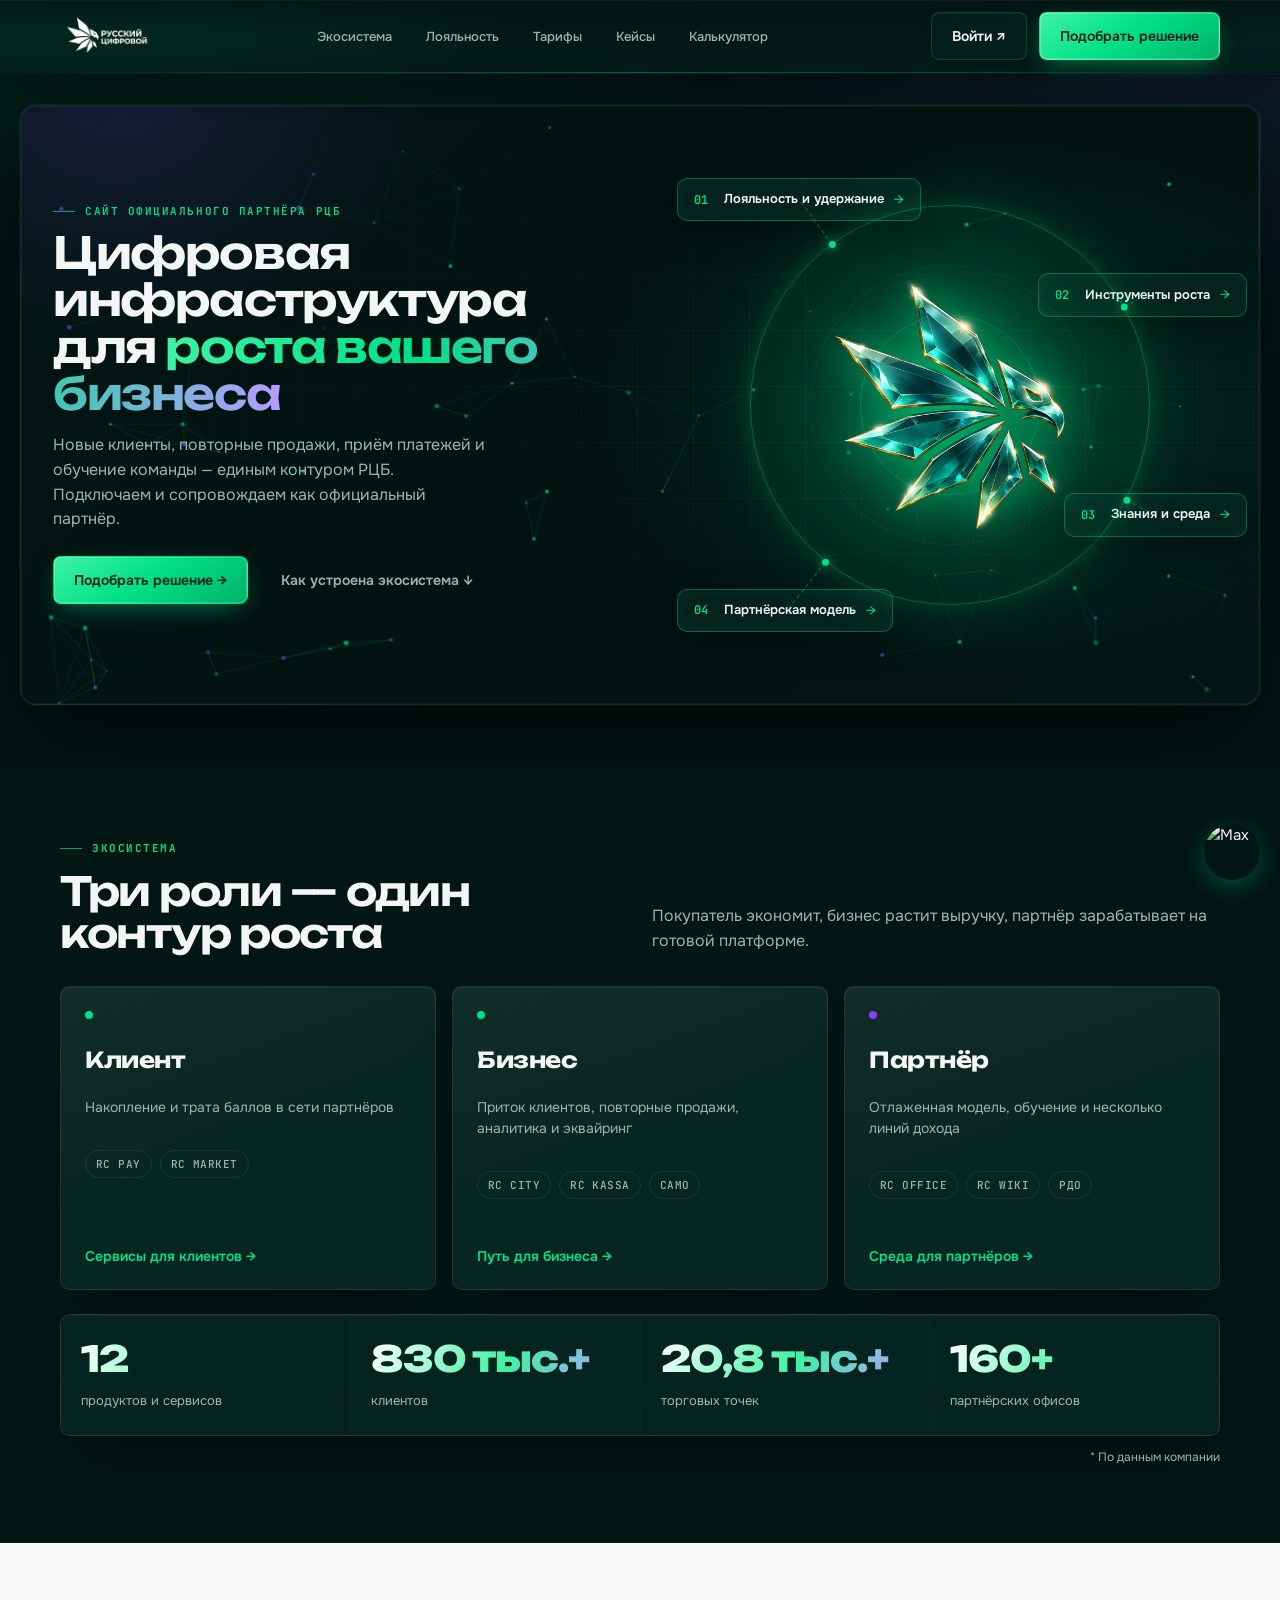
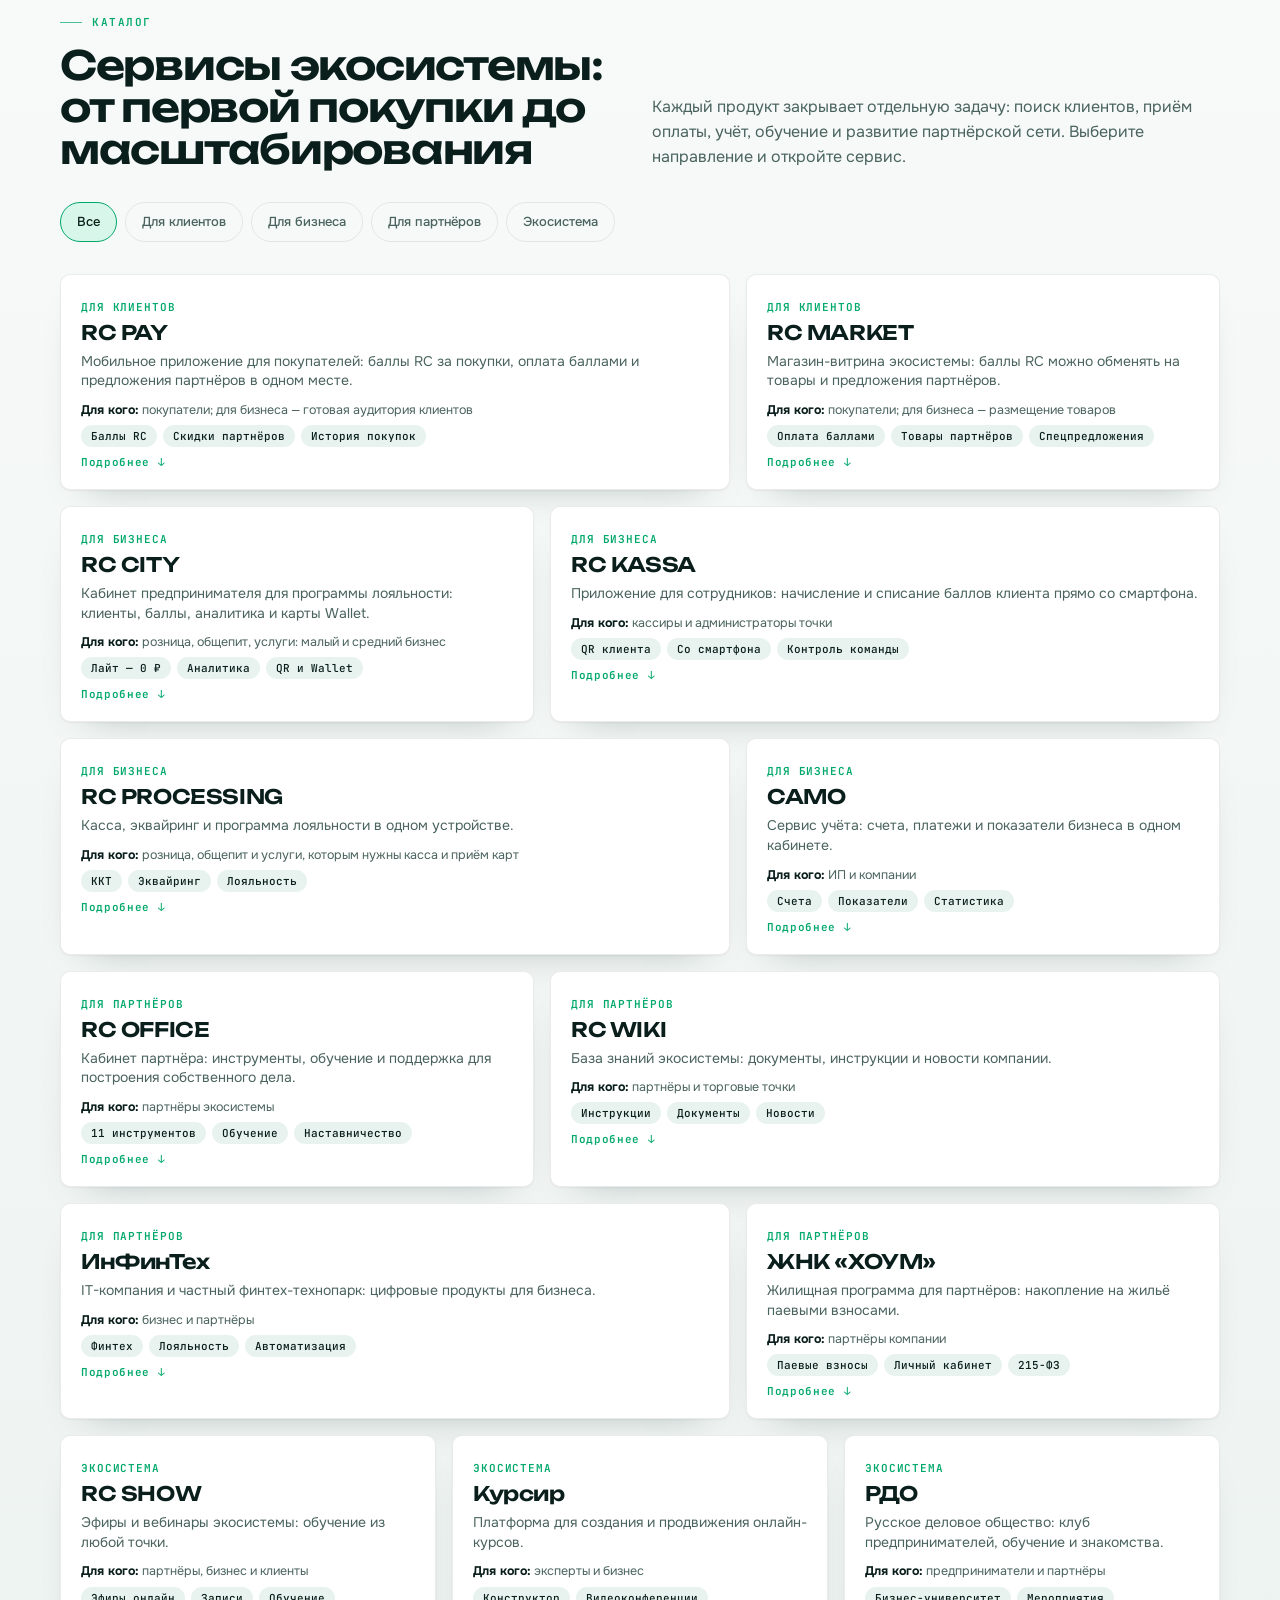
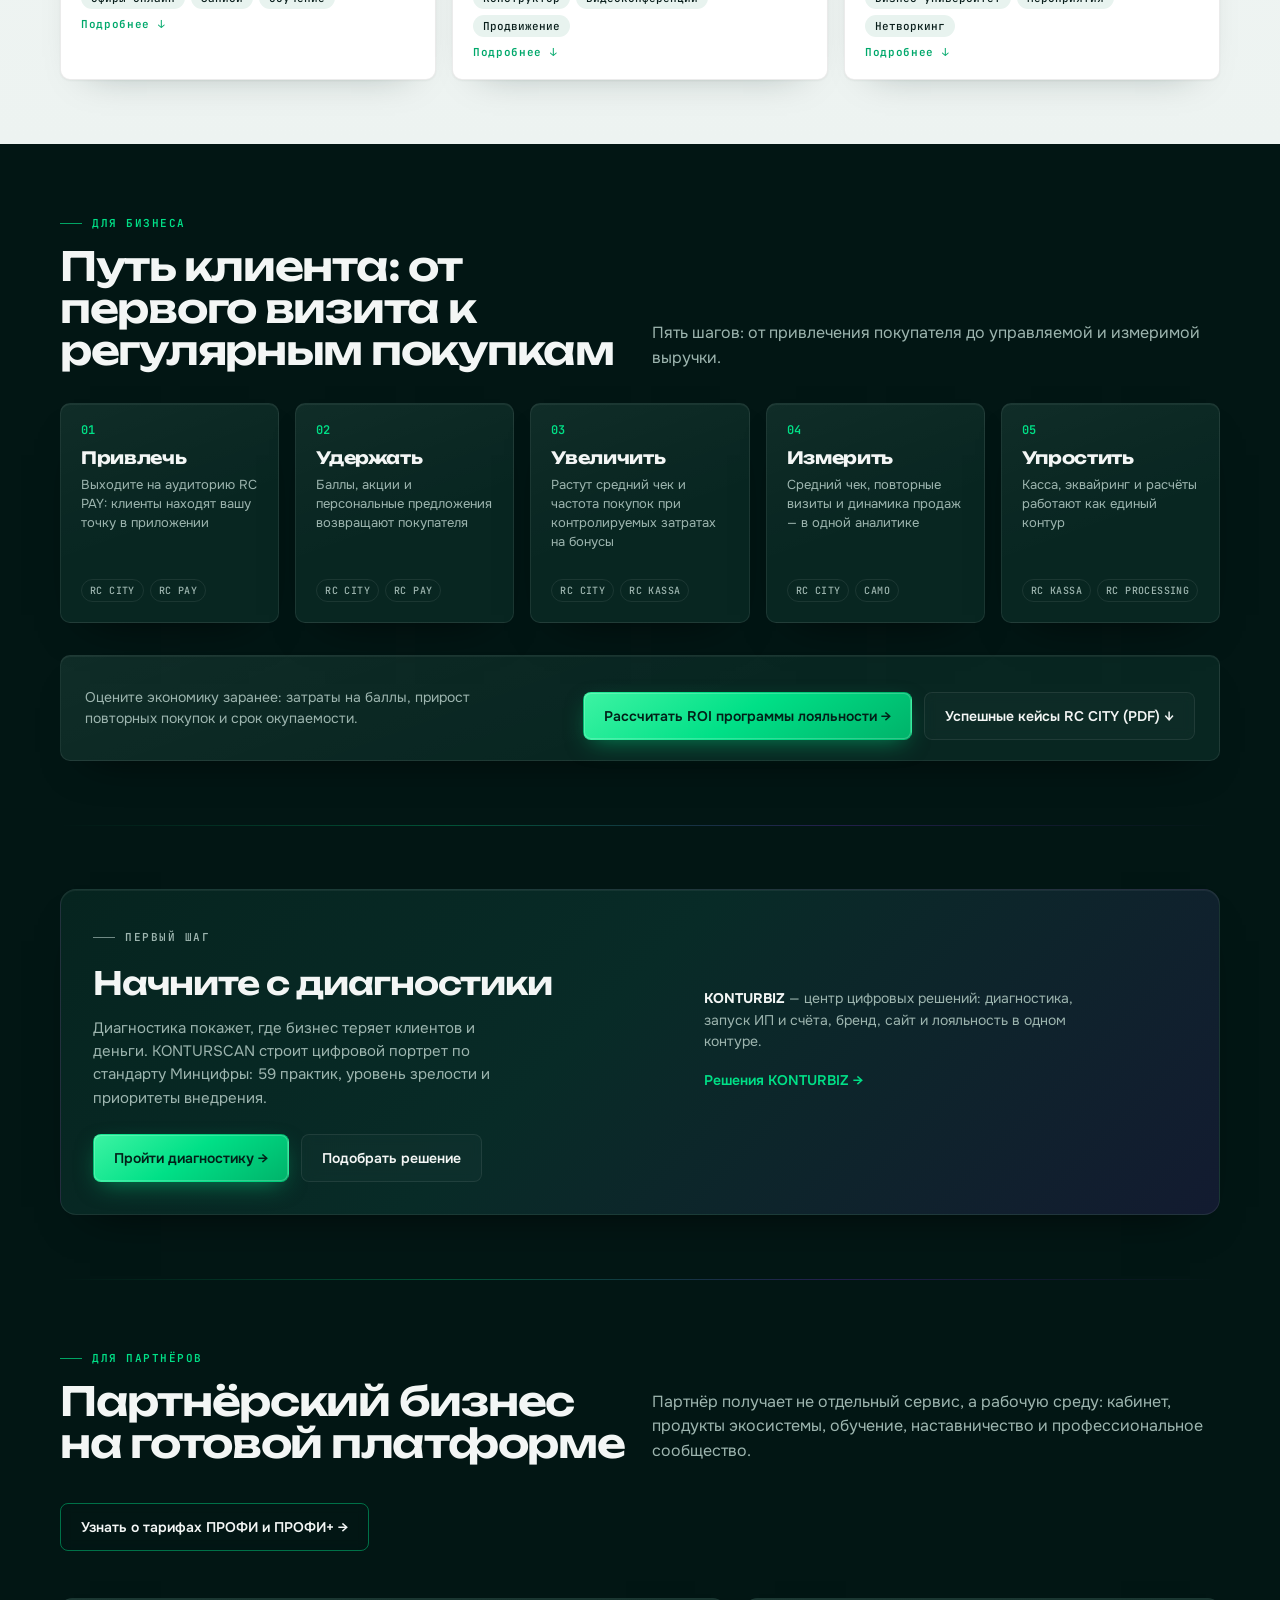
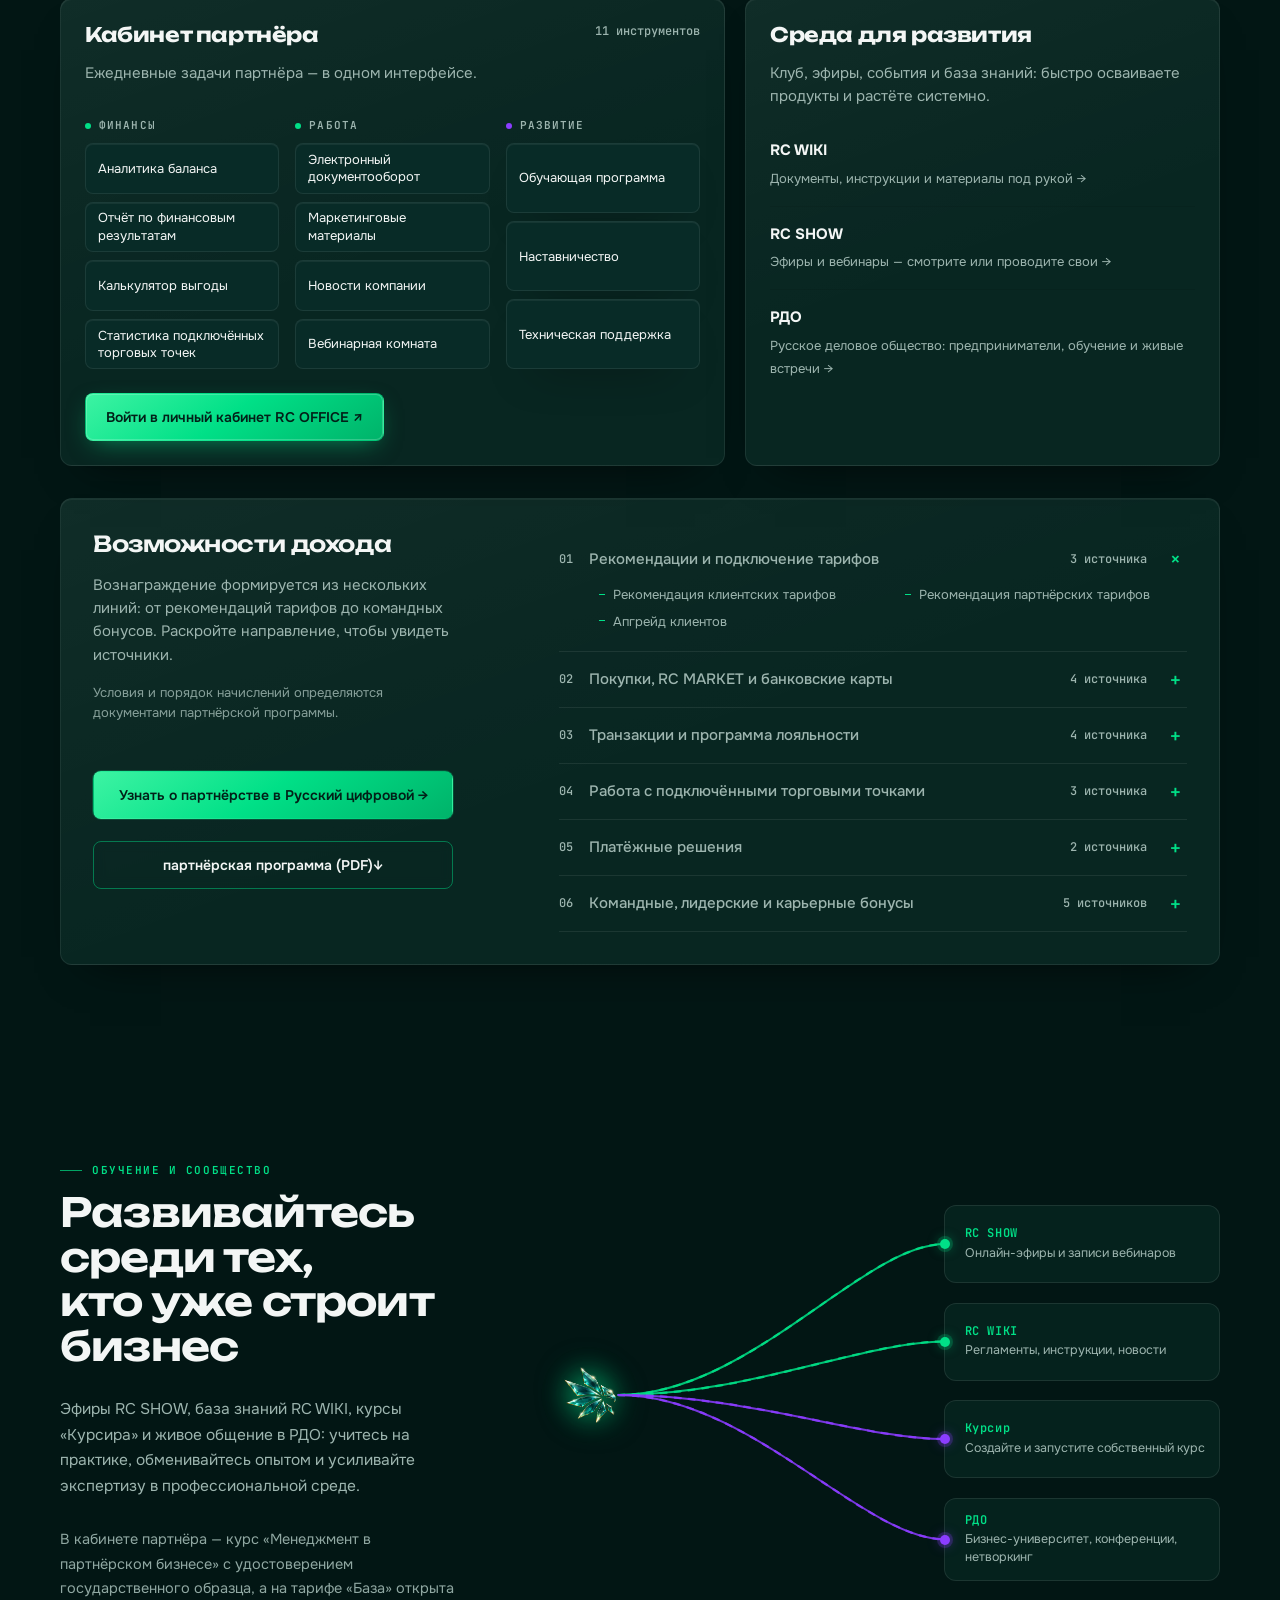
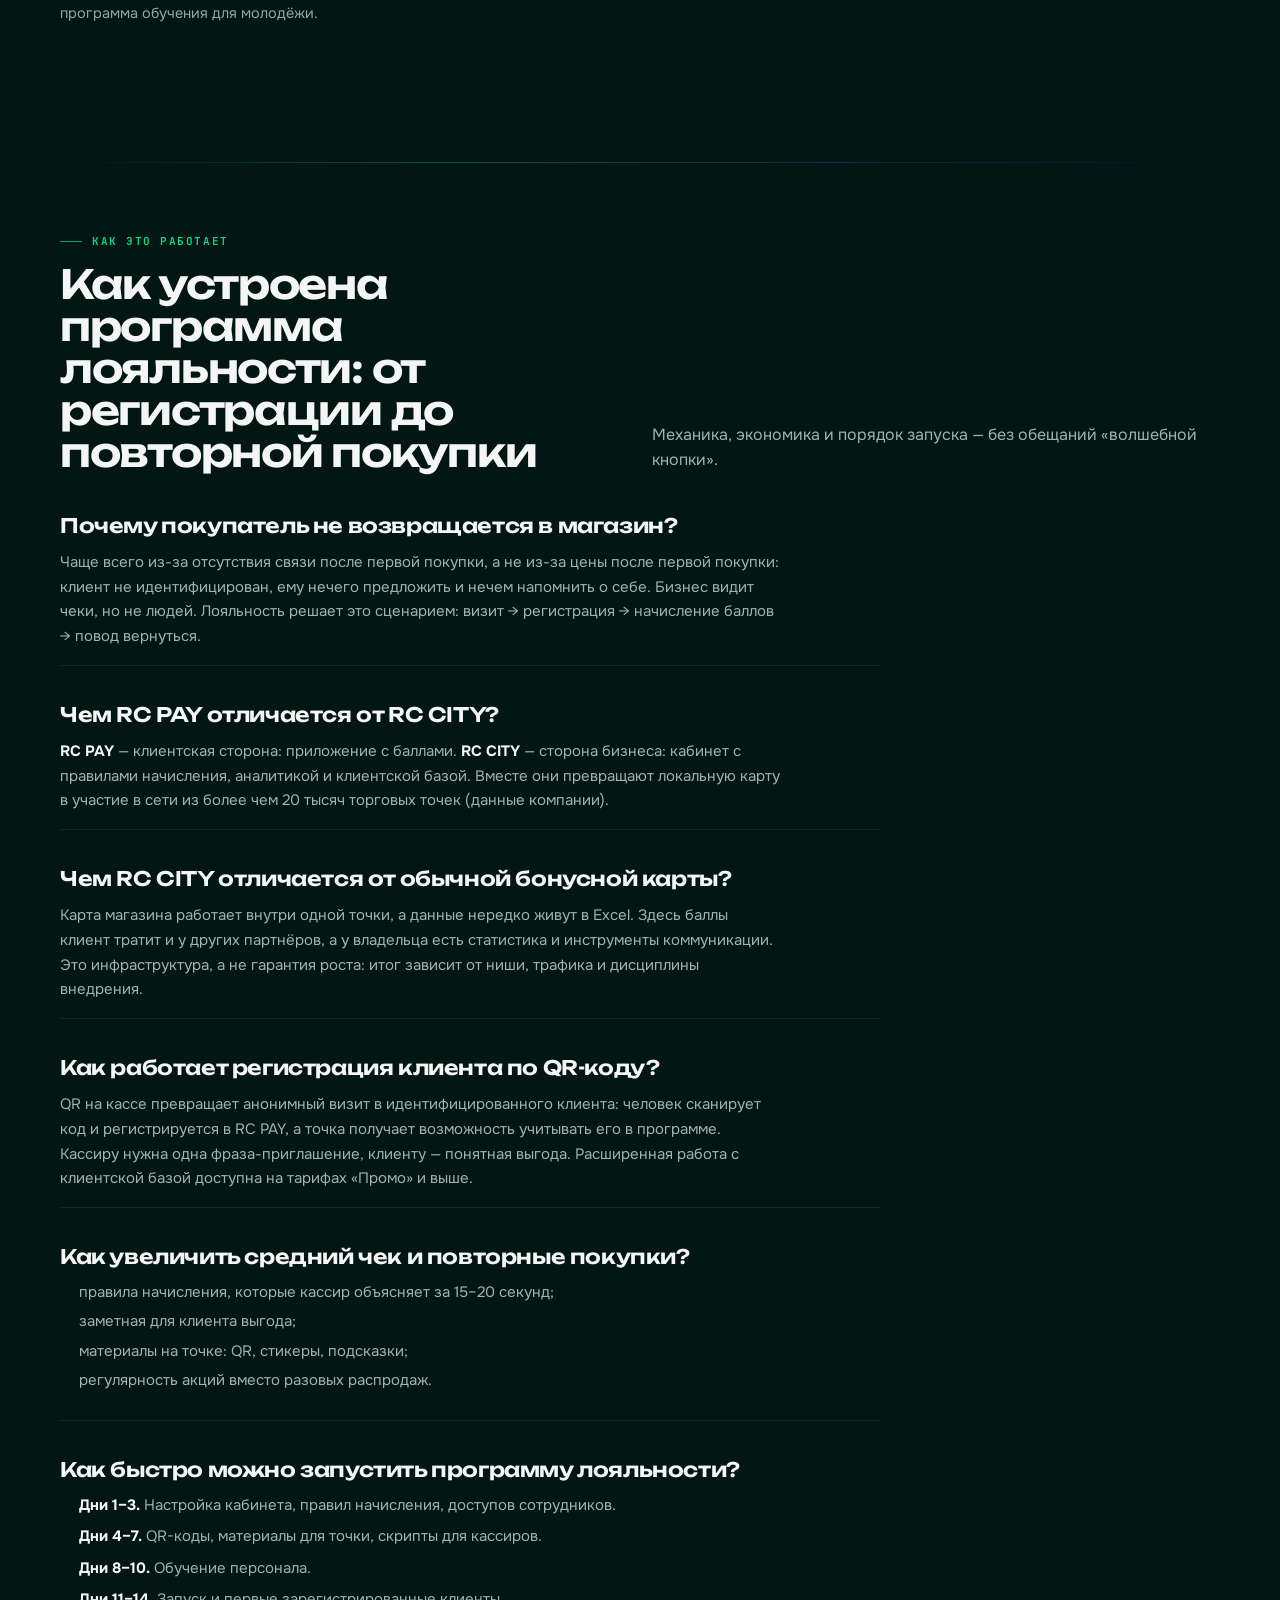
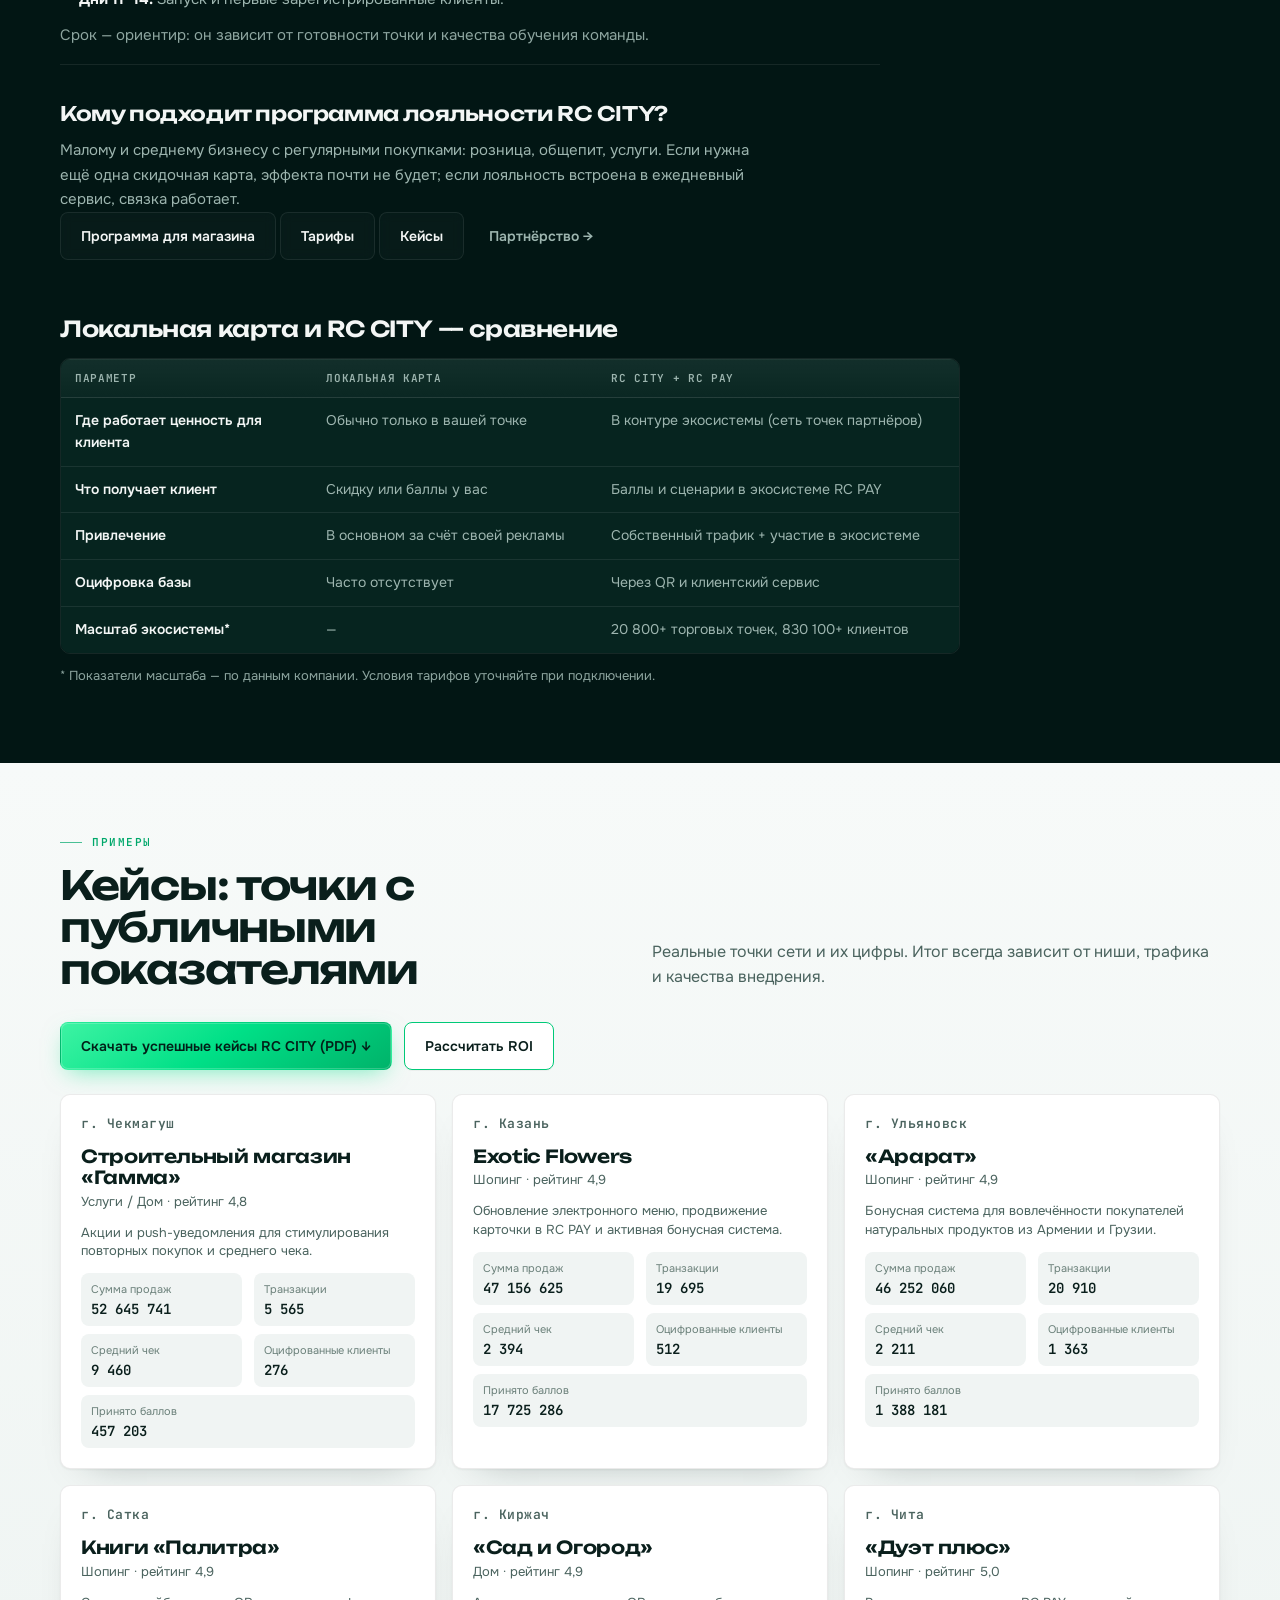
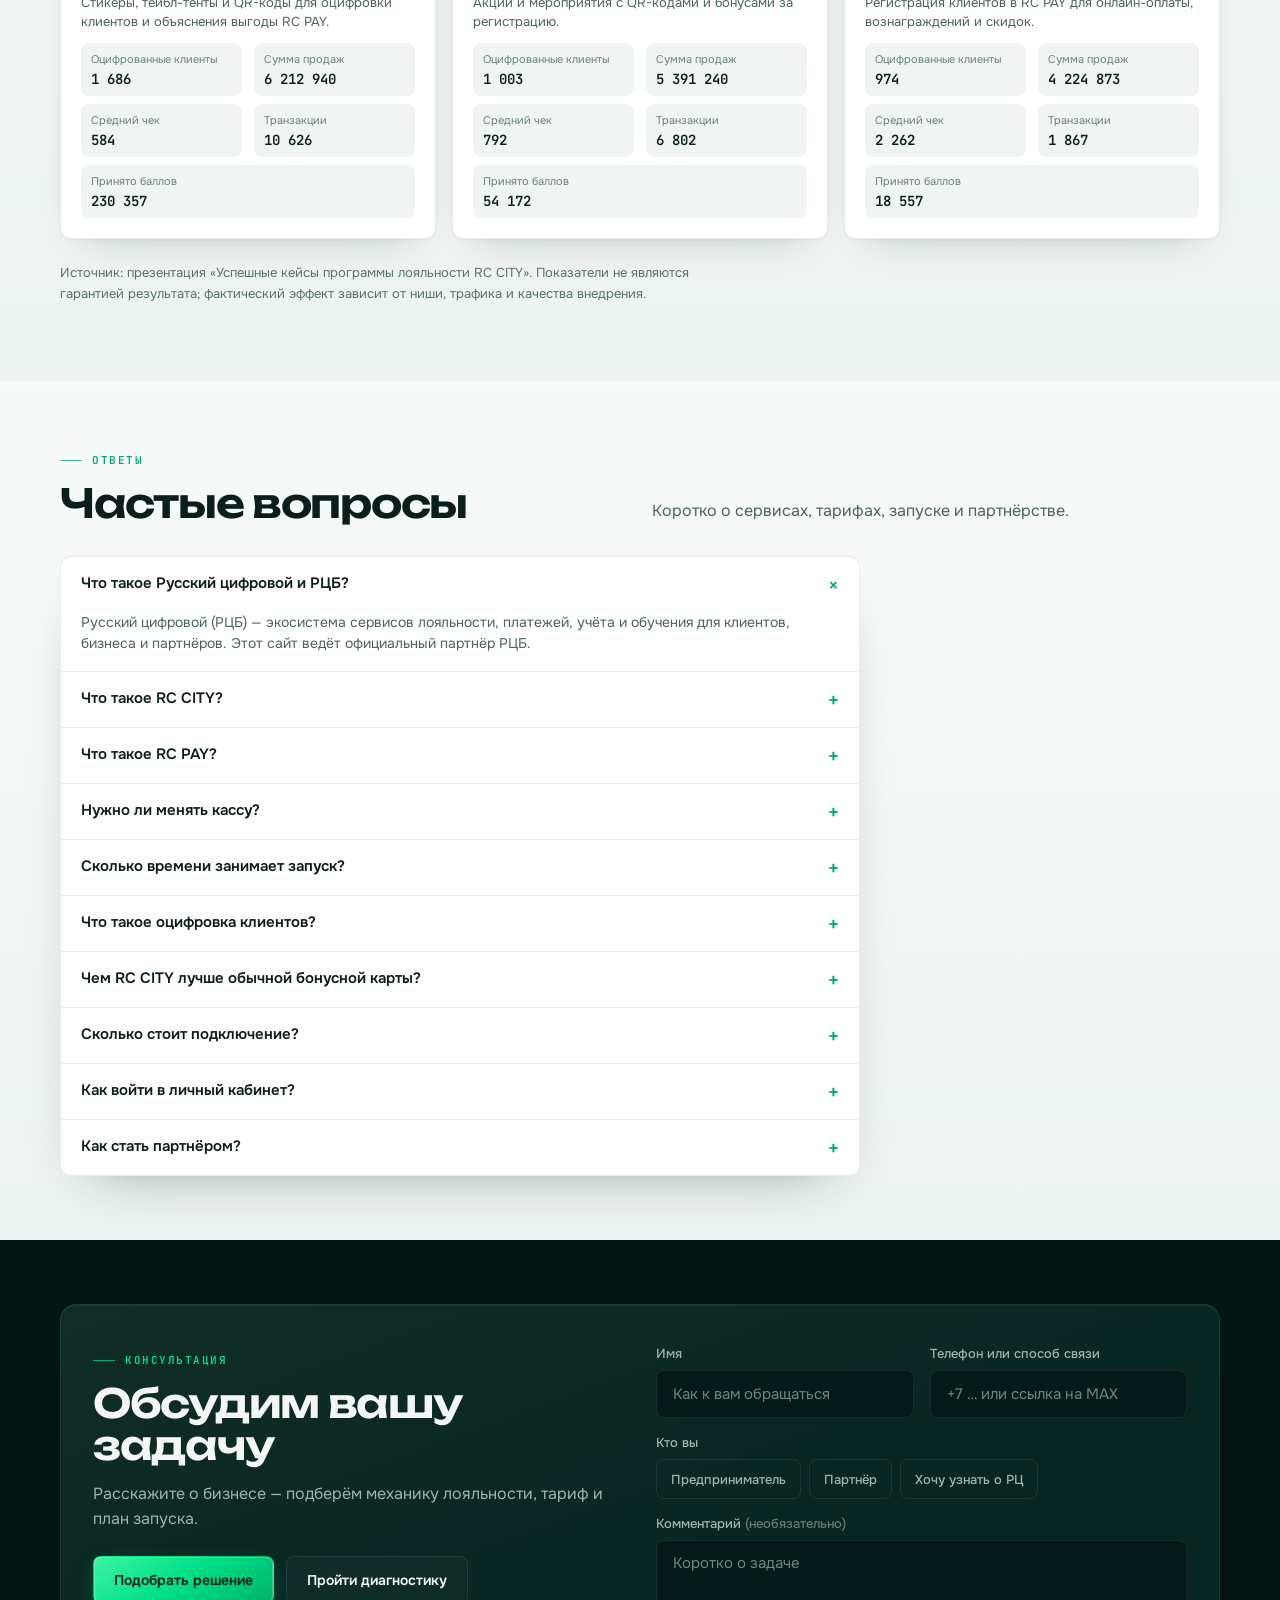
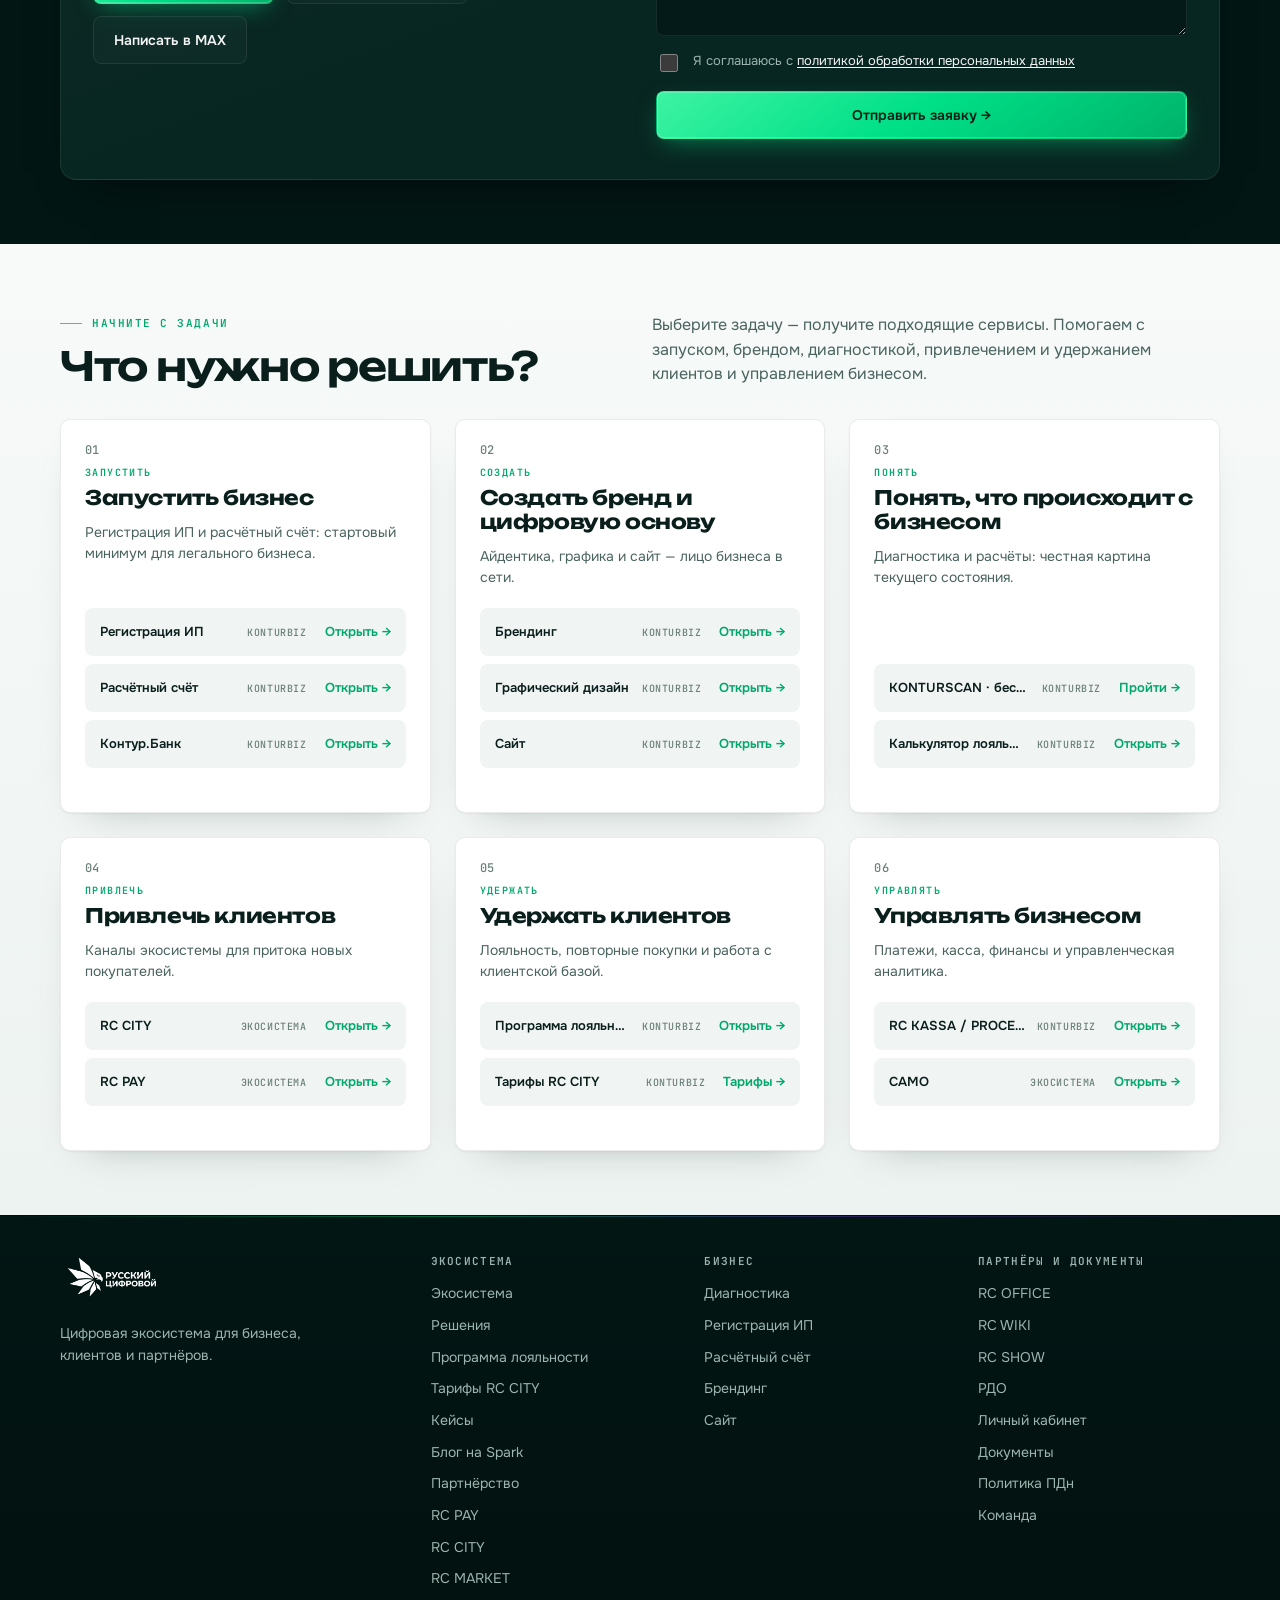
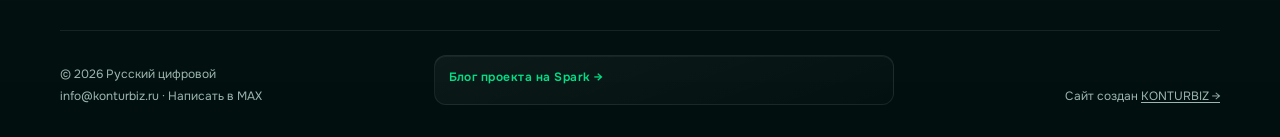
==== index.html @ bd50e68f "Add files via upload" ====
<!DOCTYPE html>
<html lang="ru">
<head>
  <meta charset="UTF-8">
  <meta name="viewport" content="width=device-width, initial-scale=1, viewport-fit=cover">
  <title>Русский цифровой — партнёрский центр РЦБ: программа лояльности RC CITY для бизнеса</title>
  <meta name="description" content="Сайт официального партнёра РЦБ: подключение программы лояльности RC CITY и приложения RC PAY, тарифы от 0 ₽, кейсы, партнёрская программа и обучение.">
  <meta name="robots" content="index, follow, max-image-preview:large, max-snippet:-1">
  <link rel="canonical" href="https://русскийцифровой.рф/">

  <meta property="og:type" content="website">
  <meta property="og:locale" content="ru_RU">
  <meta property="og:site_name" content="Русский цифровой">
  <meta property="og:title" content="Русский цифровой — партнёрский центр РЦБ: программа лояльности RC CITY для бизнеса">
  <meta property="og:description" content="Сайт официального партнёра РЦБ: подключение программы лояльности RC CITY и приложения RC PAY, тарифы от 0 ₽, кейсы, партнёрская программа и обучение.">
  <meta property="og:url" content="https://русскийцифровой.рф/">
  <meta property="og:image" content="https://русскийцифровой.рф/assets/og/og-preview-1200x630.png">
  <meta property="og:image:width" content="1200">
  <meta property="og:image:height" content="630">
  <meta name="twitter:card" content="summary_large_image">
  <meta name="twitter:title" content="Русский цифровой — партнёрский центр РЦБ: программа лояльности RC CITY для бизнеса">
  <meta name="twitter:description" content="Сайт официального партнёра РЦБ: подключение программы лояльности RC CITY и приложения RC PAY, тарифы от 0 ₽, кейсы, партнёрская программа и обучение.">
  <meta name="twitter:image" content="https://русскийцифровой.рф/assets/og/og-preview-1200x630.png">

  <!-- Yandex verification placeholder: заменить CONTENT на код из Вебмастера
  <meta name="yandex-verification" content="REPLACE_ME">
  -->

  <link rel="sitemap" type="application/xml" href="/sitemap.xml">
  <link rel="icon" href="assets/favicon/favicon.ico" sizes="any">
  <link rel="icon" type="image/png" sizes="32x32" href="assets/favicon/favicon-32.png">
  <link rel="icon" type="image/png" sizes="16x16" href="assets/favicon/favicon-16.png">
  <link rel="apple-touch-icon" href="assets/favicon/apple-touch-icon.png">
  <link rel="author" href="/humans.txt">
  <link rel="preconnect" href="https://fonts.googleapis.com">
  <link rel="preconnect" href="https://fonts.gstatic.com" crossorigin>
  <link href="https://fonts.googleapis.com/css2?family=Unbounded:wght@500;600;700&family=Onest:wght@400;500;600&family=JetBrains+Mono:wght@400;500;600&display=swap" rel="stylesheet">
  <link rel="stylesheet" href="css/tokens.css?v=20261008">
  <link rel="stylesheet" href="css/base.css?v=20261008">
  <link rel="stylesheet" href="css/components.css?v=20261008">
  <link rel="stylesheet" href="css/layout.css?v=20261008">
  <link rel="stylesheet" href="css/hero.css?v=20261008">
  <link rel="stylesheet" href="css/sections.css?v=20261008">
  <link rel="stylesheet" href="css/responsive.css?v=20261008">
  <link rel="stylesheet" href="css/premium.css?v=20261008">

  <script type="application/ld+json">
{
  "@context": "https://schema.org",
  "@type": "Organization",
  "@id": "https://русскийцифровой.рф/#organization",
  "name": "Русский цифровой",
  "alternateName": [
    "РЦБ",
    "Русский цифровой бизнес"
  ],
  "url": "https://русскийцифровой.рф/",
  "logo": "https://русскийцифровой.рф/assets/logo/logo.svg",
  "description": "Сайт официального партнёра РЦБ: подключение и сопровождение программы лояльности RC CITY, приложения RC PAY, консультации и партнёрская программа.",
  "email": "info@konturbiz.ru",
  "sameAs": [
    "https://max.ru/u/f9LHodD0cOK9j1Kr6UZIS_UpBEObbNj3xYCXdviZWiObDQvOsHffp3Gc1kM"
  ]
}
  </script>
  <script type="application/ld+json">
{
  "@context": "https://schema.org",
  "@type": "WebSite",
  "@id": "https://русскийцифровой.рф/#website",
  "name": "Русский цифровой",
  "url": "https://русскийцифровой.рф/",
  "description": "Цифровая экосистема для бизнеса, клиентов и партнёров",
  "inLanguage": "ru-RU",
  "publisher": {
    "@id": "https://русскийцифровой.рф/#organization"
  }
}
  </script>
  <script type="application/ld+json">
{
  "@context": "https://schema.org",
  "@type": "WebPage",
  "@id": "https://русскийцифровой.рф/#webpage",
  "speakable": {"@type": "SpeakableSpecification", "cssSelector": [".hero-copy .lead", ".guide-block p:first-of-type", ".faq-item p"]},
  "url": "https://русскийцифровой.рф/",
  "name": "Русский цифровой — партнёрский центр РЦБ: программа лояльности RC CITY для бизнеса",
  "isPartOf": {
    "@id": "https://русскийцифровой.рф/#website"
  },
  "about": {
    "@id": "https://русскийцифровой.рф/#organization"
  },
  "description": "Сайт официального партнёра РЦБ: подключение программы лояльности RC CITY и приложения RC PAY, тарифы от 0 ₽, кейсы, партнёрская программа и обучение.",
  "inLanguage": "ru-RU"
}
  </script>
  <script type="application/ld+json">{"@context": "https://schema.org", "@type": "FAQPage", "@id": "https://русскийцифровой.рф/#faq", "mainEntity": [{"@type": "Question", "name": "Что такое Русский цифровой и РЦБ?", "acceptedAnswer": {"@type": "Answer", "text": "Русский цифровой (РЦБ) — экосистема сервисов лояльности, платежей, учёта и обучения для клиентов, бизнеса и партнёров. Этот сайт ведёт официальный партнёр РЦБ."}}, {"@type": "Question", "name": "Что такое RC CITY?", "acceptedAnswer": {"@type": "Answer", "text": "Кабинет предпринимателя для программы лояльности: подключает точку к клиентам RC PAY, начисляет и списывает баллы, показывает продажи и клиентов."}}, {"@type": "Question", "name": "Что такое RC PAY?", "acceptedAnswer": {"@type": "Answer", "text": "Приложение для покупателей: баллы RC за покупки и их трата у партнёров экосистемы, история операций."}}, {"@type": "Question", "name": "Нужно ли менять кассу?", "acceptedAnswer": {"@type": "Answer", "text": "Не всегда. Баллы можно начислять и списывать в приложении RC KASSA на смартфоне. Нужна ли замена кассы, зависит от схемы подключения."}}, {"@type": "Question", "name": "Сколько времени занимает запуск?", "acceptedAnswer": {"@type": "Answer", "text": "Ориентир — 7–14 дней: настройка кабинета, материалы, обучение сотрудников, запуск."}}, {"@type": "Question", "name": "Что такое оцифровка клиентов?", "acceptedAnswer": {"@type": "Answer", "text": "Превращение анонимного покупателя в зарегистрированного клиента, например по QR-коду. Список клиентов и оцифровка доступны с тарифа «Промо»."}}, {"@type": "Question", "name": "Чем RC CITY лучше обычной бонусной карты?", "acceptedAnswer": {"@type": "Answer", "text": "Карта магазина работает в одной точке. RC CITY встроена в сеть RC PAY: клиент может тратить баллы и у других партнёров, а бизнес получает статистику и инструменты коммуникации."}}, {"@type": "Question", "name": "Сколько стоит подключение?", "acceptedAnswer": {"@type": "Answer", "text": "«Лайт» — 0 ₽, «Промо» — 18 000 ₽ в год, «Про+» — 39 000 ₽ в год. Состав и лимиты — на странице тарифов."}}, {"@type": "Question", "name": "Как войти в личный кабинет?", "acceptedAnswer": {"@type": "Answer", "text": "Кабинет партнёра — RC OFFICE. Откройте страницу «Личный кабинет» или panel.rc.company."}}, {"@type": "Question", "name": "Как стать партнёром?", "acceptedAnswer": {"@type": "Answer", "text": "Партнёрская модель имеет два уровня — «Профи» и «Профи+». Условия и порядок вознаграждения описаны на странице партнёрства и в договоре; доход не гарантируется."}}]}</script>
<script type="application/ld+json">{"@context": "https://schema.org", "@type": "Service", "name": "Подключение и внедрение программы лояльности RC CITY", "serviceType": "внедрение программ лояльности", "provider": {"@type": "Organization", "name": "KONTURBIZ", "url": "https://konturbiz.ru/"}, "areaServed": [{"@type": "AdministrativeArea", "name": "Россия"}, {"@type": "AdministrativeArea", "name": "Сибирь"}, {"@type": "AdministrativeArea", "name": "Дальний Восток"}], "offers": [{"@type": "Offer", "name": "Лайт", "price": "0", "priceCurrency": "RUB", "availability": "https://schema.org/InStock"}, {"@type": "Offer", "name": "Промо", "price": "18000", "priceCurrency": "RUB", "availability": "https://schema.org/InStock"}, {"@type": "Offer", "name": "Про+", "price": "39000", "priceCurrency": "RUB", "availability": "https://schema.org/InStock"}]}</script>
<link rel="stylesheet" href="css/widget.css?v=20261009">
</head>
<body>

  <!-- ========== HEADER ========== -->
  <header class="header" role="banner">
    <div class="container header-inner">
                              <a href="index.html" class="logo" aria-label="Русский цифровой — на главную">
        <img
          class="logo-wordmark"
          src="assets/logo/logo.svg"
          width="140"
          height="60"
          alt="Русский цифровой"
          decoding="async"
        >
      </a>

      <nav class="nav" aria-label="Основная навигация"><a href="#ecosystem">Экосистема</a><a href="programma-loyalnosti-dlya-magazina/index.html">Лояльность</a><a href="tarify-rc-city/index.html">Тарифы</a><a href="keysy/index.html">Кейсы</a><a href="loyalty-calculator/index.html">Калькулятор</a></nav>

      <div class="header-actions">
        <!--noindex--><a href="https://panel.rc.company/registration?promocode=LYHHKKRK" class="btn btn-outline" target="_blank" rel="nofollow noopener noreferrer">Войти ↗</a><!--/noindex-->
        <a href="#solutions" class="btn btn-primary">Подобрать решение</a>
        <button class="menu-btn" type="button" aria-label="Открыть меню" aria-expanded="false" aria-controls="mobile-nav" id="menu-toggle">
          <svg width="22" height="22" viewBox="0 0 24 24" fill="none" stroke="currentColor" stroke-width="2" aria-hidden="true">
            <path d="M4 7h16M4 12h16M4 17h16"/>
          </svg>
        </button>
      </div>
    </div>

    <div class="mobile-nav" id="mobile-nav" hidden><a href="#ecosystem">Экосистема</a><a href="programma-loyalnosti-dlya-magazina/index.html">Лояльность</a><a href="tarify-rc-city/index.html">Тарифы</a><a href="keysy/index.html">Кейсы</a><a href="loyalty-calculator/index.html">Калькулятор</a><a href="o-partnere/index.html">Команда</a><!--noindex--><a href="https://panel.rc.company/registration?promocode=LYHHKKRK" target="_blank" rel="nofollow noopener noreferrer">Войти ↗</a><!--/noindex--><a href="#solutions" class="btn btn-primary">Подобрать решение</a></div>
  </header>

  <main>
<!-- ========== HERO ========== -->
    <section class="hero" aria-labelledby="hero-title">
      <div class="hero-stage">
        <canvas id="hero-canvas" class="hero-canvas" aria-hidden="true"></canvas>
        <svg class="rays-svg" id="hero-rays" aria-hidden="true"></svg>

        <!-- Left: copy -->
        <div class="hero-copy">
          <p class="eyebrow">Сайт официального партнёра РЦБ</p>
          <h1 id="hero-title">Цифровая инфраструктура для <span class="accent">роста вашего бизнеса</span></h1>
          <p class="lead">Новые клиенты, повторные продажи, приём платежей и обучение команды — единым контуром РЦБ. Подключаем и сопровождаем как официальный партнёр.</p>

          <div class="hero-actions">
            <a href="#solutions" class="btn btn-primary">Подобрать решение →</a>
            <a href="#ecosystem" class="btn btn-ghost">Как устроена экосистема ↓</a>
          </div>
        </div>

        <!-- Right: radial system -->
        <div class="hero-radial">
          <div class="system-center">
            <div class="circle circle-1"></div>
            <div class="circle circle-2"></div>
            <div class="circle circle-3"></div>
            <div class="logo-orb" tabindex="0" aria-label="Русский цифровой">
              <div class="logo-orb-glow"></div>
              <img
                class="logo-orb-eagle"
                src="assets/logo/hero-eagle.svg"
                width="230"
                height="250"
                alt=""
                decoding="async"
              >
            </div>
          </div>

          <a href="#solutions" class="nav-card nav-card-1">
            <span class="num">01</span>
            <span class="title">Лояльность и удержание</span>
            <span class="arrow" aria-hidden="true">→</span>
          </a>
          <a href="#solutions" class="nav-card nav-card-2">
            <span class="num">02</span>
            <span class="title">Инструменты роста</span>
            <span class="arrow" aria-hidden="true">→</span>
          </a>
          <a href="#ecosystem" class="nav-card nav-card-3">
            <span class="num">03</span>
            <span class="title">Знания и среда</span>
            <span class="arrow" aria-hidden="true">→</span>
          </a>
          <a href="#partners" class="nav-card nav-card-4">
            <span class="num">04</span>
            <span class="title">Партнёрская модель</span>
            <span class="arrow" aria-hidden="true">→</span>
          </a>
        </div>
      </div>
    </section>

    
<!-- ========== ЭКОСИСТЕМА ========== -->
    <section class="section" id="ecosystem" aria-labelledby="eco-title">
      <div class="container">
        <div class="section-head">
          <div>
            <p class="eyebrow">Экосистема</p>
            <h2 id="eco-title">Три роли — один контур роста</h2>
          </div>
          <p class="lead">Покупатель экономит, бизнес растит выручку, партнёр зарабатывает на готовой платформе.</p>
        </div>

        <div class="eco-grid">
          <div class="eco-col">
            <div class="dot" aria-hidden="true"></div>
            <h3>Клиент</h3>
            <p>Накопление и трата баллов в сети партнёров</p>
            <div class="eco-tags">
              <span class="eco-tag">RC PAY</span>
              <span class="eco-tag">RC MARKET</span>
            </div>
            <a href="https://konturbiz.ru/pages/partners/rc-pay/" class="eco-link" target="_blank" rel="noopener noreferrer">Сервисы для клиентов →</a>
          </div>
          <div class="eco-col">
            <div class="dot" aria-hidden="true"></div>
            <h3>Бизнес</h3>
            <p>Приток клиентов, повторные продажи, аналитика и эквайринг</p>
            <div class="eco-tags">
              <span class="eco-tag">RC CITY</span>
              <span class="eco-tag">RC KASSA</span>
              <span class="eco-tag">САМО</span>
            </div>
            <a href="#solutions" class="eco-link">Путь для бизнеса →</a>
          </div>
          <div class="eco-col">
            <div class="dot" aria-hidden="true"></div>
            <h3>Партнёр</h3>
            <p>Отлаженная модель, обучение и несколько линий дохода</p>
            <div class="eco-tags">
              <span class="eco-tag">RC OFFICE</span>
              <span class="eco-tag">RC WIKI</span>
              <span class="eco-tag">РДО</span>
            </div>
            <a href="#partners" class="eco-link">Среда для партнёров →</a>
          </div>
        </div>

        <div class="stats" role="group" aria-label="Масштаб экосистемы">
          <div class="stat"><b>12</b><span>продуктов и сервисов</span></div>
          <div class="stat"><b>830 тыс.+</b><span>клиентов</span></div>
          <div class="stat"><b>20,8 тыс.+</b><span>торговых точек</span></div>
          <div class="stat"><b>160+</b><span>партнёрских офисов</span></div>
        </div>
        <p class="stats-note">* По данным компании</p>
      </div>
    </section>

    
<!-- ========== ПРОДУКТЫ ========== -->
    <section class="section section-light" id="products" aria-labelledby="products-title">
      <div class="container">
        <div class="section-head">
          <div>
            <p class="eyebrow">Каталог</p>
            <h2 id="products-title">Сервисы экосистемы: от первой покупки до масштабирования</h2>
          </div>
          <p class="lead">Каждый продукт закрывает отдельную задачу: поиск клиентов, приём оплаты, учёт, обучение и развитие партнёрской сети. Выберите направление и откройте сервис.</p>
        </div>

        <div class="filters" role="group" aria-label="Фильтр продуктов">
          <button type="button" class="fbtn is-on" data-filter="all">Все</button>
          <button type="button" class="fbtn" data-filter="client">Для клиентов</button>
          <button type="button" class="fbtn" data-filter="business">Для бизнеса</button>
          <button type="button" class="fbtn" data-filter="partner">Для партнёров</button>
          <button type="button" class="fbtn" data-filter="eco">Экосистема</button>
        </div>

        <div class="pgrid" role="list">
          <article class="pcard" data-cat="client" role="listitem" itemscope itemtype="https://schema.org/SoftwareApplication"><meta itemprop="applicationCategory" content="BusinessApplication"><div class="pcard-head"><span class="pcat">Для клиентов</span><h3 itemprop="name">RC PAY</h3><p class="pcard-teaser" itemprop="description">Мобильное приложение для покупателей: баллы RC за покупки, оплата баллами и предложения партнёров в одном месте.</p><p class="pmeta"><b>Для кого:</b> покупатели; для бизнеса — готовая аудитория клиентов</p><ul class="pchips"><li>Баллы RC</li><li>Скидки партнёров</li><li>История покупок</li></ul><span class="phint">Подробнее ↓</span></div><div class="pcard-expand" role="region" aria-label="Подробнее о RC PAY"><div class="pcard-inner"><p class="pcard-answer">RC PAY — клиентское приложение экосистемы. Покупатель получает баллы за покупки в онлайн-магазинах и заведениях города, видит баланс и историю операций и тратит накопленное у партнёров: в точках с оплатой баллами, на сертификаты и сервисы по условиям предложений. Для бизнеса приложение — витрина и источник новых клиентов.</p><ul class="pfeats"><li>Баллы RC за покупки у партнёров</li><li>Оплата баллами в заведениях (долю определяет точка)</li><li>Чекскан: баллы за участвующие товары</li><li>Промокоды и сертификаты в приложении</li><li>Вознаграждение за рекомендации</li><li>История операций и push-уведомления</li></ul><p class="pgain"><strong>Что даёт:</strong> клиенты находят вашу точку в приложении и возвращаются, чтобы потратить баллы</p><a href="https://konturbiz.ru/pages/partners/rc-pay/" class="plink" target="_blank" rel="noopener noreferrer" itemprop="url">Открыть RC PAY ↗</a></div></div></article>

          <article class="pcard" data-cat="client" role="listitem" itemscope itemtype="https://schema.org/SoftwareApplication"><div class="pcard-head"><span class="pcat">Для клиентов</span><h3 itemprop="name">RC MARKET</h3><p class="pcard-teaser" itemprop="description">Магазин-витрина экосистемы: баллы RC можно обменять на товары и предложения партнёров.</p><p class="pmeta"><b>Для кого:</b> покупатели; для бизнеса — размещение товаров</p><ul class="pchips"><li>Оплата баллами</li><li>Товары партнёров</li><li>Спецпредложения</li></ul><span class="phint">Подробнее ↓</span></div><div class="pcard-expand" role="region" aria-label="Подробнее о RC MARKET"><div class="pcard-inner"><p class="pcard-answer">RC MARKET — каталог предложений партнёров, где накопленные баллы превращаются в покупки. Клиент выбирает товар и оплачивает его баллами RC, а бизнес получает дополнительный канал продаж и размещает свои товары перед аудиторией экосистемы.</p><ul class="pfeats"><li>Каталог товаров партнёров</li><li>Оплата баллами RC</li><li>Спецпредложения для участников</li><li>Размещение товаров для бизнеса</li><li>Доход партнёра от работы RC MARKET по условиям программы</li></ul><p class="pgain"><strong>Что даёт:</strong> дополнительный канал продаж и повод для клиентов тратить баллы</p><!--noindex--><a href="https://rc.shopping/" class="plink" target="_blank" itemprop="url" rel="nofollow noopener noreferrer">Открыть RC MARKET ↗</a><!--/noindex--></div></div></article>

          <article class="pcard" data-cat="business" role="listitem" itemscope itemtype="https://schema.org/SoftwareApplication"><div class="pcard-head"><span class="pcat">Для бизнеса</span><h3 itemprop="name">RC CITY</h3><p class="pcard-teaser" itemprop="description">Кабинет предпринимателя для программы лояльности: клиенты, баллы, аналитика и карты Wallet.</p><p class="pmeta"><b>Для кого:</b> розница, общепит, услуги: малый и средний бизнес</p><ul class="pchips"><li>Лайт — 0 ₽</li><li>Аналитика</li><li>QR и Wallet</li></ul><span class="phint">Подробнее ↓</span></div><div class="pcard-expand" role="region" aria-label="Подробнее о RC CITY"><div class="pcard-inner"><p class="pcard-answer">RC CITY подключает торговую точку к клиентам RC PAY. Через кабинет вы настраиваете начисление и списание баллов, смотрите продажи и клиентов по точкам, размещаете заведение в приложении и принимаете онлайн-заказы. Старт бесплатный на тарифе «Лайт», расширенные функции открываются на «Промо» и «Про+».</p><ul class="pfeats"><li>Начисление и списание баллов в RC KASSA</li><li>Базовая и расширенная аналитика</li><li>Размещение заведения в RC PAY</li><li>Онлайн-заказы на товары и услуги</li><li>Оцифровка клиентов, push и Wallet-карты (с «Промо»)</li><li>Группы начисления и подарочные карты (с «Промо»)</li></ul><p class="pgain"><strong>Что даёт:</strong> программа лояльности без IT-проекта: запуск ориентировочно за 7–14 дней</p><a href="https://konturbiz.ru/pages/services/loyalty.html" class="plink" target="_blank" rel="noopener noreferrer" itemprop="url">Открыть RC CITY ↗</a></div></div></article>

          <article class="pcard" data-cat="business" role="listitem" itemscope itemtype="https://schema.org/SoftwareApplication"><div class="pcard-head"><span class="pcat">Для бизнеса</span><h3 itemprop="name">RC KASSA</h3><p class="pcard-teaser" itemprop="description">Приложение для сотрудников: начисление и списание баллов клиента прямо со смартфона.</p><p class="pmeta"><b>Для кого:</b> кассиры и администраторы точки</p><ul class="pchips"><li>QR клиента</li><li>Со смартфона</li><li>Контроль команды</li></ul><span class="phint">Подробнее ↓</span></div><div class="pcard-expand" role="region" aria-label="Подробнее о RC KASSA"><div class="pcard-inner"><p class="pcard-answer">RC KASSA — мобильная «касса лояльности». Сотрудник сканирует QR клиента из RC PAY и проводит начисление или списание баллов, а владелец видит, как работает команда. К приложению есть пошаговые инструкции, поэтому обучить персонал можно быстро.</p><ul class="pfeats"><li>Сканирование QR клиента</li><li>Начисление и списание баллов</li><li>Простое управление и понятный интерфейс</li><li>Контроль эффективности сотрудников</li><li>Инструкции по работе</li><li>Консультации специалистов</li></ul><p class="pgain"><strong>Что даёт:</strong> быстрый старт программы лояльности: в базовой схеме достаточно смартфона сотрудника</p><a href="https://konturbiz.ru/pages/services/loyalty.html" class="plink" target="_blank" rel="noopener noreferrer" itemprop="url">Подробнее о RC KASSA →</a></div></div></article>

          <article class="pcard" data-cat="business" role="listitem" itemscope itemtype="https://schema.org/SoftwareApplication"><div class="pcard-head"><span class="pcat">Для бизнеса</span><h3 itemprop="name">RC PROCESSING</h3><p class="pcard-teaser" itemprop="description">Касса, эквайринг и программа лояльности в одном устройстве.</p><p class="pmeta"><b>Для кого:</b> розница, общепит и услуги, которым нужны касса и приём карт</p><ul class="pchips"><li>ККТ</li><li>Эквайринг</li><li>Лояльность</li></ul><span class="phint">Подробнее ↓</span></div><div class="pcard-expand" role="region" aria-label="Подробнее о RC PROCESSING"><div class="pcard-inner"><p class="pcard-answer">RC PROCESSING — комплект для приёма платежей: контрольно-кассовый аппарат, встроенный эквайринг, бесплатное кассовое ПО и программа лояльности. Касса работает с системами товароучёта и маркировки, банк-эквайер вы выбираете сами, а обновления приходят на устройство автоматически.</p><ul class="pfeats"><li>Контрольно-кассовый аппарат</li><li>Встроенный эквайринг</li><li>Выбор банка-эквайера</li><li>Бесплатное кассовое ПО</li><li>Интеграция с товароучётом и маркировкой</li><li>Программа лояльности в одном устройстве</li></ul><p class="pgain"><strong>Что даёт:</strong> платежи, чеки и баллы в одном месте вместо нескольких устройств</p><a href="https://konturbiz.ru/pages/partners/payment-terminals/" class="plink" target="_blank" rel="noopener noreferrer" itemprop="url">Подробнее →</a></div></div></article>

          <article class="pcard" data-cat="business" role="listitem" itemscope itemtype="https://schema.org/SoftwareApplication"><div class="pcard-head"><span class="pcat">Для бизнеса</span><h3 itemprop="name">САМО</h3><p class="pcard-teaser" itemprop="description">Сервис учёта: счета, платежи и показатели бизнеса в одном кабинете.</p><p class="pmeta"><b>Для кого:</b> ИП и компании</p><ul class="pchips"><li>Счета</li><li>Показатели</li><li>Статистика</li></ul><span class="phint">Подробнее ↓</span></div><div class="pcard-expand" role="region" aria-label="Подробнее о САМО"><div class="pcard-inner"><p class="pcard-answer">САМО собирает финансовые данные бизнеса: счета, платежи и ключевые показатели. Владелец видит картину в одном окне и может гибко настраивать статистику, не собирая отчёты вручную.</p><ul class="pfeats"><li>Счета и платежи</li><li>Контроль показателей</li><li>Гибкая статистика</li><li>Подходит ИП и компаниям</li></ul><p class="pgain"><strong>Что даёт:</strong> порядок в финансах без ручных таблиц</p><a href="https://konturbiz.ru/pages/partners/samo/" class="plink" target="_blank" rel="noopener noreferrer" itemprop="url">Открыть САМО ↗</a></div></div></article>

          <article class="pcard" data-cat="partner" role="listitem" itemscope itemtype="https://schema.org/SoftwareApplication"><div class="pcard-head"><span class="pcat">Для партнёров</span><h3 itemprop="name">RC OFFICE</h3><p class="pcard-teaser" itemprop="description">Кабинет партнёра: инструменты, обучение и поддержка для построения собственного дела.</p><p class="pmeta"><b>Для кого:</b> партнёры экосистемы</p><ul class="pchips"><li>11 инструментов</li><li>Обучение</li><li>Наставничество</li></ul><span class="phint">Подробнее ↓</span></div><div class="pcard-expand" role="region" aria-label="Подробнее о RC OFFICE"><div class="pcard-inner"><p class="pcard-answer">RC OFFICE — рабочее пространство партнёра. В нём собраны финансовая аналитика, отчёты и калькулятор выгоды, статистика подключённых точек, электронный документооборот, маркетинговые материалы, вебинарная комната, обучающая программа, наставничество и техническая поддержка.</p><ul class="pfeats"><li>Аналитика баланса и отчёт по финансам</li><li>Калькулятор выгоды</li><li>Статистика подключённых торговых точек</li><li>Электронный документооборот</li><li>Маркетинговые материалы и новости</li><li>Обучение, наставничество, техподдержка</li></ul><p class="pgain"><strong>Что даёт:</strong> всё для ежедневной работы партнёра в одном окне</p><a href="lichnyy-kabinet/index.html" class="plink" itemprop="url">Войти в личный кабинет RC OFFICE →</a></div></div></article>

          <article class="pcard" data-cat="partner" role="listitem" itemscope itemtype="https://schema.org/SoftwareApplication"><div class="pcard-head"><span class="pcat">Для партнёров</span><h3 itemprop="name">RC WIKI</h3><p class="pcard-teaser" itemprop="description">База знаний экосистемы: документы, инструкции и новости компании.</p><p class="pmeta"><b>Для кого:</b> партнёры и торговые точки</p><ul class="pchips"><li>Инструкции</li><li>Документы</li><li>Новости</li></ul><span class="phint">Подробнее ↓</span></div><div class="pcard-expand" role="region" aria-label="Подробнее о RC WIKI"><div class="pcard-inner"><p class="pcard-answer">RC WIKI — корпоративная библиотека. Здесь актуальная информация о продуктах и решениях, юридические документы, инструкции, гайды и материалы для работы с торгово-сервисными предприятиями.</p><ul class="pfeats"><li>Новости компании</li><li>Документы и инструкции</li><li>Материалы для работы с торговыми точками</li><li>Гайды по продуктам</li><li>История РЦБ</li></ul><p class="pgain"><strong>Что даёт:</strong> ответы на рабочие вопросы всегда под рукой</p><!--noindex--><a href="https://rcgroup.wiki/" class="plink" target="_blank" itemprop="url" rel="nofollow noopener noreferrer">Открыть RC WIKI ↗</a><!--/noindex--></div></div></article>

          <article class="pcard" data-cat="partner" role="listitem" itemscope itemtype="https://schema.org/Organization"><div class="pcard-head"><span class="pcat">Для партнёров</span><h3 itemprop="name">ИнФинТех</h3><p class="pcard-teaser" itemprop="description">IT-компания и частный финтех-технопарк: цифровые продукты для бизнеса.</p><p class="pmeta"><b>Для кого:</b> бизнес и партнёры</p><ul class="pchips"><li>Финтех</li><li>Лояльность</li><li>Автоматизация</li></ul><span class="phint">Подробнее ↓</span></div><div class="pcard-expand" role="region" aria-label="Подробнее о ИнФинТех"><div class="pcard-inner"><p class="pcard-answer">ИнФинТех разрабатывает и развивает цифровые продукты экосистемы: платежи, лояльность, кассы, автоматизацию и смежные сервисы для малого и среднего бизнеса.</p><ul class="pfeats"><li>Финтех и платёжные решения</li><li>Лояльность и клиентские сервисы</li><li>Кассовые решения</li><li>Автоматизация малого и среднего бизнеса</li></ul><p class="pgain"><strong>Что даёт:</strong> технологическая основа сервисов экосистемы</p><!--noindex--><a href="https://infin-tech.ru/" class="plink" target="_blank" itemprop="url" rel="nofollow noopener noreferrer">Сайт ИнФинТех ↗</a><!--/noindex--></div></div></article>

          <article class="pcard" data-cat="partner" role="listitem" itemscope itemtype="https://schema.org/Service"><div class="pcard-head"><span class="pcat">Для партнёров</span><h3 itemprop="name">ЖНК «ХОУМ»</h3><p class="pcard-teaser" itemprop="description">Жилищная программа для партнёров: накопление на жильё паевыми взносами.</p><p class="pmeta"><b>Для кого:</b> партнёры компании</p><ul class="pchips"><li>Паевые взносы</li><li>Личный кабинет</li><li>215-ФЗ</li></ul><span class="phint">Подробнее ↓</span></div><div class="pcard-expand" role="region" aria-label="Подробнее о ЖНК «ХОУМ»"><div class="pcard-inner"><p class="pcard-answer">Жилищный накопительный кооператив «Хоум» — программа накоплений на жильё для партнёров компании. Взносы вносятся ежемесячно, очередь на покупку недвижимости отслеживается в личном кабинете на сайте кооператива. Деятельность регулируется 215-ФЗ «О жилищных накопительных кооперативах».</p><ul class="pfeats"><li>Ежемесячные паевые взносы</li><li>Личный кабинет</li><li>Контроль очереди</li><li>Минимальный пакет документов</li><li>Регулирование по 215-ФЗ</li></ul><p class="pgain"><strong>Что даёт:</strong> понятный порядок накоплений; полные условия — в документах кооператива</p><a href="assets/docs/rc-home.pdf" class="plink" download="ZHNK-HOUM.pdf" target="_blank" rel="noopener noreferrer" itemprop="url">Полные условия — документы ЖНК «Хоум» (PDF) ↓</a></div></div></article>

          <article class="pcard" data-cat="eco" role="listitem" itemscope itemtype="https://schema.org/SoftwareApplication"><div class="pcard-head"><span class="pcat">Экосистема</span><h3 itemprop="name">RC SHOW</h3><p class="pcard-teaser" itemprop="description">Эфиры и вебинары экосистемы: обучение из любой точки.</p><p class="pmeta"><b>Для кого:</b> партнёры, бизнес и клиенты</p><ul class="pchips"><li>Эфиры онлайн</li><li>Записи</li><li>Обучение</li></ul><span class="phint">Подробнее ↓</span></div><div class="pcard-expand" role="region" aria-label="Подробнее о RC SHOW"><div class="pcard-inner"><p class="pcard-answer">RC SHOW — площадка онлайн-эфиров и вебинаров. Можно смотреть эфиры в прямом времени, возвращаться к записям и учиться практике внедрения продуктов экосистемы.</p><ul class="pfeats"><li>Эфиры онлайн</li><li>Записи вебинаров</li><li>Обучение по продуктам</li><li>Разборы практики внедрения</li></ul><p class="pgain"><strong>Что даёт:</strong> команда и партнёры учатся без поездок</p><!--noindex--><a href="https://rc.show/" class="plink" target="_blank" itemprop="url" rel="nofollow noopener noreferrer">Открыть RC SHOW ↗</a><!--/noindex--></div></div></article>

          <article class="pcard" data-cat="eco" role="listitem" itemscope itemtype="https://schema.org/SoftwareApplication"><div class="pcard-head"><span class="pcat">Экосистема</span><h3 itemprop="name">Курсир</h3><p class="pcard-teaser" itemprop="description">Платформа для создания и продвижения онлайн-курсов.</p><p class="pmeta"><b>Для кого:</b> эксперты и бизнес</p><ul class="pchips"><li>Конструктор</li><li>Видеоконференции</li><li>Продвижение</li></ul><span class="phint">Подробнее ↓</span></div><div class="pcard-expand" role="region" aria-label="Подробнее о Курсир"><div class="pcard-inner"><p class="pcard-answer">Курсир помогает собрать, запустить и продвигать собственный онлайн-курс: в конструкторе создаются уроки, для занятий есть видеоконференции, а продвижение помогает найти слушателей.</p><ul class="pfeats"><li>Конструктор курсов</li><li>Видеоконференции</li><li>Продвижение курса</li><li>Каталог для слушателей</li></ul><p class="pgain"><strong>Что даёт:</strong> быстрый запуск собственного обучающего продукта</p><!--noindex--><a href="https://coorser.ru/" class="plink" target="_blank" itemprop="url" rel="nofollow noopener noreferrer">Открыть Курсир ↗</a><!--/noindex--></div></div></article>

          <article class="pcard" data-cat="eco" role="listitem" itemscope itemtype="https://schema.org/SoftwareApplication"><div class="pcard-head"><span class="pcat">Экосистема</span><h3 itemprop="name">РДО</h3><p class="pcard-teaser" itemprop="description">Русское деловое общество: клуб предпринимателей, обучение и знакомства.</p><p class="pmeta"><b>Для кого:</b> предприниматели и партнёры</p><ul class="pchips"><li>Бизнес-университет</li><li>Мероприятия</li><li>Нетворкинг</li></ul><span class="phint">Подробнее ↓</span></div><div class="pcard-expand" role="region" aria-label="Подробнее о РДО"><div class="pcard-inner"><p class="pcard-answer">РДО объединяет предпринимателей экосистемы: бизнес-университет, конференции и встречи помогают учиться, обмениваться опытом и находить партнёров по бизнесу.</p><ul class="pfeats"><li>Бизнес-университет</li><li>Конференции и мероприятия</li><li>Нетворкинг</li><li>Среда предпринимателей</li></ul><p class="pgain"><strong>Что даёт:</strong> профессиональное окружение и практический обмен опытом</p><a href="https://konturbiz.ru/pages/partners/rdo/" class="plink" target="_blank" rel="noopener noreferrer" itemprop="url">Подробнее о РДО →</a></div></div></article>
        </div>
      </div>
    </section>

<!-- ========== ДЛЯ БИЗНЕСА ========== -->
    <section class="section" id="business" aria-labelledby="business-title">
      <div class="container">
        <div class="section-head">
          <div>
            <p class="eyebrow">Для бизнеса</p>
            <h2 id="business-title">Путь клиента: от первого визита к регулярным покупкам</h2>
          </div>
          <p class="lead">Пять шагов: от привлечения покупателя до управляемой и измеримой выручки.</p>
        </div>

        <div class="lifecycle" role="list">
          <div class="lstep" role="listitem">
            <span class="lnum">01</span>
            <h3>Привлечь</h3>
            <p>Выходите на аудиторию RC PAY: клиенты находят вашу точку в приложении</p>
            <div class="ltags"><span>RC CITY</span><span>RC PAY</span></div>
          </div>
          <div class="lstep" role="listitem">
            <span class="lnum">02</span>
            <h3>Удержать</h3>
            <p>Баллы, акции и персональные предложения возвращают покупателя</p>
            <div class="ltags"><span>RC CITY</span><span>RC PAY</span></div>
          </div>
          <div class="lstep" role="listitem">
            <span class="lnum">03</span>
            <h3>Увеличить</h3>
            <p>Растут средний чек и частота покупок при контролируемых затратах на бонусы</p>
            <div class="ltags"><span>RC CITY</span><span>RC KASSA</span></div>
          </div>
          <div class="lstep" role="listitem">
            <span class="lnum">04</span>
            <h3>Измерить</h3>
            <p>Средний чек, повторные визиты и динамика продаж — в одной аналитике</p>
            <div class="ltags"><span>RC CITY</span><span>САМО</span></div>
          </div>
          <div class="lstep" role="listitem">
            <span class="lnum">05</span>
            <h3>Упростить</h3>
            <p>Касса, эквайринг и расчёты работают как единый контур</p>
            <div class="ltags"><span>RC KASSA</span><span>RC PROCESSING</span></div>
          </div>
        </div>

        <div class="route-cta">
          <p>Оцените экономику заранее: затраты на баллы, прирост повторных покупок и срок окупаемости.</p>
          <div class="route-cta-btns">
            <a href="loyalty-calculator/index.html" class="btn btn-primary">Рассчитать ROI программы лояльности →</a>
            <a href="assets/docs/rc-city-cases.pdf" class="btn btn-outline" download="RC-CITY-uspeshnye-keysy.pdf">Успешные кейсы RC CITY (PDF) ↓</a>
          </div>
        </div>
      </div>
    </section>

    <section class="section" id="diagnostics" aria-labelledby="bridge-title">
      <div class="container">
        <div class="bridge">
          <div>
            <p class="eyebrow">Первый шаг</p>
            <h2 id="bridge-title">Начните с диагностики</h2>
            <p>Диагностика покажет, где бизнес теряет клиентов и деньги. KONTURSCAN строит цифровой портрет по стандарту Минцифры: 59 практик, уровень зрелости и приоритеты внедрения.</p>
            <div class="bridge-actions">
              <a href="https://konturbiz.ru/pages/diagnostics/konturscan.html" class="btn btn-primary" target="_blank" rel="noopener noreferrer">Пройти диагностику →</a>
              <a href="#solutions" class="btn btn-outline">Подобрать решение</a>
            </div>
          </div>
          <div>
            <p style="color:var(--color-text-secondary);font-size:14px;line-height:1.55;margin:0">
              <strong style="color:var(--color-text)">KONTURBIZ</strong> — центр цифровых решений: диагностика, запуск ИП и счёта, бренд, сайт и лояльность в одном контуре.</p>
            <p style="margin-top:16px">
              <a href="https://konturbiz.ru/" class="eco-link" target="_blank" rel="noopener noreferrer">Решения KONTURBIZ →</a>
            </p>
          </div>
        </div>
      </div>
    </section>

    
<!-- ========== ДЛЯ ПАРТНЁРОВ ========== -->
    <section class="section" id="partners" aria-labelledby="partners-title">
      <div class="container">
        <div class="section-head">
          <div>
            <p class="eyebrow">Для партнёров</p>
            <h2 id="partners-title">Партнёрский бизнес на готовой платформе</h2>
          </div>
          <p class="lead">Партнёр получает не отдельный сервис, а рабочую среду: кабинет, продукты экосистемы, обучение, наставничество и профессиональное сообщество.</p>
          <p class="partner-levels">
            <a class="btn btn-outline" href="https://konturbiz.ru/pages/partners/rc-franchise/" target="_blank" rel="noopener noreferrer">Узнать о тарифах ПРОФИ и ПРОФИ+ →</a>
          </p>
        </div>

        <div class="partner-grid">
          <div class="partner-cab">
            <div class="cab-head">
              <div>
                <h3>Кабинет партнёра</h3>
                <p>Ежедневные задачи партнёра — в одном интерфейсе.</p>
              </div>
              <span class="cab-meta">11 инструментов</span>
            </div>
            <div class="cab-cols">
              <div class="cab-col">
                <span class="cab-label"><i class="dot-g"></i> Финансы</span>
                <div class="mini-cards">
                  <div class="mini-card">Аналитика баланса</div>
                  <div class="mini-card">Отчёт по финансовым результатам</div>
                  <div class="mini-card">Калькулятор выгоды</div>
                  <div class="mini-card">Статистика подключённых торговых точек</div>
                </div>
              </div>
              <div class="cab-col">
                <span class="cab-label"><i class="dot-g"></i> Работа</span>
                <div class="mini-cards">
                  <div class="mini-card">Электронный документооборот</div>
                  <div class="mini-card">Маркетинговые материалы</div>
                  <div class="mini-card">Новости компании</div>
                  <div class="mini-card">Вебинарная комната</div>
                </div>
              </div>
              <div class="cab-col">
                <span class="cab-label"><i class="dot-v"></i> Развитие</span>
                <div class="mini-cards">
                  <div class="mini-card">Обучающая программа</div>
                  <div class="mini-card">Наставничество</div>
                  <div class="mini-card">Техническая поддержка</div>
                </div>
              </div>
            </div>
            <!--noindex--><a href="https://panel.rc.company/registration?promocode=LYHHKKRK" class="btn btn-primary" target="_blank" rel="nofollow noopener noreferrer">Войти в личный кабинет RC OFFICE ↗</a><!--/noindex-->
          </div>

          <div class="partner-env">
            <h3>Среда для развития</h3>
            <p>Клуб, эфиры, события и база знаний: быстро осваиваете продукты и растёте системно.</p>
            <div class="env-links">
              <!--noindex--><a href="https://rcgroup.wiki/" class="env-link" target="_blank" rel="nofollow noopener noreferrer">
                <strong>RC WIKI</strong>
                <span>Документы, инструкции и материалы под рукой</span>
                <span class="env-arrow">→</span>
              </a><!--/noindex-->
              <!--noindex--><a href="https://rc.show/" class="env-link" target="_blank" rel="nofollow noopener noreferrer">
                <strong>RC SHOW</strong>
                <span>Эфиры и вебинары — смотрите или проводите свои</span>
                <span class="env-arrow">→</span>
              </a><!--/noindex-->
              <a href="https://konturbiz.ru/pages/partners/rdo/" class="env-link" target="_blank" rel="noopener noreferrer">
                <strong>РДО</strong>
                <span>Русское деловое общество: предприниматели, обучение и живые встречи</span>
                <span class="env-arrow">→</span>
              </a>
            </div>
          </div>
        </div>

        <!-- Income opportunities -->
        <div class="income-block">
          <div class="income-intro">
            <h3>Возможности дохода</h3>
            <p>Вознаграждение формируется из нескольких линий: от рекомендаций тарифов до командных бонусов. Раскройте направление, чтобы увидеть источники.</p>
            <p class="income-note">Условия и порядок начислений определяются документами партнёрской программы.</p>
            <div class="partner-cta-row">
              <a href="https://konturbiz.ru/pages/partners/rc-franchise/" class="btn btn-primary" target="_blank" rel="noopener noreferrer">Узнать о партнёрстве в Русский цифровой →</a>
              <a href="assets/docs/rc-partner-profi.pdf" class="btn btn-outline" download="partner-profi.pdf" target="_blank" rel="noopener noreferrer">партнёрская программа (PDF)↓</a>
            </div>
          </div>
          <div class="income-acc" data-acc>
            <details class="acc-item" open>
              <summary>
                <span class="acc-num">01</span>
                <span class="acc-title">Рекомендации и подключение тарифов</span>
                <span class="acc-count">3 источника</span>
              </summary>
              <ul class="acc-body">
                <li>Рекомендация клиентских тарифов</li>
                <li>Рекомендация партнёрских тарифов</li>
                <li>Апгрейд клиентов</li>
              </ul>
            </details>
            <details class="acc-item">
              <summary>
                <span class="acc-num">02</span>
                <span class="acc-title">Покупки, RC MARKET и банковские карты</span>
                <span class="acc-count">4 источника</span>
              </summary>
              <ul class="acc-body">
                <li>Процент от покупок клиента</li>
                <li>Размещение товаров в RC MARKET</li>
                <li>Доход от RC MARKET</li>
                <li>Доход от заказа банковских карт</li>
              </ul>
            </details>
            <details class="acc-item">
              <summary>
                <span class="acc-num">03</span>
                <span class="acc-title">Транзакции и программа лояльности</span>
                <span class="acc-count">4 источника</span>
              </summary>
              <ul class="acc-body">
                <li>Транзакции у участников программы лояльности</li>
                <li>Транзакции через раздел «Онлайн-каталог»</li>
                <li>Покупки клиентов, оцифрованных в торговых точках</li>
                <li>Апгрейд клиентов, оцифрованных в торговых точках</li>
              </ul>
            </details>
            <details class="acc-item">
              <summary>
                <span class="acc-num">04</span>
                <span class="acc-title">Работа с подключёнными торговыми точками</span>
                <span class="acc-count">3 источника</span>
              </summary>
              <ul class="acc-body">
                <li>Подключение торговых точек на платные тарифы</li>
                <li>Транзакции в торговых точках, подключённых вашими партнёрами</li>
                <li>Покупка партнёром услуги «Продвижение»</li>
              </ul>
            </details>
            <details class="acc-item">
              <summary>
                <span class="acc-num">05</span>
                <span class="acc-title">Платёжные решения</span>
                <span class="acc-count">2 источника</span>
              </summary>
              <ul class="acc-body">
                <li>Онлайн-оплата в «Онлайн-каталоге»</li>
                <li>Доход от RC PROCESSING</li>
              </ul>
            </details>
            <details class="acc-item">
              <summary>
                <span class="acc-num">06</span>
                <span class="acc-title">Командные, лидерские и карьерные бонусы</span>
                <span class="acc-count">5 источников</span>
              </summary>
              <ul class="acc-body">
                <li>Линейный бонус</li>
                <li>Структурный бонус</li>
                <li>Командный бонус</li>
                <li>Лидерский бонус</li>
                <li>Карьерный бонус</li>
              </ul>
            </details>
          </div>
        </div>
      </div>
    </section>

    
<style id="know-layout-fix">
#knowledge.section {
  padding-block: clamp(56px, 7vw, 88px) !important;
}
#knowledge .know-flow {
  display: grid !important;
  grid-template-columns: minmax(300px, 0.9fr) minmax(500px, 1.25fr) !important;
  gap: 28px !important;
  align-items: center !important;
  width: 100% !important;
}
#knowledge .know-copy {
  max-width: 400px;
  display: flex;
  flex-direction: column;
}
#knowledge .know-copy .eyebrow {
  margin-bottom: 14px !important;
}
#knowledge .know-copy h2 {
  margin: 0 0 28px !important;
  line-height: 1.12 !important;
}
#knowledge .know-copy .lead {
  margin: 0 0 20px !important;
  max-width: 38ch !important;
  line-height: 1.65 !important;
  font-size: 15.5px !important;
}
#knowledge .know-extra {
  margin: 8px 0 0 !important;
  max-width: 40ch !important;
  line-height: 1.7 !important;
  font-size: 14.5px !important;
  opacity: 0.92;
}
#knowledge .know-stage {
  position: relative !important;
  width: 100% !important;
  height: 400px !important;
  min-height: 400px !important;
  display: block !important;
  box-sizing: border-box !important;
}
#knowledge .know-svg {
  position: absolute !important;
  left: 0 !important; top: 0 !important;
  width: 100% !important; height: 100% !important;
  z-index: 3 !important;
  pointer-events: none !important;
  overflow: visible !important;
}
#knowledge .know-center {
  position: absolute !important;
  left: 0 !important;
  top: 50% !important;
  transform: translateY(-50%) !important;
  width: 56px !important;
  height: 64px !important;
  z-index: 2 !important;
  margin: 0 !important;
}
#knowledge .know-eagle {
  width: 52px !important;
  height: auto !important;
  display: block !important;
  position: relative !important;
  z-index: 2 !important;
}
#knowledge .know-nodes {
  position: absolute !important;
  right: 0 !important;
  top: 50% !important;
  transform: translateY(-50%) !important;
  width: 360px !important;
  height: 380px !important;
  margin: 0 !important;
  padding: 0 !important;
  display: flex !important;
  flex-direction: column !important;
  justify-content: space-between !important;
  gap: 0 !important;
  z-index: 4 !important;
  box-sizing: border-box !important;
}
#knowledge .know-nd {
  width: 100% !important;
  flex: 0 0 auto !important;
  padding: 14px 14px 14px 20px !important;
  border-radius: 12px !important;
  min-height: 78px !important;
  box-sizing: border-box !important;
  display: flex !important;
  align-items: center !important;
}
#knowledge .know-nd-body {
  width: 100%;
}
#knowledge .know-nd-body strong {
  font-size: 12px !important;
  margin-bottom: 4px !important;
  display: block !important;
}
#knowledge .know-nd-body span {
  font-size: 12.5px !important;
  line-height: 1.4 !important;
  display: block !important;
}
#knowledge .know-dot-edge {
  width: 10px !important;
  height: 10px !important;
  left: -5px !important;
}
@media (max-width: 900px) {
  #knowledge .know-flow { grid-template-columns: 1fr !important; }
  #knowledge .know-stage {
    height: auto !important;
    min-height: 0 !important;
    display: flex !important;
    flex-direction: column !important;
    align-items: center !important;
    gap: 16px !important;
  }
  #knowledge .know-center,
  #knowledge .know-nodes {
    position: relative !important;
    left: auto !important; right: auto !important; top: auto !important;
    transform: none !important;
    width: 100% !important;
    height: auto !important;
  }
  #knowledge .know-nodes {
    gap: 10px !important;
    justify-content: flex-start !important;
  }
  #knowledge .know-nd { min-height: 0 !important; }
  #knowledge .know-eagle { width: 56px !important; }
  #knowledge .know-svg { display: none !important; }
  #knowledge .know-copy h2 { margin-bottom: 20px !important; }
  #knowledge .know-copy .lead { margin-bottom: 16px !important; }
}
</style>

    <section class="section" id="knowledge" aria-labelledby="knowledge-title">
      <div class="container">
        <div class="know-flow">
          <div class="know-copy">
            <p class="eyebrow">Обучение и сообщество</p>
            <h2 id="knowledge-title">Развивайтесь среди тех,<br>кто уже строит бизнес</h2>
            <p class="lead">Эфиры RC SHOW, база знаний RC WIKI, курсы «Курсира» и живое общение в РДО: учитесь на практике, обменивайтесь опытом и усиливайте экспертизу в профессиональной среде.</p>
            <p class="know-extra">В кабинете партнёра — курс «Менеджмент в партнёрском бизнесе» с удостоверением государственного образца, а на тарифе «База» открыта программа обучения для молодёжи.</p>
          </div>

          <div class="know-stage" id="know-stage" style="position:relative;width:100%;height:400px;min-height:400px;">
            <svg class="know-svg" id="know-svg" aria-hidden="true"></svg>

            <div class="know-center" id="know-center" style="position:absolute;left:0;top:50%;transform:translateY(-50%);z-index:2;width:56px;">
              <div class="know-eagle-glow" aria-hidden="true"></div>
              <img
                class="know-eagle"
                id="know-eagle"
                src="assets/logo/hero-eagle.svg"
                width="52"
                height="56"
                alt=""
                decoding="async"
                loading="lazy"
              >
            </div>

            <div class="know-nodes" id="know-nodes" style="position:absolute;right:0;top:50%;transform:translateY(-50%);width:360px;height:380px;z-index:4;">
              <!--noindex--><a href="https://rc.show/" class="know-nd" data-know-node target="_blank" rel="nofollow noopener noreferrer">
                <span class="know-dot-edge g" data-know-dot aria-hidden="true"></span>
                <div class="know-nd-body">
                  <strong>RC SHOW</strong>
                  <span>Онлайн-эфиры и записи вебинаров</span>
                </div>
              </a><!--/noindex-->
              <!--noindex--><a href="https://rcgroup.wiki/" class="know-nd" data-know-node target="_blank" rel="nofollow noopener noreferrer">
                <span class="know-dot-edge g" data-know-dot aria-hidden="true"></span>
                <div class="know-nd-body">
                  <strong>RC WIKI</strong>
                  <span>Регламенты, инструкции, новости</span>
                </div>
              </a><!--/noindex-->
              <!--noindex--><a href="https://coorser.ru/" class="know-nd" data-know-node target="_blank" rel="nofollow noopener noreferrer">
                <span class="know-dot-edge v" data-know-dot aria-hidden="true"></span>
                <div class="know-nd-body">
                  <strong>Курсир</strong>
                  <span>Создайте и запустите собственный курс</span>
                </div>
              </a><!--/noindex-->
              <a href="https://konturbiz.ru/pages/partners/rdo/" class="know-nd" data-know-node target="_blank" rel="noopener noreferrer">
                <span class="know-dot-edge v" data-know-dot aria-hidden="true"></span>
                <div class="know-nd-body">
                  <strong>РДО</strong>
                  <span>Бизнес-университет, конференции, нетворкинг</span>
                </div>
              </a>
            </div>
          </div>
        </div>
      </div>
    </section>


    <section class="section" id="how-it-works" aria-labelledby="how-title">
      <div class="container">
        <div class="section-head">
          <div>
            <p class="eyebrow">Как это работает</p>
            <h2 id="how-title">Как устроена программа лояльности: от регистрации до повторной покупки</h2>
          </div>
          <p class="lead">Механика, экономика и порядок запуска — без обещаний «волшебной кнопки».</p>
        </div>

        
        <div class="guide-stack"><article class="guide-block"><h3>Почему покупатель не возвращается в магазин?</h3><p>Чаще всего из-за отсутствия связи после первой покупки, а не из-за цены после первой покупки: клиент не идентифицирован, ему нечего предложить и нечем напомнить о себе. Бизнес видит чеки, но не людей. Лояльность решает это сценарием: визит → регистрация → начисление баллов → повод вернуться.</p></article><article class="guide-block"><h3>Чем RC PAY отличается от RC CITY?</h3><p><strong>RC PAY</strong> — клиентская сторона: приложение с баллами. <strong>RC CITY</strong> — сторона бизнеса: кабинет с правилами начисления, аналитикой и клиентской базой. Вместе они превращают локальную карту в участие в сети из более чем 20 тысяч торговых точек (данные компании).</p></article><article class="guide-block"><h3>Чем RC CITY отличается от обычной бонусной карты?</h3><p>Карта магазина работает внутри одной точки, а данные нередко живут в Excel. Здесь баллы клиент тратит и у других партнёров, а у владельца есть статистика и инструменты коммуникации. Это инфраструктура, а не гарантия роста: итог зависит от ниши, трафика и дисциплины внедрения.</p></article><article class="guide-block"><h3>Как работает регистрация клиента по QR-коду?</h3><p>QR на кассе превращает анонимный визит в идентифицированного клиента: человек сканирует код и регистрируется в RC PAY, а точка получает возможность учитывать его в программе. Кассиру нужна одна фраза-приглашение, клиенту — понятная выгода. Расширенная работа с клиентской базой доступна на тарифах «Промо» и выше.</p></article><article class="guide-block"><h3>Как увеличить средний чек и повторные покупки?</h3><ul class="guide-list"><li>правила начисления, которые кассир объясняет за 15–20 секунд;</li><li>заметная для клиента выгода;</li><li>материалы на точке: QR, стикеры, подсказки;</li><li>регулярность акций вместо разовых распродаж.</li></ul></article><article class="guide-block"><h3>Как быстро можно запустить программу лояльности?</h3><ol class="guide-steps"><li><strong>Дни 1–3.</strong> Настройка кабинета, правил начисления, доступов сотрудников.</li><li><strong>Дни 4–7.</strong> QR-коды, материалы для точки, скрипты для кассиров.</li><li><strong>Дни 8–10.</strong> Обучение персонала.</li><li><strong>Дни 11–14.</strong> Запуск и первые зарегистрированные клиенты.</li></ol><p class="guide-note">Срок — ориентир: он зависит от готовности точки и качества обучения команды.</p></article><article class="guide-block"><h3>Кому подходит программа лояльности RC CITY?</h3><p>Малому и среднему бизнесу с регулярными покупками: розница, общепит, услуги. Если нужна ещё одна скидочная карта, эффекта почти не будет; если лояльность встроена в ежедневный сервис, связка работает.</p><p><a class="btn btn-outline" href="programma-loyalnosti-dlya-magazina/index.html">Программа для магазина</a> <a class="btn btn-outline" href="tarify-rc-city/index.html">Тарифы</a> <a class="btn btn-outline" href="keysy/index.html">Кейсы</a> <a class="btn btn-ghost" href="partnerstvo/index.html">Партнёрство →</a></p></article></div>

        <div class="compare-wrap">
          <h3>Локальная карта и RC CITY — сравнение</h3>
          <div class="table-scroll" role="region" aria-label="Сравнительная таблица">
            <table class="compare-table">
              <thead>
                <tr>
                  <th scope="col">Параметр</th>
                  <th scope="col">Локальная карта</th>
                  <th scope="col">RC CITY + RC PAY</th>
                </tr>
              </thead>
              <tbody>
                <tr>
                  <th scope="row">Где работает ценность для клиента</th>
                  <td>Обычно только в вашей точке</td>
                  <td>В контуре экосистемы (сеть точек партнёров)</td>
                </tr>
                <tr>
                  <th scope="row">Что получает клиент</th>
                  <td>Скидку или баллы у вас</td>
                  <td>Баллы и сценарии в экосистеме RC PAY</td>
                </tr>
                <tr>
                  <th scope="row">Привлечение</th>
                  <td>В основном за счёт своей рекламы</td>
                  <td>Собственный трафик + участие в экосистеме</td>
                </tr>
                <tr>
                  <th scope="row">Оцифровка базы</th>
                  <td>Часто отсутствует</td>
                  <td>Через QR и клиентский сервис</td>
                </tr>
                <tr>
                  <th scope="row">Масштаб экосистемы*</th>
                  <td>—</td>
                  <td>20 800+ торговых точек, 830 100+ клиентов</td>
                </tr>
              </tbody>
            </table>
          </div>
          <p class="guide-note">* Показатели масштаба — по данным компании. Условия тарифов уточняйте при подключении.</p>
        </div>
      </div>
    </section>

        <section class="section section-light" id="cases" aria-labelledby="cases-title">
      <div class="container">
        <div class="section-head">
          <div>
            <p class="eyebrow">Примеры</p>
            <h2 id="cases-title">Кейсы: точки с публичными показателями</h2>
          </div>
          <p class="lead">Реальные точки сети и их цифры. Итог всегда зависит от ниши, трафика и качества внедрения.</p>
        </div>

        <div class="cases-actions">
          <a class="btn btn-primary" href="assets/docs/rc-city-cases.pdf" download="RC-CITY-uspeshnye-keysy.pdf">Скачать успешные кейсы RC CITY (PDF) ↓</a>
          <a href="loyalty-calculator/index.html" class="btn btn-outline btn-roi">Рассчитать ROI</a>
        </div>

        <div class="cases-grid">
          <article class="case-card">
            <p class="case-city">г. Чекмагуш</p>
            <h3>Строительный магазин «Гамма»</h3>
            <p class="case-cat">Услуги / Дом · рейтинг 4,8</p>
            <p>Акции и push-уведомления для стимулирования повторных покупок и среднего чека.</p>
            <dl class="case-metrics">
              <div><dt>Сумма продаж</dt><dd>52 645 741</dd></div>
              <div><dt>Транзакции</dt><dd>5 565</dd></div>
              <div><dt>Средний чек</dt><dd>9 460</dd></div>
              <div><dt>Оцифрованные клиенты</dt><dd>276</dd></div>
              <div><dt>Принято баллов</dt><dd>457 203</dd></div>
            </dl>
          </article>
          <article class="case-card">
            <p class="case-city">г. Казань</p>
            <h3>Exotic Flowers</h3>
            <p class="case-cat">Шопинг · рейтинг 4,9</p>
            <p>Обновление электронного меню, продвижение карточки в RC PAY и активная бонусная система.</p>
            <dl class="case-metrics">
              <div><dt>Сумма продаж</dt><dd>47 156 625</dd></div>
              <div><dt>Транзакции</dt><dd>19 695</dd></div>
              <div><dt>Средний чек</dt><dd>2 394</dd></div>
              <div><dt>Оцифрованные клиенты</dt><dd>512</dd></div>
              <div><dt>Принято баллов</dt><dd>17 725 286</dd></div>
            </dl>
          </article>
          <article class="case-card">
            <p class="case-city">г. Ульяновск</p>
            <h3>«Арарат»</h3>
            <p class="case-cat">Шопинг · рейтинг 4,9</p>
            <p>Бонусная система для вовлечённости покупателей натуральных продуктов из Армении и Грузии.</p>
            <dl class="case-metrics">
              <div><dt>Сумма продаж</dt><dd>46 252 060</dd></div>
              <div><dt>Транзакции</dt><dd>20 910</dd></div>
              <div><dt>Средний чек</dt><dd>2 211</dd></div>
              <div><dt>Оцифрованные клиенты</dt><dd>1 363</dd></div>
              <div><dt>Принято баллов</dt><dd>1 388 181</dd></div>
            </dl>
          </article>
          <article class="case-card">
            <p class="case-city">г. Сатка</p>
            <h3>Книги «Палитра»</h3>
            <p class="case-cat">Шопинг · рейтинг 4,9</p>
            <p>Стикеры, тейбл-тенты и QR-коды для оцифровки клиентов и объяснения выгоды RC PAY.</p>
            <dl class="case-metrics">
              <div><dt>Оцифрованные клиенты</dt><dd>1 686</dd></div>
              <div><dt>Сумма продаж</dt><dd>6 212 940</dd></div>
              <div><dt>Средний чек</dt><dd>584</dd></div>
              <div><dt>Транзакции</dt><dd>10 626</dd></div>
              <div><dt>Принято баллов</dt><dd>230 357</dd></div>
            </dl>
          </article>
          <article class="case-card">
            <p class="case-city">г. Киржач</p>
            <h3>«Сад и Огород»</h3>
            <p class="case-cat">Дом · рейтинг 4,9</p>
            <p>Акции и мероприятия с QR-кодами и бонусами за регистрацию.</p>
            <dl class="case-metrics">
              <div><dt>Оцифрованные клиенты</dt><dd>1 003</dd></div>
              <div><dt>Сумма продаж</dt><dd>5 391 240</dd></div>
              <div><dt>Средний чек</dt><dd>792</dd></div>
              <div><dt>Транзакции</dt><dd>6 802</dd></div>
              <div><dt>Принято баллов</dt><dd>54 172</dd></div>
            </dl>
          </article>
          <article class="case-card">
            <p class="case-city">г. Чита</p>
            <h3>«Дуэт плюс»</h3>
            <p class="case-cat">Шопинг · рейтинг 5,0</p>
            <p>Регистрация клиентов в RC PAY для онлайн-оплаты, вознаграждений и скидок.</p>
            <dl class="case-metrics">
              <div><dt>Оцифрованные клиенты</dt><dd>974</dd></div>
              <div><dt>Сумма продаж</dt><dd>4 224 873</dd></div>
              <div><dt>Средний чек</dt><dd>2 262</dd></div>
              <div><dt>Транзакции</dt><dd>1 867</dd></div>
              <div><dt>Принято баллов</dt><dd>18 557</dd></div>
            </dl>
          </article>
        </div>
        <p class="guide-note cases-note">Источник: презентация «Успешные кейсы программы лояльности RC CITY». Показатели не являются гарантией результата; фактический эффект зависит от ниши, трафика и качества внедрения.</p>
      </div>
    </section>

<section class="section section-light" id="faq" aria-labelledby="faq-title">
      <div class="container">
        <div class="section-head">
          <div>
            <p class="eyebrow">Ответы</p>
            <h2 id="faq-title">Частые вопросы</h2>
          </div>
          <p class="lead">Коротко о сервисах, тарифах, запуске и партнёрстве.</p>
        </div>
        <div class="faq-list"><details class="faq-item" open><summary>Что такое Русский цифровой и РЦБ?</summary><p>Русский цифровой (РЦБ) — экосистема сервисов лояльности, платежей, учёта и обучения для клиентов, бизнеса и партнёров. Этот сайт ведёт официальный партнёр РЦБ.</p></details><details class="faq-item"><summary>Что такое RC CITY?</summary><p>Кабинет предпринимателя для программы лояльности: подключает точку к клиентам RC PAY, начисляет и списывает баллы, показывает продажи и клиентов.</p></details><details class="faq-item"><summary>Что такое RC PAY?</summary><p>Приложение для покупателей: баллы RC за покупки и их трата у партнёров экосистемы, история операций.</p></details><details class="faq-item"><summary>Нужно ли менять кассу?</summary><p>Не всегда. Баллы можно начислять и списывать в приложении RC KASSA на смартфоне. Нужна ли замена кассы, зависит от схемы подключения.</p></details><details class="faq-item"><summary>Сколько времени занимает запуск?</summary><p>Ориентир — 7–14 дней: настройка кабинета, материалы, обучение сотрудников, запуск.</p></details><details class="faq-item"><summary>Что такое оцифровка клиентов?</summary><p>Превращение анонимного покупателя в зарегистрированного клиента, например по QR-коду. Список клиентов и оцифровка доступны с тарифа «Промо».</p></details><details class="faq-item"><summary>Чем RC CITY лучше обычной бонусной карты?</summary><p>Карта магазина работает в одной точке. RC CITY встроена в сеть RC PAY: клиент может тратить баллы и у других партнёров, а бизнес получает статистику и инструменты коммуникации.</p></details><details class="faq-item"><summary>Сколько стоит подключение?</summary><p>«Лайт» — 0 ₽, «Промо» — 18 000 ₽ в год, «Про+» — 39 000 ₽ в год. Состав и лимиты — на странице <a href="tarify-rc-city/index.html">тарифов</a>.</p></details><details class="faq-item"><summary>Как войти в личный кабинет?</summary><p>Кабинет партнёра — RC OFFICE. Откройте страницу <a href="lichnyy-kabinet/index.html">«Личный кабинет»</a> или panel.rc.company.</p></details><details class="faq-item"><summary>Как стать партнёром?</summary><p>Партнёрская модель имеет два уровня — «Профи» и «Профи+». Условия и порядок вознаграждения описаны на странице <a href="partnerstvo/index.html">партнёрства</a> и в договоре; доход не гарантируется.</p></details></div>
      </div>
    </section>

<section class="section" id="contact" aria-labelledby="cta-title">
      <div class="container">
        <div class="cta-block">
          <div>
            <p class="eyebrow">Консультация</p>
            <h2 id="cta-title">Обсудим вашу задачу</h2>
            <p class="lead">Расскажите о бизнесе — подберём механику лояльности, тариф и план запуска.</p>
            <div class="hero-actions" style="margin-top:8px">
              <a href="#solutions" class="btn btn-primary">Подобрать решение</a>
              <a href="https://konturbiz.ru/pages/diagnostics/konturscan.html" class="btn btn-outline" target="_blank" rel="noopener noreferrer">Пройти диагностику</a>
            <a href="https://max.ru/u/f9LHodD0cOK9j1Kr6UZIS_UpBEObbNj3xYCXdviZWiObDQvOsHffp3Gc1kM" class="btn btn-outline" target="_blank" rel="noopener noreferrer">Написать в MAX</a></div>
          </div>
          <form class="form" id="lead-form" action="https://api.web3forms.com/submit" method="POST" novalidate>
            <input type="hidden" name="access_key" value="cefdae55-d675-4cae-9d54-cf354a6223bd"><input type="hidden" name="subject" value="Новый запрос в Русский цифровой"><input type="checkbox" name="botcheck" style="display:none" tabindex="-1" autocomplete="off">
            <div class="form-row">
              <div class="field">
                <label for="name">Имя</label>
                <input type="text" id="name" name="name" placeholder="Как к вам обращаться" autocomplete="name" required>
              </div>
              <div class="field">
                <label for="contact-field">Телефон или способ связи</label>
                <input type="text" id="contact-field" name="contact" placeholder="+7 … или ссылка на MAX" required>
              </div>
            </div>
            <div class="field">
              <label>Кто вы</label>
              <div class="chips" role="group" aria-label="Роль">
                <button type="button" class="chip" data-value="entrepreneur">Предприниматель</button>
                <button type="button" class="chip" data-value="partner">Партнёр</button>
                <button type="button" class="chip" data-value="learn">Хочу узнать о РЦ</button>
              </div>
              <input type="hidden" name="role" id="role" value="">
            </div>
            <div class="field">
              <label for="message">Комментарий <span style="opacity:.6">(необязательно)</span></label>
              <textarea id="message" name="message" placeholder="Коротко о задаче" rows="3"></textarea>
            </div>
            <label class="consent">
              <input type="checkbox" name="privacy" required>
              <span>Я соглашаюсь с <a href="docs/privacy/index.html" target="_blank" rel="noopener">политикой обработки персональных данных</a></span>
            </label>
            <button type="submit" class="btn btn-primary btn-full">Отправить заявку →</button>
          </form>
        </div>
      </div>
    </section>

  
<!-- ========== ЧТО НУЖНО РЕШИТЬ? ========== -->
    <section class="section section-light" id="solutions" aria-labelledby="solutions-title">
      <div class="container">
        <div class="section-head">
          <div>
            <p class="eyebrow">Начните с задачи</p>
            <h2 id="solutions-title">Что нужно решить?</h2>
          </div>
          <p class="lead">Выберите задачу — получите подходящие сервисы. Помогаем с запуском, брендом, диагностикой, привлечением и удержанием клиентов и управлением бизнесом.</p>
        </div>

        <div class="solutions-grid">
          <article class="task-card">
            <span class="task-num">01</span>
            <span class="task-cat">Запустить</span>
            <h3>Запустить бизнес</h3>
            <p class="task-desc">Регистрация ИП и расчётный счёт: стартовый минимум для легального бизнеса.</p>
            <div class="task-solutions">
              <div class="task-sol">
                <span>Регистрация ИП</span>
                <span class="provider">KONTURBIZ</span>
                <a href="https://konturbiz.ru/pages/partners/ip-registration/" target="_blank" rel="noopener noreferrer">Открыть →</a>
              </div>
              <div class="task-sol">
                <span>Расчётный счёт</span>
                <span class="provider">KONTURBIZ</span>
                <a href="https://konturbiz.ru/pages/services/account-opening.html" target="_blank" rel="noopener noreferrer">Открыть →</a>
              </div>
              <div class="task-sol">
                <span>Контур.Банк</span>
                <span class="provider">KONTURBIZ</span>
                <a href="https://konturbiz.ru/pages/partners/kontur/bank/" target="_blank" rel="noopener noreferrer">Открыть →</a>
              </div>
            </div>
          </article>

          <article class="task-card">
            <span class="task-num">02</span>
            <span class="task-cat">Создать</span>
            <h3>Создать бренд и цифровую основу</h3>
            <p class="task-desc">Айдентика, графика и сайт — лицо бизнеса в сети.</p>
            <div class="task-solutions">
              <div class="task-sol">
                <span>Брендинг</span>
                <span class="provider">KONTURBIZ</span>
                <a href="https://konturbiz.ru/pages/services/branding.html" target="_blank" rel="noopener noreferrer">Открыть →</a>
              </div>
              <div class="task-sol">
                <span>Графический дизайн</span>
                <span class="provider">KONTURBIZ</span>
                <a href="https://konturbiz.ru/pages/services/graphic-design.html" target="_blank" rel="noopener noreferrer">Открыть →</a>
              </div>
              <div class="task-sol">
                <span>Сайт</span>
                <span class="provider">KONTURBIZ</span>
                <a href="https://konturbiz.ru/pages/services/web-development.html" target="_blank" rel="noopener noreferrer">Открыть →</a>
              </div>
            </div>
          </article>

          <article class="task-card">
            <span class="task-num">03</span>
            <span class="task-cat">Понять</span>
            <h3>Понять, что происходит с бизнесом</h3>
            <p class="task-desc">Диагностика и расчёты: честная картина текущего состояния.</p>
            <div class="task-solutions">
              <div class="task-sol">
                <span>KONTURSCAN · бесплатно</span>
                <span class="provider">KONTURBIZ</span>
                <a href="https://konturbiz.ru/pages/diagnostics/konturscan.html" target="_blank" rel="noopener noreferrer">Пройти →</a>
              </div>
              <div class="task-sol">
                <span>Калькулятор лояльности</span>
                <span class="provider">KONTURBIZ</span>
                <a href="loyalty-calculator/index.html" >Открыть →</a>
              </div>
            </div>
          </article>

          <article class="task-card">
            <span class="task-num">04</span>
            <span class="task-cat">Привлечь</span>
            <h3>Привлечь клиентов</h3>
            <p class="task-desc">Каналы экосистемы для притока новых покупателей.</p>
            <div class="task-solutions">
              <div class="task-sol">
                <span>RC CITY</span>
                <span class="provider">Экосистема</span>
                <a href="https://konturbiz.ru/pages/services/loyalty.html" target="_blank" rel="noopener noreferrer">Открыть →</a>
              </div>
              <div class="task-sol">
                <span>RC PAY</span>
                <span class="provider">Экосистема</span>
                <a href="https://konturbiz.ru/pages/partners/rc-pay/" target="_blank" rel="noopener noreferrer">Открыть →</a>
              </div>
            </div>
          </article>

          <article class="task-card">
            <span class="task-num">05</span>
            <span class="task-cat">Удержать</span>
            <h3>Удержать клиентов</h3>
            <p class="task-desc">Лояльность, повторные покупки и работа с клиентской базой.</p>
            <div class="task-solutions">
              <div class="task-sol">
                <span>Программа лояльности</span>
                <span class="provider">KONTURBIZ</span>
                <a href="https://konturbiz.ru/pages/services/loyalty.html" target="_blank" rel="noopener noreferrer">Открыть →</a>
              </div>
              <div class="task-sol">
                <span>Тарифы RC CITY</span>
                <span class="provider">KONTURBIZ</span>
                <a href="https://konturbiz.ru/pages/services/tariffs.html" target="_blank" rel="noopener noreferrer">Тарифы →</a>
              </div>
            </div>
          </article>

          <article class="task-card">
            <span class="task-num">06</span>
            <span class="task-cat">Управлять</span>
            <h3>Управлять бизнесом</h3>
            <p class="task-desc">Платежи, касса, финансы и управленческая аналитика.</p>
            <div class="task-solutions">
              <div class="task-sol">
                <span>RC KASSA / PROCESSING</span>
                <span class="provider">KONTURBIZ</span>
                <a href="https://konturbiz.ru/pages/partners/payment-terminals/" target="_blank" rel="noopener noreferrer">Открыть →</a>
              </div>
              <div class="task-sol">
                <span>САМО</span>
                <span class="provider">Экосистема</span>
                <a href="https://konturbiz.ru/pages/partners/samo/" target="_blank" rel="noopener noreferrer">Открыть →</a>
              </div>
            </div>
          </article>
        </div>
      </div>
    </section>

    
  </main>

  <!-- ========== FOOTER ========== -->
  <footer class="footer" role="contentinfo">
    <div class="container">
      <div class="footer-grid">
        <div class="footer-brand">
                                                  <a href="index.html" class="logo logo-footer" aria-label="Русский цифровой">
            <img
              class="logo-wordmark logo-wordmark-footer"
              src="assets/logo/logo.svg"
              width="150"
              height="64"
              alt="Русский цифровой"
              decoding="async"
              loading="lazy"
            >
          </a>
          <p>Цифровая экосистема для бизнеса, клиентов и партнёров.</p>
        </div>

        <div>
          <h4>Экосистема</h4>
          <div class="footer-links">
            <a href="#ecosystem">Экосистема</a>
            <a href="#solutions">Решения</a>
            <a href="programma-loyalnosti-dlya-magazina/index.html">Программа лояльности</a>
            <a href="tarify-rc-city/index.html">Тарифы RC CITY</a>
            <a href="keysy/index.html">Кейсы</a>
            <a href="https://spark.ru/startup/rcbiz" target="_blank" rel="noopener noreferrer">Блог на Spark</a>
<a href="partnerstvo/index.html">Партнёрство</a>
            <a href="https://konturbiz.ru/pages/partners/rc-pay/" target="_blank" rel="noopener noreferrer">RC PAY</a>
            <a href="https://konturbiz.ru/pages/services/loyalty.html" target="_blank" rel="noopener noreferrer">RC CITY</a>
            <!--noindex--><a href="https://rc.shopping/" target="_blank" rel="nofollow noopener noreferrer">RC MARKET</a><!--/noindex-->
          </div>
        </div>

        <div>
          <h4>Бизнес</h4>
          <div class="footer-links">
            <a href="https://konturbiz.ru/pages/diagnostics/konturscan.html" target="_blank" rel="noopener noreferrer">Диагностика</a>
            <a href="https://konturbiz.ru/pages/partners/ip-registration/" target="_blank" rel="noopener noreferrer">Регистрация ИП</a>
            <a href="https://konturbiz.ru/pages/services/account-opening.html" target="_blank" rel="noopener noreferrer">Расчётный счёт</a>
            <a href="https://konturbiz.ru/pages/services/branding.html" target="_blank" rel="noopener noreferrer">Брендинг</a>
            <a href="https://konturbiz.ru/pages/services/web-development.html" target="_blank" rel="noopener noreferrer">Сайт</a>
          </div>
        </div>

        <div>
          <h4>Партнёры и документы</h4>
          <div class="footer-links">
            <!--noindex--><a href="https://panel.rc.company/registration?promocode=LYHHKKRK" target="_blank" rel="nofollow noopener noreferrer">RC OFFICE</a><!--/noindex-->
            <!--noindex--><a href="https://rcgroup.wiki/" target="_blank" rel="nofollow noopener noreferrer">RC WIKI</a><!--/noindex-->
            <!--noindex--><a href="https://rc.show/" target="_blank" rel="nofollow noopener noreferrer">RC SHOW</a><!--/noindex-->
            <a href="https://konturbiz.ru/pages/partners/rdo/" target="_blank" rel="noopener noreferrer">РДО</a>
            <a href="lichnyy-kabinet/index.html">Личный кабинет</a>
            <a href="docs/index.html">Документы</a>
            <a href="docs/privacy/index.html">Политика ПДн</a>
            <a href="o-partnere/index.html">Команда</a>
          </div>
        </div>
      </div>

      <div class="footer-bottom">
        <div>
          <div>© 2026 Русский цифровой</div>
          <div style="margin-top:4px">
            <a href="mailto:info@konturbiz.ru" style="color:inherit">info@konturbiz.ru</a>
            · <a href="https://max.ru/u/f9LHodD0cOK9j1Kr6UZIS_UpBEObbNj3xYCXdviZWiObDQvOsHffp3Gc1kM" target="_blank" rel="noopener noreferrer" style="color:inherit">Написать в MAX</a>
          </div>
        </div>
        <div class="spark-slot"><a class="spark-head" href="https://spark.ru/startup/rcbiz" target="_blank" rel="noopener noreferrer">Блог проекта на Spark →</a>
<div name="spark_widget" data-type="blog" data-key="40740"></div>
<script>
   !(function(d){
      if ( !d.getElementById('spark_widgets_instance') ) {
          var tag   = d.createElement( 'script' );
          tag.id    = 'spark_widgets_instance';
          tag.async = !0;
          tag.src   = 'https://spark.ru/public/js/widgets/spark.js';
          var f = d.getElementsByTagName( 'script' );
                  ( f.length )
                      ? f[0].parentNode.insertBefore( tag, f[0] )
                      : d.head.appendChild( tag );
      } else { window.sparkWidgets && sparkWidgets.init(); };
   })(document);
</script></div><div class="footer-attr" id="footerKonturbizZone">
          Сайт создан <a href="https://konturbiz.ru/" target="_blank" rel="noopener noreferrer" id="footerKonturbizLink">KONTURBIZ →</a>
        </div>
      </div>
    </div>
  </footer>

  <script src="js/hero-network.js?v=20261008" defer></script>
  <script>
    // Mobile menu
    const menuBtn = document.getElementById('menu-toggle');
    const mobileNav = document.getElementById('mobile-nav');
    if (menuBtn && mobileNav) {
      menuBtn.addEventListener('click', () => {
        const open = mobileNav.classList.toggle('is-open');
        menuBtn.setAttribute('aria-expanded', open);
        mobileNav.hidden = !open;
      });
      mobileNav.querySelectorAll('a').forEach(a => {
        a.addEventListener('click', () => {
          mobileNav.classList.remove('is-open');
          menuBtn.setAttribute('aria-expanded', 'false');
          mobileNav.hidden = true;
        });
      });
    }


    // Product filters + grid layout (chessboard / eco row)
    (function(){
      const grid = document.querySelector('.pgrid');
      const btns = document.querySelectorAll('.fbtn');
      const cards = () => Array.from(document.querySelectorAll('.pcard'));
      function layout(f) {
        const all = cards();
        const visible = [];
        all.forEach(card => {
          const cat = card.dataset.cat || '';
          const show = f === 'all' || cat === f;
          card.classList.toggle('is-hidden', !show);
          card.classList.remove('span-wide','span-narrow','span-third','span-half');
          if (show) visible.push(card);
        });
        if (grid) grid.dataset.view = f;
        if (f === 'eco' || visible.length === 3) {
          visible.forEach(c => c.classList.add('span-third'));
          return;
        }
        if (f === 'all' && visible.length >= 3) {
          const main = visible.slice(0, -3);
          const last = visible.slice(-3);
          main.forEach((c, i) => {
            const m = i % 4;
            c.classList.add((m === 0 || m === 3) ? 'span-wide' : 'span-narrow');
          });
          last.forEach(c => c.classList.add('span-third'));
          return;
        }
        visible.forEach((c, i) => {
          c.classList.add(i % 2 === 0 ? 'span-wide' : 'span-narrow');
        });
      }
      btns.forEach(btn => {
        btn.addEventListener('click', () => {
          btns.forEach(b => b.classList.remove('is-on'));
          btn.classList.add('is-on');
          layout(btn.dataset.filter || 'all');
        });
      });
      layout('all');
    })();

    // Role chips
    document.querySelectorAll('.chip').forEach(chip => {
      chip.addEventListener('click', () => {
        document.querySelectorAll('.chip').forEach(c => c.classList.remove('is-on'));
        chip.classList.add('is-on');
        const roleInput = document.getElementById('role');
        if (roleInput) roleInput.value = chip.dataset.value || '';
      });
    });

    // Form
    const form = document.getElementById('lead-form');
    if (form) {
      const submitBtn = form.querySelector('[type="submit"]');
      form.addEventListener('submit', async (e) => {
        e.preventDefault();
        const name = form.name.value.trim();
        const contact = form.contact.value.trim();
        const privacy = form.privacy.checked;
        if (!name || !contact || !privacy) {
          alert('Заполните имя, способ связи и подтвердите согласие.');
          return;
        }

        const roleInput = form.querySelector('#role');
        if (form.botcheck && form.botcheck.checked) { return; }
        const WEB3FORMS_ACCESS_KEY = 'cefdae55-d675-4cae-9d54-cf354a6223bd';
        const payload = {
          access_key: WEB3FORMS_ACCESS_KEY,
          subject: 'Новый запрос в Русский цифровой',
          from_name: 'русскийцифровой.рф',
          name: name,
          contact: contact,
          role: roleInput ? roleInput.value : '',
          message: form.message ? form.message.value.trim() : '',
          privacy_consent: privacy ? 'yes' : 'no',
          source: 'русскийцифровой.рф'
        };

        const originalText = submitBtn ? submitBtn.textContent : '';
        if (submitBtn) {
          submitBtn.disabled = true;
          submitBtn.textContent = 'Отправка…';
        }

        try {
          const res = await fetch('https://api.web3forms.com/submit', {
            method: 'POST',
            headers: {
              'Content-Type': 'application/json',
              'Accept': 'application/json'
            },
            body: JSON.stringify(payload)
          });
          const data = await res.json().catch(() => ({})); if (!res.ok || !data.success) throw new Error('send failed');
          alert('Заявка отправлена. Мы свяжемся с вами в ближайшее время.');
          form.reset();
          document.querySelectorAll('.chip').forEach(c => c.classList.remove('is-on'));
          if (roleInput) roleInput.value = '';
        } catch (err) {
          console.error(err);
          alert('Не удалось отправить заявку. Напишите на info@konturbiz.ru или попробуйте позже.');
        } finally {
          if (submitBtn) {
            submitBtn.disabled = false;
            submitBtn.textContent = originalText || 'Отправить заявку →';
          }
        }
      });
    }
  </script>

  <script>
  // Soft magnetic hover for key cards
  (function(){
    if (window.matchMedia('(prefers-reduced-motion: reduce)').matches) return;
    if (window.matchMedia('(hover: none)').matches) return;
    const sels = '.eco-col, .task-card, .know-nd';
    document.querySelectorAll(sels).forEach(el => {
      el.addEventListener('pointermove', e => {
        const r = el.getBoundingClientRect();
        const x = (e.clientX - r.left) / r.width - 0.5;
        const y = (e.clientY - r.top) / r.height - 0.5;
        el.style.transform = `translateY(-4px) rotateX(${(-y*3).toFixed(2)}deg) rotateY(${(x*4).toFixed(2)}deg)`;
      });
      el.addEventListener('pointerleave', () => {
        el.style.transform = '';
      });
    });
  })();
  </script>


<script>
  // Product cards: tap to expand on touch devices
  (function(){
    const cards = document.querySelectorAll('.pcard');
    if (!cards.length) return;
    const isTouch = window.matchMedia('(hover: none)').matches;
    cards.forEach(card => {
      card.setAttribute('tabindex', '0');
      if (isTouch) {
        card.addEventListener('click', (e) => {
          if (e.target.closest('a')) return;
          const open = card.classList.toggle('is-open');
          card.setAttribute('aria-expanded', open ? 'true' : 'false');
        });
        card.setAttribute('aria-expanded', 'false');
      } else {
        card.setAttribute('aria-expanded', 'false');
        card.addEventListener('mouseenter', () => card.setAttribute('aria-expanded', 'true'));
        card.addEventListener('mouseleave', () => card.setAttribute('aria-expanded', 'false'));
        card.addEventListener('focusin', () => card.setAttribute('aria-expanded', 'true'));
        card.addEventListener('focusout', () => {
          if (!card.contains(document.activeElement)) card.setAttribute('aria-expanded', 'false');
        });
      }
    });
  })();
  </script>




<script>
(function(){
  const stage = document.getElementById('know-stage');
  const svg = document.getElementById('know-svg');
  const eagle = document.getElementById('know-eagle');
  const nodes = document.querySelectorAll('[data-know-node]');
  if (!stage || !svg || !eagle || !nodes.length) return;

  const reduced = window.matchMedia('(prefers-reduced-motion: reduce)').matches;
  const isMobile = () => window.matchMedia('(max-width: 900px)').matches;

  function draw() {
    if (isMobile()) {
      svg.innerHTML = '';
      svg.style.display = 'none';
      return;
    }
    svg.style.display = 'block';

    const sr = stage.getBoundingClientRect();
    const er = eagle.getBoundingClientRect();
    const w = Math.max(1, Math.round(sr.width));
    const h = Math.max(1, Math.round(sr.height));
    svg.setAttribute('viewBox', '0 0 ' + w + ' ' + h);
    svg.setAttribute('width', String(w));
    svg.setAttribute('height', String(h));
    while (svg.firstChild) svg.removeChild(svg.firstChild);

    // beak = right edge of eagle
    const x0 = (er.left - sr.left) + er.width * 1.05; // past beak so line not under eagle body
    const y0 = (er.top - sr.top) + er.height * 0.5;

    nodes.forEach(function(node, i) {
      const dot = node.querySelector('[data-know-dot]');
      const target = dot || node;
      const tr = target.getBoundingClientRect();
      const x1 = (tr.left - sr.left) + tr.width * 0.5;
      const y1 = (tr.top - sr.top) + tr.height * 0.5;
      const color = (dot && dot.classList.contains('v')) ? '#8B3DFF' : '#00E087';

      // OUTWARD fan only (reference direction):
      // exit horizontally from beak, arrive horizontally into card
      // control points stay between x0 and x1 — no reverse bend
      const dx = x1 - x0;
      if (dx < 40) return;

      const c1x = x0 + dx * 0.4;
      const c1y = y0;              // horizontal leave from beak
      const c2x = x0 + dx * 0.75;
      const c2y = y1;              // horizontal approach into card

      const d = 'M ' + x0.toFixed(1) + ' ' + y0.toFixed(1) +
                ' C ' + c1x.toFixed(1) + ' ' + c1y.toFixed(1) +
                ', ' + c2x.toFixed(1) + ' ' + c2y.toFixed(1) +
                ', ' + x1.toFixed(1) + ' ' + y1.toFixed(1);

      // soft underlay
      const soft = document.createElementNS('http://www.w3.org/2000/svg', 'path');
      soft.setAttribute('d', d);
      soft.setAttribute('fill', 'none');
      soft.setAttribute('stroke', color);
      soft.setAttribute('stroke-width', '2');
      soft.setAttribute('stroke-linecap', 'round');
      soft.setAttribute('opacity', '0.35');
      soft.setAttribute('class', 'know-line');
      svg.appendChild(soft);

      const path = document.createElementNS('http://www.w3.org/2000/svg', 'path');
      path.setAttribute('d', d);
      path.setAttribute('fill', 'none');
      path.setAttribute('stroke', color);
      path.setAttribute('stroke-width', '2.25');
      path.setAttribute('stroke-linecap', 'round');
      path.setAttribute('stroke-dasharray', '6 8');
      path.setAttribute('opacity', '0.95');
      path.setAttribute('class', 'know-line');
      if (!reduced) path.style.animationDelay = (i * 0.12) + 's';
      svg.appendChild(path);
    });
  }

  var raf = 0;
  function schedule() {
    cancelAnimationFrame(raf);
    raf = requestAnimationFrame(draw);
  }

  window.addEventListener('resize', schedule, { passive: true });
  if (window.ResizeObserver) new ResizeObserver(schedule).observe(stage);
  if (eagle.complete) schedule();
  else eagle.addEventListener('load', schedule);
  setTimeout(schedule, 50);
  setTimeout(schedule, 300);
  setTimeout(schedule, 900);
})();
</script>

<!-- Yandex.Metrika counter -->
<script type="text/javascript">
    (function(m,e,t,r,i,k,a){
        m[i]=m[i]||function(){(m[i].a=m[i].a||[]).push(arguments)};
        m[i].l=1*new Date();
        for (var j = 0; j < document.scripts.length; j++) {if (document.scripts[j].src === r) { return; }}
        k=e.createElement(t),a=e.getElementsByTagName(t)[0],k.async=1,k.src=r,a.parentNode.insertBefore(k,a)
    })(window, document,'script','https://mc.yandex.ru/metrika/tag.js?id=113381588', 'ym');
    ym(113381588, 'init', {ssr:true, webvisor:true, trackHash:true, clickmap:true, ecommerce:"dataLayer", referrer: document.referrer, url: location.href, accurateTrackBounce:true, trackLinks:true});
</script>
<noscript><div><img src="https://mc.yandex.ru/watch/113381588" style="position:absolute; left:-9999px;" alt="" /></div></noscript>
<!-- /Yandex.Metrika counter -->


<!-- Max FAB + green modal (KONTURBIZ channel) -->
<a href="https://max.ru/channel_konturbiz" class="max-fab" id="maxFab" target="_blank" rel="noopener noreferrer" aria-label="Канал KONTURBIZ в Max">
  <img src="https://konturbiz.ru/images/max_icon.png" width="56" height="56" alt="Max" decoding="async" loading="lazy">
</a>

<div id="maxExitModal" class="max-exit" hidden aria-hidden="true">
  <div class="max-exit__card" role="dialog" aria-modal="true" aria-labelledby="maxExitTitle">
    <button type="button" class="max-exit__x" data-max-close aria-label="Закрыть">×</button>
    <div class="max-exit__icon">
      <img src="https://konturbiz.ru/images/max_icon.png" width="56" height="56" alt="" decoding="async">
    </div>
    <h2 id="maxExitTitle" class="max-exit__title">Оставайтесь на связи с KONTURBIZ</h2>
    <p class="max-exit__text">В Max мы разбираем, как связать бренд, продажи, CRM, автоматизацию, платежи и лояльность в единую систему.</p>
    <p class="max-exit__text max-exit__text--muted">Короткие разборы и практические решения для бизнеса.</p>
    <div class="max-exit__actions">
      <a class="max-exit__btn max-exit__btn--primary" href="https://max.ru/channel_konturbiz" target="_blank" rel="noopener noreferrer">Подписаться на канал →</a>
      <button type="button" class="max-exit__btn max-exit__btn--ghost" data-max-close>Нет, спасибо</button>
    </div>
  </div>
</div>

<style>
/* —— Max FAB —— */
.max-fab{
  position:fixed; right:20px; bottom:20px; z-index:99990;
  width:56px; height:56px; border-radius:50%;
  display:block; overflow:hidden;
  box-shadow:0 6px 22px rgba(0,224,135,.28);
  transition:transform .2s cubic-bezier(.2,.8,.2,1), box-shadow .2s;
  animation: maxWobble 5s ease-in-out infinite;
}
.max-fab img{width:100%;height:100%;display:block;object-fit:cover;border-radius:50%}
.max-fab:hover{transform:scale(1.08);box-shadow:0 8px 28px rgba(0,224,135,.4);animation-play-state:paused}
@keyframes maxWobble{
  0%,72%,100%{transform:rotate(0deg)}
  76%{transform:rotate(-10deg)}
  80%{transform:rotate(9deg)}
  84%{transform:rotate(-7deg)}
  88%{transform:rotate(5deg)}
  92%{transform:rotate(-3deg)}
  96%{transform:rotate(1deg)}
}
@media (max-width:480px){
  .max-fab{right:14px;bottom:14px;width:48px;height:48px}
}

/* —— Green corner modal —— */
.max-exit[hidden]{display:none!important}
.max-exit{
  position:fixed; right:20px; bottom:88px; z-index:99999;
  width:min(360px, calc(100vw - 28px));
  pointer-events:none;
}
.max-exit__card{
  pointer-events:auto;
  position:relative;
  background:linear-gradient(160deg, #06241F 0%, #031A18 100%);
  border:1px solid rgba(0,224,135,.35);
  border-radius:16px;
  padding:22px 20px 18px;
  box-shadow:0 16px 48px rgba(0,0,0,.45), 0 0 0 1px rgba(0,224,135,.08), 0 0 40px rgba(0,224,135,.12);
  font-family:var(--font-body, "Onest","Segoe UI",sans-serif);
  text-align:center;
  color:#F3F6F5;
  animation: maxSlideIn .35s cubic-bezier(.2,.8,.2,1);
}
@keyframes maxSlideIn{
  from{opacity:0; transform:translateY(16px) scale(.96)}
  to{opacity:1; transform:translateY(0) scale(1)}
}
.max-exit__x{
  position:absolute; top:8px; right:10px;
  width:32px; height:32px; border:0; border-radius:8px;
  background:transparent; font-size:22px; line-height:1;
  color:#9DB5AF; cursor:pointer;
}
.max-exit__x:hover{background:rgba(0,224,135,.1); color:#00E087}
.max-exit__icon{
  margin:2px auto 12px; width:56px; height:56px; border-radius:50%;
  overflow:hidden; box-shadow:0 4px 16px rgba(0,224,135,.25);
  border:1px solid rgba(0,224,135,.25);
}
.max-exit__icon img{width:100%;height:100%;display:block;object-fit:cover}
.max-exit__title{
  margin:0 0 10px; font-family:var(--font-display,"Unbounded",sans-serif);
  font-size:17px; font-weight:600; line-height:1.3; color:#F3F6F5; letter-spacing:-.02em;
}
.max-exit__text{margin:0 0 8px; font-size:13.5px; line-height:1.55; color:#9DB5AF; font-weight:500}
.max-exit__text--muted{color:#7A948E; font-size:12.5px; margin-bottom:16px}
.max-exit__actions{display:flex; flex-direction:column; gap:8px}
.max-exit__btn{
  display:inline-flex; align-items:center; justify-content:center;
  min-height:42px; padding:10px 14px; border-radius:8px;
  font-size:13.5px; font-weight:600; text-decoration:none; cursor:pointer;
  border:1px solid transparent; font-family:inherit;
}
.max-exit__btn--primary{
  background:#00E087; color:#021614;
}
.max-exit__btn--primary:hover{filter:brightness(1.08)}
.max-exit__btn--ghost{
  background:transparent; color:#F3F6F5;
  border-color:rgba(255,255,255,.12);
}
.max-exit__btn--ghost:hover{border-color:rgba(0,224,135,.4); color:#00E087}

/* —— Anti-copy (content only; forms remain usable) —— */
body.no-select-protect{
  -webkit-user-select:none; user-select:none;
}
body.no-select-protect input,
body.no-select-protect textarea,
body.no-select-protect [contenteditable="true"]{
  -webkit-user-select:text; user-select:text;
}
</style>


<script>
(function(){
  /* Eagle hover class — reliable scale even if animation fights CSS */
  var orb = document.querySelector('.logo-orb');
  if (orb) {
    orb.addEventListener('mouseenter', function(){ orb.classList.add('is-hover'); });
    orb.addEventListener('mouseleave', function(){ orb.classList.remove('is-hover'); });
    orb.addEventListener('focus', function(){ orb.classList.add('is-hover'); });
    orb.addEventListener('blur', function(){ orb.classList.remove('is-hover'); });
  }

  /* Max modal: ONLY when cursor is in footer right (KONTURBIZ zone) */
  var KEY = 'rc_max_modal_shown';
  var modal = document.getElementById('maxExitModal');
  if (!modal) return;

  var shown = false;
  function openModal(){
    if (shown) return;
    try { if (sessionStorage.getItem(KEY) === '1') return; } catch(e) {}
    shown = true;
    try { sessionStorage.setItem(KEY, '1'); } catch(e) {}
    modal.hidden = false;
    modal.setAttribute('aria-hidden', 'false');
    var zone = document.getElementById('footerKonturbizZone');
    if (zone) {
      zone.classList.add('is-spotlight');
      setTimeout(function(){ zone.classList.remove('is-spotlight'); }, 2800);
    }
    if (typeof ym === 'function') {
      try { ym(113381588, 'reachGoal', 'max_modal_open'); } catch(e) {}
    }
  }
  function closeModal(){
    modal.hidden = true;
    modal.setAttribute('aria-hidden', 'true');
    var zone = document.getElementById('footerKonturbizZone');
    if (zone) zone.classList.remove('is-spotlight');
  }
  modal.querySelectorAll('[data-max-close]').forEach(function(el){
    el.addEventListener('click', closeModal);
  });
  document.addEventListener('keydown', function(e){
    if (e.key === 'Escape' && !modal.hidden) closeModal();
  });

  /* Zone: right side of footer (attribution + legal row) */
  function isInFooterRight(x, y) {
    var footer = document.querySelector('footer.footer');
    if (!footer) return false;
    var fr = footer.getBoundingClientRect();
    if (y < fr.top || y > fr.bottom) return false;
    if (x < fr.left + fr.width * 0.45) return false; /* right ~55% of footer */
    return true;
  }

  var armed = false;
  /* only after user scrolled near bottom OR entered footer once */
  window.addEventListener('scroll', function(){
    var doc = document.documentElement;
    var scrolled = (window.scrollY + window.innerHeight) / Math.max(1, doc.scrollHeight);
    if (scrolled > 0.82) armed = true;
  }, { passive: true });

  document.addEventListener('mousemove', function(e){
    if (!armed) {
      var footer = document.querySelector('footer.footer');
      if (footer) {
        var fr = footer.getBoundingClientRect();
        if (e.clientY >= fr.top) armed = true;
      }
    }
    if (!armed) return;
    if (isInFooterRight(e.clientX, e.clientY)) openModal();
  }, { passive: true });

  /* no exit-intent on first screen */

})();
</script>

</body>
</html>
---- css/tokens.css ----
/* =========================================================
   Russian Digital · Design Tokens v2.0
   Aligned with WEB BRAND BOOK & DIGITAL DESIGN SYSTEM
   Source of Truth — hex only here
   ========================================================= */

:root {
  color-scheme: dark;

  /* ===== COLORS (Brand Book) ===== */
  --bg: #021614;
  --panel: #06241F;
  --card: #082B27;
  --deep: #031A18;
  --navy: #14233F;

  --green: #00E087;
  --green-dim: #00b36a;
  --violet: #8B3DFF;
  --violet-line: #4A3AA0;
  --violet-light: #B79CFF;

  --text: #F3F6F5;
  --muted: #9DB5AF;
  --error: #FF5C7A;
  --success: #00E087;

  /* Aliases used across components */
  --brand-green: var(--green);
  --brand-green-dim: var(--green-dim);
  --brand-violet: var(--violet);
  --brand-ink: #022018;
  --brand-error: var(--error);

  --color-bg: var(--bg);
  --color-bg-deep: #011311;
  --color-surface: var(--panel);
  --color-surface-2: var(--card);
  --color-input-bg: var(--deep);

  --color-text: var(--text);
  --color-text-secondary: var(--muted);

  --color-border: rgba(255, 255, 255, 0.08);
  --color-border-hover: var(--violet);
  --color-border-active: var(--green);

  --color-primary: var(--green);
  --color-on-primary: #022018;
  --color-accent: var(--violet);

  --glow-accent: rgba(139, 61, 255, 0.28);
  --glow-primary: rgba(0, 224, 135, 0.22);
  --ring-primary: rgba(0, 224, 135, 0.14);
  --ring-error: rgba(255, 92, 122, 0.16);

  /* Light sections (rhythm) */
  --light-bg: #f4f7f6;
  --light-surface: #ffffff;
  --light-surface-2: #f0f4f3;
  --light-text: #0a1f1c;
  --light-text-secondary: #4a635e;
  --light-text-muted: #6b807a;
  --light-border: rgba(0, 0, 0, 0.08);
  --light-primary: #00a86b;

  /* ===== TYPOGRAPHY (Brand Book) ===== */
  --fh: 'Unbounded', 'Montserrat', sans-serif;
  --fb: 'Onest', 'Manrope', 'Segoe UI', Arial, sans-serif;
  --fm: 'JetBrains Mono', ui-monospace, Consolas, monospace;

  --font-display: var(--fh);
  --font-body: var(--fb);
  --font-mono: var(--fm);

  /* ===== SPACING (Brand Book scale) ===== */
  --space-1: 4px;
  --space-2: 8px;
  --space-3: 12px;
  --space-4: 16px;
  --space-5: 20px;
  --space-6: 24px;
  --space-7: 32px;
  --space-8: 32px;
  --space-9: 40px;
  --space-10: 40px;
  --space-11: 64px;
  --space-12: 48px;
  --space-16: 64px;
  --space-20: 80px;

  /* ===== RADIUS (Brand Book) ===== */
  --r-panel: 16px;
  --r-card: 10px;
  --r-inner: 8px;
  --r-control: 8px;
  --r-pill: 999px;

  --radius-sm: 6px;
  --radius-card: 8px;
  --radius-md: var(--r-control);
  --radius-lg: var(--r-card);
  --radius-xl: var(--r-panel);
  --radius-pill: var(--r-pill);

  /* ===== LAYOUT ===== */
  --container: 1160px;
  --container-max: 1160px;
  --grid-gap: 18px;
  --page-padding: var(--space-5);

  /* ===== MOTION ===== */
  --ease: cubic-bezier(0.2, 0.8, 0.2, 1);
  --duration-fast: 180ms;
  --duration-normal: 280ms;
  --duration-slow: 350ms;
  --duration-flow: 1600ms;

  /* ===== Z-INDEX ===== */
  --z-base: 1;
  --z-dropdown: 100;
  --z-sticky: 200;
  --z-overlay: 300;
  --z-modal: 400;
  --z-toast: 500;

  --header-h: 72px;
}
---- css/base.css ----
/* =========================================================
   Russian Digital · Base
   Reset, typography, layout utilities, sections
   ========================================================= */

*, *::before, *::after { box-sizing: border-box; }

html {
  scroll-behavior: smooth;
  scroll-padding-top: calc(var(--header-h) + 16px);
}

body {
  margin: 0;
  background: var(--color-bg);
  color: var(--color-text);
  font: 400 15px/1.55 var(--font-body);
  -webkit-font-smoothing: antialiased;
  padding-bottom: env(safe-area-inset-bottom, 0);
}

img, svg { display: block; max-width: 100%; }
a { color: inherit; text-decoration: none; }
button { font: inherit; cursor: pointer; border: 0; background: none; color: inherit; }
ul, ol { list-style: none; margin: 0; padding: 0; }

/* Layout */
.container {
  width: min(var(--container), calc(100% - 2 * var(--page-padding)));
  margin-inline: auto;
}

.grid-12 {
  display: grid;
  grid-template-columns: repeat(12, minmax(0, 1fr));
  gap: var(--grid-gap);
}

/* Typography */
h1, h2, h3 {
  font-family: var(--font-display);
  margin: 0;
  font-weight: 600;
  letter-spacing: -0.02em;
  line-height: 1.05;
}

h1 { font-size: clamp(32px, 5vw, 56px); }
h2 { font-size: clamp(26px, 3.4vw, 40px); }
h3 { font-size: 20px; font-weight: 700; letter-spacing: -0.02em; line-height: 1.2; }

.eyebrow {
  font: 600 11px/1 var(--font-mono);
  letter-spacing: 0.14em;
  text-transform: uppercase;
  color: var(--color-primary);
  margin: 0 0 var(--space-4);
}

.lead {
  color: var(--color-text-secondary);
  font-size: 16px;
  line-height: 1.55;
  margin: 0;
  max-width: 48ch;
}

/* Section shell */
.section {
  padding: var(--space-11) 0;
}

.section-light {
  background: var(--light-bg);
  color: var(--light-text);
}

.section-light .eyebrow { color: var(--light-primary); }
.section-light h2 { color: var(--light-text); }
.section-light .lead { color: var(--light-text-secondary); }

.section-head {
  display: grid;
  grid-template-columns: 1fr 1fr;
  gap: var(--space-6);
  margin-bottom: var(--space-8);
  align-items: end;
}

.section-head .lead { max-width: none; }

.hero-actions {
  display: flex;
  flex-wrap: wrap;
  gap: var(--space-3);
  align-items: center;
}
---- css/components.css ----
/* =========================================================
   Russian Digital · Components
   Buttons, forms, chips, links
   ========================================================= */

/* Buttons */
.btn {
  display: inline-flex;
  align-items: center;
  justify-content: center;
  gap: var(--space-2);
  min-height: 48px;
  padding: 0 var(--space-5);
  border-radius: 8px;
  border: 1px solid transparent;
  font: 600 14px var(--font-body);
  transition:
    filter var(--duration-normal) var(--ease),
    box-shadow var(--duration-normal) var(--ease),
    background var(--duration-normal),
    border-color var(--duration-normal),
    color var(--duration-normal),
    transform var(--duration-normal) var(--ease);
  white-space: nowrap;
}
.btn:hover {
  transform: translateY(-2px);
}
.btn:active {
  transform: translateY(0);
}

.btn:focus-visible {
  outline: 2px solid var(--color-primary);
  outline-offset: 3px;
}

.btn-primary {
  background: var(--color-primary);
  color: var(--color-on-primary);
}

.btn-primary:hover {
  filter: brightness(1.12) saturate(1.05);
  box-shadow: 0 8px 28px var(--glow-primary);
}

.btn-outline {
  border-color: var(--color-border);
  color: var(--color-text);
}

.btn-outline:hover {
  border-color: var(--color-border-hover);
  background: color-mix(in srgb, var(--brand-violet) 8%, transparent);
}

.btn-ghost {
  color: var(--color-text-secondary);
}

.btn-ghost:hover { color: var(--color-text); }

.btn-full { width: 100%; }

/* Form fields */
.field {
  display: grid;
  gap: var(--space-2);
}

.field label {
  font: 500 13px var(--font-body);
  color: var(--color-text-secondary);
}

.field input,
.field textarea {
  height: 48px;
  background: var(--color-input-bg);
  border: 1px solid var(--color-border);
  border-radius: var(--r-control);
  padding: 0 var(--space-4);
  color: var(--color-text);
  font: 400 15px var(--font-body);
  transition: border-color var(--duration-normal), box-shadow var(--duration-normal);
}

.field textarea {
  height: 96px;
  padding: 12px var(--space-4);
  resize: vertical;
}

.field input::placeholder,
.field textarea::placeholder {
  color: var(--color-text-secondary);
  opacity: 0.7;
}

.field input:hover,
.field textarea:hover {
  border-color: color-mix(in srgb, var(--brand-violet) 50%, transparent);
}

.field input:focus,
.field textarea:focus {
  outline: none;
  border-color: var(--color-primary);
  box-shadow: 0 0 0 3px var(--ring-primary);
}

/* Chips */
.chips {
  display: flex;
  flex-wrap: wrap;
  gap: var(--space-2);
}

.chip {
  min-height: 40px;
  padding: 0 14px;
  border-radius: 8px;
  border: 1px solid var(--color-border);
  font: 500 13px var(--font-body);
  color: var(--color-text-secondary);
  cursor: pointer;
  transition: all var(--duration-fast);
}

.chip:hover {
  border-color: var(--color-border-hover);
  color: var(--color-text);
}

.chip.is-on {
  border-color: var(--color-primary);
  background: color-mix(in srgb, var(--brand-green) 12%, transparent);
  color: var(--color-text);
}

.chip:focus-visible {
  outline: 2px solid var(--color-primary);
  outline-offset: 2px;
}

/* Consent */
.consent {
  display: flex;
  gap: var(--space-3);
  align-items: flex-start;
  font-size: 13px;
  color: var(--color-text-secondary);
  line-height: 1.4;
}

.consent input {
  width: 18px;
  height: 18px;
  margin-top: 2px;
  accent-color: var(--color-primary);
  flex-shrink: 0;
}

.consent a {
  color: var(--color-text);
  text-decoration: underline;
  text-underline-offset: 2px;
}

.consent a:hover { color: var(--color-primary); }

/* Links */
.eco-link {
  font: 600 14px var(--font-body);
  color: var(--color-primary);
}

.eco-link:hover {
  text-decoration: underline;
  text-underline-offset: 3px;
}

/* CTA row on dark partner panels */
.partner-cta-row .btn-outline,
.income-intro .btn-outline,
.partner-levels .btn-outline {
  color: var(--color-text);
  border-color: rgba(0, 224, 135, 0.45);
  background: transparent;
}
.partner-cta-row .btn-outline:hover,
.income-intro .btn-outline:hover,
.partner-levels .btn-outline:hover {
  border-color: var(--color-primary);
  background: rgba(0, 224, 135, 0.1);
  color: var(--color-primary);
}
.partner-cta-row .btn-primary,
.income-intro .btn-primary {
  box-shadow: 0 0 0 1px rgba(0, 224, 135, 0.2);
}


/* Partner CTA buttons — equal width */
.income-intro .btn,
.partner-cta-row .btn {
  min-width: 280px;
  width: 100%;
  max-width: 320px;
  justify-content: center;
}
.income-intro {
  display: flex;
  flex-direction: column;
  align-items: flex-start;
  gap: 0;
}
.income-intro .btn + .btn,
.partner-cta-row .btn + .btn {
  margin-top: 10px;
}


/* FIX partner equal */
.income-intro .btn,
.partner-cta-row .btn {
  width: 100% !important;
  max-width: 360px !important;
  min-width: 0 !important;
  box-sizing: border-box !important;
}
---- css/layout.css ----
/* =========================================================
   Russian Digital · Layout
   Header — 3D glass style (aligned with brand logo)
   Footer
   ========================================================= */

/* ---------- HEADER ---------- */
.header {
  position: sticky;
  top: 0;
  z-index: var(--z-sticky);
  background:
    linear-gradient(
      180deg,
      rgba(2, 22, 20, 0.92) 0%,
      rgba(3, 28, 24, 0.88) 100%
    );
  backdrop-filter: blur(18px) saturate(1.35);
  -webkit-backdrop-filter: blur(18px) saturate(1.35);
  border-bottom: 1px solid transparent;
  border-image: linear-gradient(
    90deg,
    transparent 0%,
    rgba(0, 224, 135, 0.22) 20%,
    rgba(0, 224, 135, 0.35) 50%,
    rgba(0, 224, 135, 0.22) 80%,
    transparent 100%
  ) 1;
  box-shadow:
    0 1px 0 rgba(0, 224, 135, 0.06),
    0 8px 32px rgba(0, 0, 0, 0.35),
    inset 0 1px 0 rgba(255, 255, 255, 0.04);
  padding-top: env(safe-area-inset-top, 0);
}

.header::before {
  content: "";
  position: absolute;
  inset: 0;
  pointer-events: none;
  background:
    radial-gradient(ellipse 60% 120% at 8% 50%, rgba(0, 224, 135, 0.07), transparent 55%),
    radial-gradient(ellipse 40% 100% at 92% 50%, rgba(0, 224, 135, 0.04), transparent 50%);
  opacity: 1;
}

.header-inner {
  position: relative;
  display: flex;
  align-items: center;
  justify-content: space-between;
  height: var(--header-h);
  gap: var(--space-4);
}

/* Logo block — glass mark + wordmark */
.logo {
  display: flex;
  align-items: center;
  gap: var(--space-3);
  font: 600 14px/1.1 var(--font-display);
  letter-spacing: -0.02em;
  color: var(--color-text);
  text-decoration: none;
  position: relative;
  z-index: 1;
}

.logo:hover .logo-mark {
  box-shadow:
    0 0 20px rgba(0, 224, 135, 0.45),
    0 0 40px rgba(0, 224, 135, 0.15),
    inset 0 1px 0 rgba(255, 255, 255, 0.35);
  transform: translateY(-1px);
}

.logo-mark {
  width: 36px;
  height: 36px;
  border-radius: 10px;
  background:
    linear-gradient(145deg, rgba(61, 243, 163, 0.95) 0%, var(--brand-green) 45%, var(--brand-green-dim) 100%);
  display: grid;
  place-items: center;
  flex-shrink: 0;
  position: relative;
  box-shadow:
    0 0 16px rgba(0, 224, 135, 0.35),
    0 2px 8px rgba(0, 0, 0, 0.3),
    inset 0 1px 0 rgba(255, 255, 255, 0.35),
    inset 0 -1px 0 rgba(0, 0, 0, 0.15);
  transition:
    box-shadow var(--duration-normal) var(--ease),
    transform var(--duration-normal) var(--ease);
  overflow: hidden;
}

/* Glass sheen on mark */
.logo-mark::before {
  content: "";
  position: absolute;
  inset: 0;
  background: linear-gradient(
    125deg,
    rgba(255, 255, 255, 0.35) 0%,
    rgba(255, 255, 255, 0.08) 35%,
    transparent 50%,
    transparent 100%
  );
  pointer-events: none;
}

.logo-mark svg {
  width: 20px;
  height: 20px;
  position: relative;
  z-index: 1;
  filter: drop-shadow(0 1px 1px rgba(0, 0, 0, 0.25));
}

/* Optional: image logo */
.logo-img {
  height: 40px;
  width: auto;
  display: block;
  object-fit: contain;
  filter: drop-shadow(0 0 12px rgba(0, 224, 135, 0.25));
}

.logo-text {
  display: flex;
  flex-direction: column;
  gap: 2px;
}

.logo-name {
  font: 600 14px/1.1 var(--font-display);
  letter-spacing: -0.02em;
  background: linear-gradient(
    180deg,
    #f3f6f5 0%,
    #c8e0d8 40%,
    #9db5af 100%
  );
  -webkit-background-clip: text;
  background-clip: text;
  color: transparent;
  text-shadow: none;
  /* fallback if clip fails */
  filter: drop-shadow(0 1px 2px rgba(0, 0, 0, 0.4));
}

@supports not (background-clip: text) {
  .logo-name {
    color: var(--color-text);
    background: none;
  }
}

.logo-desc {
  font: 500 10px/1 var(--font-body);
  color: var(--color-text-secondary);
  letter-spacing: 0.04em;
  text-transform: uppercase;
}

/* Nav links — glass subtle */
.nav {
  display: flex;
  align-items: center;
  gap: var(--space-1);
  position: relative;
  z-index: 1;
}

.nav a {
  font: 500 13px var(--font-body);
  color: var(--color-text-secondary);
  padding: 8px 14px;
  border-radius: 12px;
  border: 1px solid transparent;
  transition:
    color var(--duration-fast) var(--ease),
    background var(--duration-fast) var(--ease),
    border-color var(--duration-fast) var(--ease),
    box-shadow var(--duration-fast) var(--ease);
}

.nav a:hover {
  color: var(--color-text);
  background: rgba(0, 224, 135, 0.06);
  border-color: rgba(0, 224, 135, 0.15);
  box-shadow: inset 0 1px 0 rgba(255, 255, 255, 0.04);
}

.nav a:focus-visible {
  outline: 2px solid var(--color-primary);
  outline-offset: 2px;
}

/* Header actions */
.header-actions {
  display: flex;
  align-items: center;
  gap: var(--space-3);
  position: relative;
  z-index: 1;
}

/* Glass outline button (Войти) */
.header-actions .btn-outline {
  background: rgba(6, 36, 31, 0.5);
  backdrop-filter: blur(8px);
  border: 1px solid rgba(0, 224, 135, 0.22);
  box-shadow:
    inset 0 1px 0 rgba(255, 255, 255, 0.06),
    0 2px 8px rgba(0, 0, 0, 0.2);
}

.header-actions .btn-outline:hover {
  border-color: rgba(0, 224, 135, 0.55);
  background: rgba(0, 224, 135, 0.08);
  box-shadow:
    0 0 20px rgba(0, 224, 135, 0.15),
    inset 0 1px 0 rgba(255, 255, 255, 0.08);
}

/* Primary CTA — crystal green */
.header-actions .btn-primary {
  background: linear-gradient(
    145deg,
    #3df3a3 0%,
    var(--brand-green) 45%,
    var(--brand-green-dim) 100%
  );
  color: var(--brand-ink);
  border: 1px solid rgba(255, 255, 255, 0.2);
  box-shadow:
    0 0 18px rgba(0, 224, 135, 0.3),
    0 4px 12px rgba(0, 0, 0, 0.25),
    inset 0 1px 0 rgba(255, 255, 255, 0.35),
    inset 0 -1px 0 rgba(0, 0, 0, 0.1);
  text-shadow: 0 1px 0 rgba(255, 255, 255, 0.15);
}

.header-actions .btn-primary:hover {
  filter: brightness(1.08) saturate(1.08);
  box-shadow:
    0 0 28px rgba(0, 224, 135, 0.45),
    0 6px 16px rgba(0, 0, 0, 0.3),
    inset 0 1px 0 rgba(255, 255, 255, 0.4);
}

/* Menu button — glass */
.menu-btn {
  display: none;
  width: 44px;
  height: 48px;
  align-items: center;
  justify-content: center;
  border-radius: 12px;
  border: 1px solid rgba(0, 224, 135, 0.2);
  background: rgba(6, 36, 31, 0.5);
  backdrop-filter: blur(8px);
  box-shadow: inset 0 1px 0 rgba(255, 255, 255, 0.05);
  color: var(--color-text);
}

.menu-btn:hover {
  border-color: rgba(0, 224, 135, 0.45);
  background: rgba(0, 224, 135, 0.08);
}

.menu-btn:focus-visible {
  outline: 2px solid var(--color-primary);
  outline-offset: 3px;
}

/* Mobile nav — glass panel */
.mobile-nav {
  display: none;
  flex-direction: column;
  padding: var(--space-4) var(--page-padding) var(--space-6);
  border-top: 1px solid rgba(0, 224, 135, 0.12);
  background:
    linear-gradient(180deg, rgba(3, 28, 24, 0.96), rgba(2, 22, 20, 0.98));
  backdrop-filter: blur(20px);
}

.mobile-nav.is-open { display: flex; }

.mobile-nav a {
  display: flex;
  align-items: center;
  min-height: 52px;
  font: 500 16px var(--font-body);
  color: var(--color-text);
  border-bottom: 1px solid rgba(255, 255, 255, 0.06);
  transition: color var(--duration-fast);
}

.mobile-nav a:hover { color: var(--color-primary); }

.mobile-nav .btn {
  margin-top: var(--space-5);
  width: 100%;
}

/* ---------- FOOTER ---------- */
.footer {
  border-top: 1px solid var(--color-border);
  padding: var(--space-10) 0 var(--space-7);
  background: linear-gradient(180deg, transparent, rgba(0, 0, 0, 0.2));
}

.footer-grid {
  display: grid;
  grid-template-columns: 1.4fr 1fr 1fr 1fr;
  gap: var(--space-8);
  margin-bottom: var(--space-9);
}

.footer-brand p {
  color: var(--color-text-secondary);
  font-size: 14px;
  margin: var(--space-4) 0 0;
  max-width: 28ch;
}

.footer h4 {
  font: 600 11px/1 var(--font-mono);
  letter-spacing: 0.12em;
  text-transform: uppercase;
  color: var(--color-text-secondary);
  margin: 0 0 var(--space-4);
}

.footer-links {
  display: flex;
  flex-direction: column;
  gap: 10px;
}

.footer-links a {
  font-size: 14px;
  color: var(--color-text-secondary);
  transition: color var(--duration-fast);
}

.footer-links a:hover { color: var(--color-primary); }

.footer-bottom {
  display: flex;
  flex-wrap: wrap;
  justify-content: space-between;
  align-items: flex-end;
  gap: var(--space-5);
  padding-top: var(--space-6);
  border-top: 1px solid var(--color-border);
  font-size: 12px;
  color: var(--color-text-secondary);
  line-height: 1.5;
}

.footer-attr a {
  color: var(--color-text-secondary);
  text-decoration: underline;
  text-underline-offset: 2px;
}

.footer-attr a:hover { color: var(--color-primary); }

/* Real logo mark (transparent PNG) */
.logo-mark-img {
  height: 40px;
  width: auto;
  display: block;
  flex-shrink: 0;
  filter: drop-shadow(0 0 10px rgba(0, 224, 135, 0.35));
  transition: filter var(--duration-normal) var(--ease), transform var(--duration-normal) var(--ease);
}

.logo:hover .logo-mark-img {
  filter: drop-shadow(0 0 16px rgba(0, 224, 135, 0.55));
  transform: translateY(-1px);
}


/* Full wordmark logo (header / footer) */
.logo-wordmark {
  display: block;
  width: auto;
  height: 40px;
  max-width: 160px;
  object-fit: contain;
  object-position: left center;
}

.logo:hover .logo-wordmark {
  filter: drop-shadow(0 0 16px rgba(0, 224, 135, 0.45));
  transform: translateY(-1px);
}

.logo-wordmark-footer {
  height: 44px;
  max-width: 176px;
}

.logo-footer {
  display: inline-block;
}

@media (max-width: 600px) {
  .logo-wordmark {
    height: 34px;
    max-width: 136px;
  }
  .logo-wordmark-footer {
    height: 38px;
    max-width: 152px;
  }
}

.logo-text {
  display: flex;
  flex-direction: column;
  gap: 2px;
  line-height: 1.1;
}
.logo-text-main {
  font: 600 15px/1.1 var(--font-display);
  letter-spacing: -0.02em;
  color: var(--color-text);
}
.logo-text-sub {
  font: 500 10px/1 var(--font-mono);
  letter-spacing: 0.06em;
  text-transform: uppercase;
  color: var(--color-text-secondary);
}
.logo-mark {
  width: 36px;
  height: 36px;
  border-radius: 10px;
  overflow: hidden;
  display: grid;
  place-items: center;
  background: linear-gradient(145deg, rgba(61,243,163,.2), rgba(0,224,135,.08));
  border: 1px solid rgba(0,224,135,.25);
  flex-shrink: 0;
}
.logo-mark img {
  width: 28px;
  height: auto;
  object-fit: contain;
  filter: brightness(1.1);
}
.logo-footer .logo-text-main { font-size: 16px; }
---- css/hero.css ----
/* =========================================================
   Russian Digital · Hero — Radial Digital Pathway
   Particles + concentric rings (right) + orbital cards + rays
   ========================================================= */

.hero {
  position: relative;
  padding: var(--space-8) 0 var(--space-11);
  overflow: hidden;
}

.hero-stage {
  position: relative;
  width: min(1240px, calc(100% - 2 * var(--page-padding)));
  margin: 0 auto;
  height: 600px;
  border-radius: var(--radius-xl);
  background: linear-gradient(135deg, var(--color-bg) 0%, var(--color-bg-deep) 50%, var(--color-bg) 100%);
  border: 1px solid var(--color-border);
  overflow: hidden;
  box-shadow:
    0 20px 60px rgba(0, 0, 0, 0.55),
    inset 0 0 0 1px rgba(241, 247, 246, 0.04);
}

/* Particle canvas */
.hero-canvas {
  position: absolute;
  inset: 0;
  width: 100%;
  height: 100%;
  z-index: 1;
  pointer-events: none;
}

/* Left: copy */
.hero-copy {
  position: absolute;
  left: 0;
  top: 0;
  bottom: 0;
  width: 48%;
  z-index: 4;
  display: flex;
  flex-direction: column;
  justify-content: center;
  padding: var(--space-8) var(--space-7);
  pointer-events: none;
}

.hero-copy .eyebrow { margin-bottom: var(--space-3); }

.hero-copy h1 {
  margin-bottom: var(--space-4);
  font-size: clamp(28px, 3.8vw, 42px);
  line-height: 1.08;
}

.hero-copy h1 .accent { color: var(--color-primary); }

.hero-copy .lead {
  margin-bottom: var(--space-6);
  font-size: 16px;
  max-width: 40ch;
}

.hero-copy .hero-actions {
  pointer-events: auto;
}

/* Right: radial system */
.hero-radial {
  position: absolute;
  right: 0;
  top: 0;
  width: 50%;
  height: 100%;
  z-index: 2;
}

.system-center {
  position: absolute;
  top: 50%;
  left: 50%;
  width: 0;
  height: 0;
  transform: translate(-50%, -50%);
  overflow: visible;
  z-index: 12;
  pointer-events: none; /* only orb is interactive */
}
.system-center .logo-orb {
  pointer-events: auto;
}
.system-center .circle {
  pointer-events: none;
}

.circle {
  position: absolute;
  top: 50%;
  left: 50%;
  transform: translate(-50%, -50%);
  border-radius: 50%;
  border: 1.5px solid;
}

.circle-1 {
  width: 180px;
  height: 180px;
  border-color: color-mix(in srgb, var(--brand-green) 25%, transparent);
  animation: pulse1 3s var(--ease) infinite;
}

.circle-2 {
  width: 280px;
  height: 280px;
  border-color: color-mix(in srgb, var(--brand-violet) 20%, transparent);
  border-style: dashed;
  animation: pulse2 4s var(--ease) infinite 0.5s;
}

.circle-3 {
  width: 400px;
  height: 400px;
  border-color: color-mix(in srgb, var(--brand-green) 35%, transparent);
  box-shadow:
    0 0 20px color-mix(in srgb, var(--brand-green) 15%, transparent),
    inset 0 0 20px color-mix(in srgb, var(--brand-green) 8%, transparent);
  animation: pulse3 3.5s var(--ease) infinite 1s;
}

@keyframes pulse1 {
  0%, 100% { transform: translate(-50%, -50%) scale(1); opacity: 0.7; }
  50% { transform: translate(-50%, -50%) scale(1.04); opacity: 1; }
}

@keyframes pulse2 {
  0%, 100% { transform: translate(-50%, -50%) scale(1); opacity: 0.6; }
  50% { transform: translate(-50%, -50%) scale(1.03); opacity: 0.9; }
}

@keyframes pulse3 {
  0%, 100% {
    transform: translate(-50%, -50%) scale(1);
    opacity: 0.8;
    box-shadow:
      0 0 20px color-mix(in srgb, var(--brand-green) 15%, transparent),
      inset 0 0 20px color-mix(in srgb, var(--brand-green) 8%, transparent);
  }
  50% {
    transform: translate(-50%, -50%) scale(1.02);
    opacity: 1;
    box-shadow:
      0 0 30px color-mix(in srgb, var(--brand-green) 30%, transparent),
      inset 0 0 30px color-mix(in srgb, var(--brand-green) 15%, transparent);
  }
}

/* Logo */
/* Eagle core — pulse scale + green glow */
.logo-orb {
  position: absolute;
  top: 50%;
  left: 50%;
  transform: translate(-50%, -50%);
  width: 360px;
  height: 360px;
  z-index: 12;
  display: grid;
  place-items: center;
  pointer-events: auto;
  cursor: pointer;
  overflow: visible;
}

.logo-orb-glow {
  position: absolute;
  inset: -20%;
  border-radius: 50%;
  background: radial-gradient(
    circle,
    rgba(0, 224, 135, 0.45) 0%,
    rgba(0, 224, 135, 0.12) 40%,
    transparent 70%
  );
  animation: orbGlow 2.8s var(--ease) infinite;
  z-index: 0;
}

.logo-orb-eagle {
  position: relative;
  z-index: 1;
  width: 230px;
  height: auto;
  object-fit: contain;
  filter: drop-shadow(0 0 20px rgba(0, 224, 135, 0.55));
  animation: eagleBreath 3.2s var(--ease) infinite;
  transform-origin: center center;
  transition: transform 0.5s cubic-bezier(.2,.8,.2,1), filter 0.5s cubic-bezier(.2,.8,.2,1);
}

@keyframes eagleBreath {
  0%, 100% {
    transform: scale(1);
    filter: drop-shadow(0 0 14px rgba(0, 224, 135, 0.45));
  }
  50% {
    transform: scale(1.08);
    filter: drop-shadow(0 0 28px rgba(0, 224, 135, 0.75));
  }
}

@keyframes orbGlow {
  0%, 100% {
    opacity: 0.55;
    transform: scale(1);
  }
  50% {
    opacity: 1;
    transform: scale(1.12);
  }
}


/* Hover on eagle: enlarge + push cards out */
.logo-orb:hover .logo-orb-eagle,
.logo-orb:focus-within .logo-orb-eagle,
.logo-orb.is-hover .logo-orb-eagle {
  animation: none !important;
  transform: scale(1.55) !important;
  filter: drop-shadow(0 0 40px rgba(0, 224, 135, 0.95)) !important;
}

.logo-orb:hover .logo-orb-glow,
.logo-orb:focus-within .logo-orb-glow,
.logo-orb.is-hover .logo-orb-glow {
  animation: none !important;
  opacity: 1 !important;
  transform: scale(1.55) !important;
}

.hero-radial:has(.logo-orb:hover) .nav-card-1,
.hero-radial:has(.logo-orb:focus-within) .nav-card-1 {
  top: 18%;
  left: 10%;
  animation: cardFloat 5s var(--ease) infinite;
}

.hero-radial:has(.logo-orb:hover) .nav-card-2,
.hero-radial:has(.logo-orb:focus-within) .nav-card-2 {
  top: 22%;
  right: 4%;
  animation: cardFloat 5s var(--ease) infinite 1.2s;
}

.hero-radial:has(.logo-orb:hover) .nav-card-3,
.hero-radial:has(.logo-orb:focus-within) .nav-card-3 {
  bottom: 22%;
  right: 4%;
  animation: cardFloat 5s var(--ease) infinite 2.4s;
}

.hero-radial:has(.logo-orb:hover) .nav-card-4,
.hero-radial:has(.logo-orb:focus-within) .nav-card-4 {
  bottom: 18%;
  left: 10%;
  animation: cardFloat 5s var(--ease) infinite 3.6s;
}

.hero-radial:has(.logo-orb:hover) .nav-card,
.hero-radial:has(.logo-orb:focus-within) .nav-card {
  position: absolute;
  z-index: 5;
  display: flex;
  align-items: center;
  gap: 10px;
  min-width: 168px;
  padding: 10px 14px;
  background: color-mix(in srgb, var(--color-surface) 88%, transparent);
  border: 1px solid var(--color-border);
  border-radius: 8px;
  backdrop-filter: blur(12px);
  -webkit-backdrop-filter: blur(12px);
  text-decoration: none;
  color: var(--color-text);
  box-shadow: 0 4px 20px rgba(0, 0, 0, 0.25);
  transition:
    transform 0.45s var(--ease),
    border-color var(--duration-normal) var(--ease),
    box-shadow var(--duration-normal) var(--ease),
    background var(--duration-normal) var(--ease);
}

@keyframes logoPulse {
  0%, 100% {
    filter: drop-shadow(0 0 15px color-mix(in srgb, var(--brand-green) 60%, transparent));
  }
  50% {
    filter:
      drop-shadow(0 0 30px var(--brand-green))
      drop-shadow(0 0 50px color-mix(in srgb, var(--brand-green) 40%, transparent));
  }
}

/* Nav cards on orbit */
.nav-card {
  position: absolute;
  display: flex;
  align-items: center;
  gap: 10px;
  min-width: 180px;
  padding: 10px 16px;
  background: color-mix(in srgb, var(--color-surface) 92%, transparent);
  backdrop-filter: blur(12px);
  border: 1px solid color-mix(in srgb, var(--brand-green) 35%, transparent);
  border-radius: var(--radius-lg);
  box-shadow:
    0 8px 32px rgba(0, 0, 0, 0.4),
    inset 0 0 15px color-mix(in srgb, var(--brand-green) 5%, transparent);
  transition: all 0.35s var(--ease);
  cursor: pointer;
  text-decoration: none;
  color: inherit;
  z-index: 5;
}

.nav-card:hover {
  transform: translateY(-3px) scale(1.03);
  border-color: color-mix(in srgb, var(--brand-green) 80%, transparent);
  box-shadow:
    0 16px 48px color-mix(in srgb, var(--brand-green) 25%, transparent),
    inset 0 0 25px color-mix(in srgb, var(--brand-green) 10%, transparent);
  background: color-mix(in srgb, var(--color-surface-2) 95%, transparent);
}

.nav-card:focus-visible {
  outline: 2px solid var(--color-primary);
  outline-offset: 3px;
}

.nav-card .num {
  font: 600 12px/1 var(--font-mono);
  color: var(--color-primary);
  min-width: 20px;
}

.nav-card .title {
  flex: 1;
  font: 600 13px/1.3 var(--font-body);
  color: var(--color-text);
}

.nav-card .arrow {
  color: var(--color-primary);
  font-size: 14px;
  transition: transform var(--duration-normal) var(--ease);
}

.nav-card:hover .arrow {
  transform: translateX(4px);
}

/* Orbital positions (outside circle-3) */
.nav-card-1 {
  top: 12%;
  left: 6%;
  animation: cardFloat 5s var(--ease) infinite;
}

.nav-card-2 {
  top: 28%;
  right: 2%;
  animation: cardFloat 5s var(--ease) infinite 1.2s;
}

.nav-card-3 {
  bottom: 28%;
  right: 2%;
  animation: cardFloat 5s var(--ease) infinite 2.4s;
}

.nav-card-4 {
  bottom: 12%;
  left: 6%;
  animation: cardFloat 5s var(--ease) infinite 3.6s;
}

@keyframes cardFloat {
  0%, 100% { transform: translateY(0); }
  50% { transform: translateY(-8px); }
}

/* Rays SVG */
.rays-svg {
  position: absolute;
  inset: 0;
  width: 100%;
  height: 100%;
  z-index: 3;
  pointer-events: none;
}

.ray-line {
  stroke: color-mix(in srgb, var(--brand-green) 35%, transparent);
  stroke-width: 1.2;
  fill: none;
  stroke-dasharray: 4 3;
  animation: rayFlow 2.5s linear infinite;
}

@keyframes rayFlow {
  to { stroke-dashoffset: -7; }
}

.ray-dot {
  fill: var(--brand-green);
  filter: drop-shadow(0 0 6px color-mix(in srgb, var(--brand-green) 80%, transparent));
  animation: rayDotPulse 2s var(--ease) infinite;
}

@keyframes rayDotPulse {
  0%, 100% { opacity: 0.7; }
  50% { opacity: 1; }
}

/* Reduced motion */
@media (prefers-reduced-motion: reduce) {
  .circle,
  .logo-orb-glow,
  .nav-card,
  .ray-line,
  .ray-dot {
    animation: none !important;
  }
  .logo-orb-eagle {
    animation: none !important;
  }
  .nav-card:hover { transform: none; }
  /* hover enlarge still allowed — user intent */
  .logo-orb:hover .logo-orb-eagle,
  .logo-orb.is-hover .logo-orb-eagle {
    transform: scale(1.55) !important;
  }
}

/* Tablet */
@media (max-width: 1024px) {
  .hero-stage { height: 520px; }
  .hero-copy { width: 45%; padding: var(--space-6); }
  .hero-copy h1 { font-size: clamp(24px, 3.5vw, 34px); }
  .hero-radial { width: 55%; }
  .circle-1 { width: 110px; height: 110px; }
  .circle-2 { width: 180px; height: 180px; }
  .circle-3 { width: 260px; height: 260px; }
  .logo-orb { width: 180px; height: 180px; }
  .logo-orb-eagle { width: 150px; }
  .nav-card { min-width: 150px; padding: 8px 12px; }
  .nav-card .title { font-size: 12px; }
}

/* Mobile */
@media (max-width: 768px) {
  .hero { padding: var(--space-5) 0 var(--space-8); }

  .hero-stage {
    height: auto;
    min-height: 0;
    display: flex;
    flex-direction: column;
  }

  .hero-copy {
    position: relative;
    width: 100%;
    padding: var(--space-6) var(--space-4);
  }

  .hero-copy .hero-actions {
    flex-direction: column;
  }

  .hero-copy .hero-actions .btn { width: 100%; }

  .hero-radial {
    position: relative;
    width: 100%;
    height: auto;
    min-height: 320px;
    padding-bottom: var(--space-5);
  }

  .system-center {
    position: relative;
    top: auto;
    left: auto;
    transform: none;
    width: 200px;
    height: 200px;
    margin: var(--space-4) auto;
  }

  .circle-1 { width: 80px; height: 80px; }
  .circle-2 { width: 130px; height: 130px; }
  .circle-3 { width: 180px; height: 180px; }
  .logo-orb { width: 150px; height: 150px; }
  .logo-orb-eagle { width: 120px; }

  .nav-card {
    position: static !important;
    max-width: none;
    margin: 0 var(--space-4) 8px;
    animation: none !important;
  }

  .hero-radial {
    display: flex;
    flex-direction: column;
    align-items: stretch;
  }

  .rays-svg { display: none; }
}

/* eagle svg sizes — default set above; hover → purple ring */
.logo-orb-eagle {
  object-fit: contain;
}
---- css/sections.css ----
/* =========================================================
   Russian Digital · Sections
   Solutions, Ecosystem, Bridge, CTA
   (Hero lives in hero.css)
   ========================================================= */

/* ---------- SOLUTIONS ---------- */
#solutions { scroll-margin-top: calc(var(--header-h) + 24px); }

.solutions-grid {
  display: grid;
  grid-template-columns: repeat(3, 1fr);
  gap: var(--space-6);
}

.task-card {
  background: var(--color-surface);
  border: 1px solid var(--color-border);
  border-radius: var(--radius-lg);
  padding: var(--space-6);
  display: flex;
  flex-direction: column;
  min-height: 300px;
  transition:
    border-color var(--duration-normal) var(--ease),
    transform var(--duration-normal) var(--ease),
    box-shadow var(--duration-normal) var(--ease);
}

.task-card:hover {
  border-color: var(--color-border-hover);
  transform: translateY(-2px);
  box-shadow: 0 0 0 1px var(--glow-accent);
}

.task-card:focus-within {
  outline: 2px solid var(--color-primary);
  outline-offset: 3px;
}

.task-num {
  font: 500 12px/1 var(--font-mono);
  color: var(--color-text-secondary);
  letter-spacing: 0.04em;
  margin-bottom: var(--space-3);
}

.task-cat {
  font: 600 10px/1 var(--font-mono);
  letter-spacing: 0.14em;
  text-transform: uppercase;
  color: var(--color-primary);
  margin-bottom: var(--space-2);
}

.task-card h3 {
  margin-bottom: var(--space-3);
  font-size: 20px;
}

.task-desc {
  color: var(--color-text-secondary);
  font-size: 14px;
  line-height: 1.5;
  margin: 0 0 var(--space-5);
  flex-grow: 1;
}

.task-solutions {
  display: flex;
  flex-direction: column;
  gap: var(--space-2);
  margin-bottom: var(--space-5);
}

.task-sol {
  display: flex;
  align-items: center;
  justify-content: space-between;
  gap: var(--space-3);
  padding: 10px 12px;
  background: var(--color-surface-2);
  border-radius: var(--radius-md);
  border: 1px solid transparent;
  transition: border-color var(--duration-fast), background var(--duration-fast);
  font-size: 13.5px;
  font-weight: 500;
}

.task-sol:hover {
  border-color: var(--color-border-hover);
  background: color-mix(in srgb, var(--brand-violet) 8%, transparent);
}

.task-sol a {
  color: var(--color-primary);
  font-weight: 600;
  font-size: 13px;
  white-space: nowrap;
}

.task-sol a:hover {
  text-decoration: underline;
  text-underline-offset: 3px;
}

.task-sol .provider {
  font: 500 10px var(--font-mono);
  color: var(--color-text-secondary);
  letter-spacing: 0.06em;
  text-transform: uppercase;
  margin-left: auto;
  margin-right: var(--space-2);
}

/* Light section — solutions */
.section-light .task-card {
  background: var(--light-surface);
  border-color: var(--light-border);
  box-shadow: 0 1px 3px rgba(0, 0, 0, 0.04);
}

.section-light .task-card:hover {
  border-color: var(--brand-violet);
  box-shadow: 0 8px 24px var(--glow-accent);
}

.section-light .task-num { color: var(--light-text-muted); }
.section-light .task-desc { color: var(--light-text-secondary); }
.section-light .task-cat { color: var(--light-primary); }

.section-light .task-sol {
  background: var(--light-surface-2);
  color: var(--light-text);
}

.section-light .task-sol:hover {
  background: color-mix(in srgb, var(--brand-violet) 6%, transparent);
}

.section-light .task-sol .provider { color: var(--light-text-muted); }
.section-light .task-sol a { color: var(--light-primary); }

/* ---------- ECOSYSTEM ---------- */
.eco-grid {
  display: grid;
  grid-template-columns: repeat(3, 1fr);
  gap: var(--space-4);
  margin-bottom: var(--space-6);
}

.eco-col {
  background: var(--color-surface);
  border: 1px solid var(--color-border);
  border-radius: 10px;
  padding: var(--space-6);
  display: flex;
  flex-direction: column;
  gap: var(--space-3);
  min-height: 280px;
  transition:
    border-color var(--duration-normal) var(--ease),
    transform var(--duration-normal) var(--ease),
    box-shadow var(--duration-normal) var(--ease);
}
.eco-col:hover {
  border-color: color-mix(in srgb, var(--color-primary) 45%, transparent);
  transform: translateY(-4px);
  box-shadow: 0 12px 32px rgba(0, 0, 0, 0.28), 0 0 0 1px rgba(0, 224, 135, 0.08);
}
.eco-col .eco-link {
  margin-top: auto;
  padding-top: var(--space-4);
}



.eco-col .dot {
  width: 8px;
  height: 8px;
  border-radius: 50%;
  background: var(--color-primary);
  margin-bottom: var(--space-4);
}

.eco-col:nth-child(3) .dot { background: var(--brand-violet); }

.eco-col h3 {
  margin-bottom: var(--space-3);
  font-size: 22px;
}

.eco-col p {
  color: var(--color-text-secondary);
  font-size: 14px;
  margin: 0 0 var(--space-5);
  line-height: 1.5;
}

.eco-tags {
  display: flex;
  flex-wrap: wrap;
  gap: var(--space-2);
  margin-bottom: var(--space-5);
}

.eco-tag {
  font: 500 11px var(--font-mono);
  letter-spacing: 0.04em;
  padding: 6px 10px;
  border-radius: var(--radius-pill);
  border: 1px solid var(--color-border);
  color: var(--color-text-secondary);
}

.stats {
  display: grid;
  grid-template-columns: repeat(4, 1fr);
  gap: 1px;
  background: var(--color-border);
  border: 1px solid var(--color-border);
  border-radius: 10px;
  overflow: hidden;
  margin-top: var(--space-6);
}

.stat {
  transition: background var(--duration-normal) var(--ease), transform var(--duration-normal) var(--ease);
}
.stat:hover {
  transform: translateY(-2px);
  background: color-mix(in srgb, var(--color-surface) 90%, var(--color-primary));
}
.stat {
  background: var(--color-surface);
  padding: var(--space-6) var(--space-5);
  display: flex;
  flex-direction: column;
  gap: 6px;
}

.stat:last-child { border-right: 0; }

.stat b {
  display: block;
  font: 800 28px/1.1 var(--font-display);
  color: var(--color-primary);
  letter-spacing: -0.03em;
  margin-bottom: 6px;
}

.stat span {
  font-size: 13px;
  color: var(--color-text-secondary);
}

.stats-note {
  font-size: 12px;
  color: var(--color-text-secondary);
  margin-top: var(--space-3);
  text-align: right;
}

/* ---------- BRIDGE ---------- */
.bridge {
  background: linear-gradient(135deg, var(--color-surface) 0%, var(--color-surface-2) 45%, color-mix(in srgb, var(--brand-violet) 12%, var(--color-bg)) 100%);
  border: 1px solid var(--color-border);
  border-radius: var(--radius-xl);
  padding: var(--space-8) var(--space-7);
  display: grid;
  grid-template-columns: 1.2fr 1fr;
  gap: var(--space-7);
  align-items: center;
}

.bridge h2 {
  margin-bottom: var(--space-4);
  font-size: clamp(24px, 3vw, 32px);
}

.bridge p {
  color: var(--color-text-secondary);
  margin: 0 0 var(--space-6);
  max-width: 44ch;
}

.bridge-actions {
  display: flex;
  flex-wrap: wrap;
  gap: var(--space-3);
}

/* ---------- CTA ---------- */
.cta-block {
  background: var(--color-surface);
  border: 1px solid var(--color-border);
  border-radius: var(--radius-xl);
  padding: var(--space-9) var(--space-7);
  display: grid;
  grid-template-columns: 1fr 1fr;
  gap: var(--space-8);
  align-items: start;
}

.cta-block h2 { margin-bottom: var(--space-4); }
.cta-block .lead { margin-bottom: var(--space-6); }

.form {
  display: grid;
  gap: var(--space-4);
}

.form-row {
  display: grid;
  grid-template-columns: 1fr 1fr;
  gap: var(--space-4);
}

/* ---------- PRODUCTS ---------- */
#products { scroll-margin-top: calc(var(--header-h) + 24px); }

.filters {
  display: flex;
  flex-wrap: wrap;
  gap: var(--space-2);
  margin-bottom: var(--space-7);
}

.fbtn {
  min-height: 40px;
  padding: 0 16px;
  border-radius: var(--radius-pill);
  border: 1px solid var(--light-border, var(--color-border));
  font: 500 13px var(--font-body);
  color: var(--light-text-secondary, var(--color-text-secondary));
  background: transparent;
  cursor: pointer;
  transition: all var(--duration-fast);
}

.section-light .fbtn {
  border-color: var(--light-border);
  color: var(--light-text-secondary);
}

.fbtn:hover {
  border-color: var(--brand-violet);
  color: var(--light-text, var(--color-text));
}

.fbtn.is-on {
  border-color: var(--light-primary, var(--color-primary));
  background: color-mix(in srgb, var(--brand-green) 12%, transparent);
  color: var(--light-text, var(--color-text));
}

.fbtn:focus-visible {
  outline: 2px solid var(--color-primary);
  outline-offset: 2px;
}

.pgrid {
  display: grid;
  grid-template-columns: repeat(3, 1fr);
  gap: var(--space-5);
}

.pcard {
  background: var(--light-surface, var(--color-surface));
  border: 1px solid var(--light-border, var(--color-border));
  border-radius: var(--radius-lg);
  padding: var(--space-5);
  display: flex;
  flex-direction: column;
  transition: border-color var(--duration-normal) var(--ease), transform var(--duration-normal) var(--ease);
}

.pcard:hover {
  border-color: var(--brand-violet);
  transform: translateY(-2px);
}

.pcard.is-hidden { display: none; }

.pcat {
  font: 600 10px/1 var(--font-mono);
  letter-spacing: 0.1em;
  text-transform: uppercase;
  color: var(--light-primary, var(--color-primary));
  margin-bottom: var(--space-3);
}

.pcard h3 {
  margin-bottom: var(--space-2);
  font-size: 18px;
  color: var(--light-text, var(--color-text));
}

.pcard > p {
  font-size: 14px;
  color: var(--light-text-secondary, var(--color-text-secondary));
  margin: 0 0 var(--space-4);
  line-height: 1.45;
  flex-grow: 1;
}

.pfeats {
  margin: 0 0 var(--space-4);
  padding: 0;
  list-style: none;
}

.pfeats li {
  font-size: 13px;
  color: var(--light-text-secondary, var(--color-text-secondary));
  padding: 3px 0;
  padding-left: 14px;
  position: relative;
}

.pfeats li::before {
  content: "✓";
  position: absolute;
  left: 0;
  color: var(--light-primary, var(--color-primary));
  font-size: 11px;
}

.plink {
  font: 600 13px var(--font-body);
  color: var(--light-primary, var(--color-primary));
  margin-top: auto;
}

.plink:hover {
  text-decoration: underline;
  text-underline-offset: 3px;
}

/* ---------- BUSINESS LIFECYCLE ---------- */
#business { scroll-margin-top: calc(var(--header-h) + 24px); }

.lifecycle {
  display: grid;
  grid-template-columns: repeat(5, 1fr);
  gap: var(--space-4);
  margin-bottom: var(--space-7);
}

.lstep {
  background: var(--color-surface);
  border: 1px solid var(--color-border);
  border-radius: var(--radius-lg);
  padding: var(--space-5);
  display: flex;
  flex-direction: column;
  height: 100%;
  transition:
    border-color var(--duration-normal) var(--ease),
    transform var(--duration-normal) var(--ease),
    box-shadow var(--duration-normal) var(--ease),
    background var(--duration-normal) var(--ease);
}

.lstep:hover {
  border-color: rgba(139, 61, 255, 0.65);
  transform: translateY(-4px);
  background: color-mix(in srgb, var(--color-surface) 85%, #1a1240 15%);
  box-shadow:
    0 12px 32px rgba(139, 61, 255, 0.22),
    0 0 0 1px rgba(139, 61, 255, 0.25);
}

.lnum {
  font: 600 12px/1 var(--font-mono);
  color: var(--color-primary);
  display: block;
  margin-bottom: var(--space-3);
}

.lstep h3 {
  font-size: 17px;
  margin-bottom: var(--space-2);
}

.lstep p {
  font-size: 13px;
  color: var(--color-text-secondary);
  margin: 0 0 var(--space-4);
  line-height: 1.45;
}

.ltags {
  display: flex;
  flex-wrap: wrap;
  gap: 6px;
  margin-top: auto;
  padding-top: var(--space-3);
}

.ltags span {
  font: 500 10px var(--font-mono);
  letter-spacing: 0.04em;
  padding: 4px 8px;
  border-radius: var(--radius-pill);
  border: 1px solid var(--color-border);
  color: var(--color-text-secondary);
}

.route-cta {
  display: flex;
  flex-wrap: wrap;
  align-items: center;
  justify-content: space-between;
  gap: var(--space-4);
  padding: var(--space-5) var(--space-6);
  background: var(--color-surface);
  border: 1px solid var(--color-border);
  border-radius: var(--radius-lg);
}

.route-cta p {
  margin: 0;
  color: var(--color-text-secondary);
  font-size: 14px;
  max-width: 48ch;
}

/* ---------- PARTNERS ---------- */
#partners { scroll-margin-top: calc(var(--header-h) + 24px); }

.partner-grid {
  display: grid;
  grid-template-columns: 1.4fr 1fr;
  gap: var(--space-6);
  margin-bottom: var(--space-6);
}

.partner-cab,
.partner-env {
  background: var(--light-surface, #fff);
  border: 1px solid var(--light-border);
  border-radius: var(--radius-xl);
  padding: var(--space-6);
}

.partner-cab h3,
.partner-env h3 {
  margin-bottom: var(--space-2);
  color: var(--light-text);
}

.partner-cab > p {
  color: var(--light-text-secondary);
  font-size: 14px;
  margin: 0 0 var(--space-5);
}

.cab-cols {
  display: grid;
  grid-template-columns: repeat(3, 1fr);
  gap: var(--space-4);
}

.cab-label {
  font: 600 10px/1 var(--font-mono);
  letter-spacing: 0.1em;
  text-transform: uppercase;
  color: var(--light-primary);
  display: block;
  margin-bottom: var(--space-3);
}

.cab-cols ul {
  margin: 0;
  padding: 0;
  list-style: none;
}

.cab-cols li {
  font-size: 13px;
  color: var(--light-text-secondary);
  padding: 4px 0;
}

.env-link {
  display: block;
  padding: var(--space-4) 0;
  border-bottom: 1px solid var(--light-border);
  transition: color var(--duration-fast);
}

.env-link:last-of-type { border-bottom: 0; }

.env-link strong {
  display: block;
  font-size: 15px;
  color: var(--light-text);
  margin-bottom: 4px;
}

.env-link span {
  font-size: 13px;
  color: var(--light-text-secondary);
}

.env-link:hover strong { color: var(--light-primary); }

.partner-cta-row {
  display: flex;
  flex-wrap: wrap;
  align-items: center;
  gap: 12px;
  margin-top: 16px;
  padding: 0;
  background: transparent;
  border: none;
}

.partner-cta-row p {
  margin: 0;
  font-size: 14px;
  color: var(--light-text-secondary);
  max-width: 52ch;
}

/* ---------- KNOWLEDGE ---------- */
#knowledge { scroll-margin-top: calc(var(--header-h) + 24px); }

.know-grid {
  display: grid;
  grid-template-columns: repeat(4, 1fr);
  gap: var(--space-5);
}

.know-card {
  background: var(--color-surface);
  border: 1px solid var(--color-border);
  border-radius: var(--radius-lg);
  padding: var(--space-5);
  display: flex;
  flex-direction: column;
  transition: border-color var(--duration-normal) var(--ease), transform var(--duration-normal) var(--ease);
  text-decoration: none;
  color: inherit;
}

.know-card:hover {
  border-color: var(--color-border-hover);
  transform: translateY(-2px);
}

.know-tag {
  font: 600 10px/1 var(--font-mono);
  letter-spacing: 0.1em;
  text-transform: uppercase;
  color: var(--color-primary);
  margin-bottom: var(--space-3);
}

.know-card h3 {
  margin-bottom: var(--space-2);
  font-size: 18px;
}

.know-card p {
  font-size: 13px;
  color: var(--color-text-secondary);
  margin: 0 0 var(--space-4);
  line-height: 1.45;
  flex-grow: 1;
}

.know-go {
  font: 600 13px var(--font-body);
  color: var(--color-primary);
}


/* ===== Partner mini-cards ===== */
.cab-head {
  display: flex;
  justify-content: space-between;
  align-items: flex-start;
  gap: var(--space-4);
  margin-bottom: var(--space-5);
}
.cab-meta {
  font: 500 12px var(--font-mono);
  color: var(--color-text-secondary);
  white-space: nowrap;
}
.cab-cols {
  display: grid;
  grid-template-columns: repeat(3, 1fr);
  gap: var(--space-4);
  margin-bottom: var(--space-6);
}
.cab-label {
  display: flex;
  align-items: center;
  gap: 8px;
  font: 600 11px/1 var(--font-mono);
  letter-spacing: 0.1em;
  text-transform: uppercase;
  color: var(--color-text-secondary);
  margin-bottom: var(--space-3);
}
.dot-g, .dot-v {
  width: 6px;
  height: 6px;
  border-radius: 50%;
  display: inline-block;
}
.dot-g { background: var(--color-primary); }
.dot-v { background: var(--brand-violet); }
.mini-cards {
  display: flex;
  flex-direction: column;
  gap: 8px;
}
.mini-card {
  padding: 10px 12px;
  background: var(--color-surface-2);
  border: 1px solid var(--color-border);
  border-radius: 8px;
  font-size: 13px;
  line-height: 1.35;
  color: var(--color-text);
  min-height: 48px;
  display: flex;
  align-items: center;
  position: relative;
  z-index: 0;
  transition:
    border-color var(--duration-normal) var(--ease),
    transform var(--duration-normal) var(--ease),
    background var(--duration-normal) var(--ease),
    box-shadow var(--duration-normal) var(--ease);
}
.mini-card:hover {
  border-color: color-mix(in srgb, var(--brand-violet) 55%, transparent);
  transform: translateY(-3px);
  background: color-mix(in srgb, var(--color-surface-2) 70%, #0d3a34 30%);
  box-shadow:
    0 10px 28px rgba(139, 61, 255, 0.22),
    0 0 0 1px rgba(139, 61, 255, 0.2);
  z-index: 1;
}

.partner-cab, .partner-env {
  border-radius: 12px;
  padding: var(--space-6);
  background: var(--color-surface);
  border: 1px solid var(--color-border);
}
.partner-grid {
  display: grid;
  grid-template-columns: 1.4fr 1fr;
  gap: var(--space-5);
  margin-bottom: var(--space-8);
}

/* ===== Income accordion ===== */
.income-block {
  display: grid;
  grid-template-columns: 0.9fr 1.3fr;
  gap: var(--space-7);
  padding: var(--space-7);
  background: var(--color-surface);
  border: 1px solid var(--color-border);
  border-radius: 12px;
}
.income-intro h3 {
  margin: 0 0 var(--space-4);
  font: 600 22px/1.2 var(--font-display);
}
.income-intro p {
  color: var(--color-text-secondary);
  margin: 0 0 var(--space-4);
  font-size: 15px;
}
.income-note {
  font-size: 13px !important;
  opacity: 0.85;
}
.income-intro .btn { margin-top: var(--space-4); }
.acc-item {
  border-bottom: 1px solid var(--color-border);
}
.acc-item summary {
  list-style: none;
  display: grid;
  grid-template-columns: auto 1fr auto;
  gap: var(--space-4);
  align-items: center;
  padding: 16px 0;
  cursor: pointer;
  font: 500 15px var(--font-body);
}
.acc-item summary::-webkit-details-marker { display: none; }
.acc-item summary::after {
  content: "+";
  font: 500 18px var(--font-mono);
  color: var(--color-primary);
  width: 24px;
  text-align: center;
}
.acc-item[open] summary::after { content: "×"; }
.acc-num {
  font: 500 12px var(--font-mono);
  color: var(--color-text-secondary);
}
.acc-count {
  font: 500 12px var(--font-mono);
  color: var(--color-text-secondary);
}
.acc-body {
  margin: 0 0 var(--space-5);
  padding: 0 0 0 2.5rem;
  list-style: none;
  display: grid;
  grid-template-columns: 1fr 1fr;
  gap: 8px 24px;
}
.acc-body li {
  position: relative;
  padding-left: 14px;
  font-size: 13px;
  color: var(--color-text-secondary);
  line-height: 1.4;
}
.acc-body li::before {
  content: "";
  position: absolute;
  left: 0;
  top: 0.55em;
  width: 6px;
  height: 1.5px;
  background: var(--color-primary);
}

/* ===== Knowledge hero-like ===== */
.know-hero {
  display: grid;
  grid-template-columns: 1fr 1.1fr;
  gap: var(--space-8);
  align-items: center;
  min-height: 420px;
}
.know-copy .lead { margin-bottom: var(--space-4); }
.know-extra {
  font-size: 14px;
  color: var(--color-text-secondary);
  line-height: 1.55;
  max-width: 42ch;
}
.know-visual {
  position: relative;
  min-height: 380px;
}
.know-eagle-wrap {
  position: absolute;
  left: 8%;
  top: 50%;
  transform: translateY(-50%);
  width: 140px;
  height: 140px;
  display: grid;
  place-items: center;
  z-index: 2;
}
.know-eagle {
  width: 120px;
  height: auto;
  filter: drop-shadow(0 0 20px rgba(0, 224, 135, 0.45));
  animation: eagleBreath 3.2s var(--ease) infinite;
}
.know-node {
  position: absolute;
  right: 0;
  width: min(280px, 58%);
  padding: 14px 16px;
  background: color-mix(in srgb, var(--color-surface) 92%, transparent);
  border: 1px solid var(--color-border);
  border-radius: 8px;
  text-decoration: none;
  color: var(--color-text);
  backdrop-filter: blur(10px);
  transition: border-color var(--duration-normal) var(--ease), transform var(--duration-normal) var(--ease);
  z-index: 3;
}
.know-node strong {
  display: block;
  font: 600 13px var(--font-mono);
  letter-spacing: 0.04em;
  margin-bottom: 4px;
  color: var(--color-primary);
}
.know-node span {
  font-size: 13px;
  color: var(--color-text-secondary);
  line-height: 1.35;
}
.know-node:hover {
  border-color: color-mix(in srgb, var(--color-primary) 45%, transparent);
  transform: translateX(-4px);
}
.know-node-1 { top: 4%; }
.know-node-2 { top: 28%; }
.know-node-3 { top: 52%; }
.know-node-4 { top: 76%; }

/* dashed connector feel */
.know-visual::before {
  content: "";
  position: absolute;
  left: 18%;
  top: 12%;
  bottom: 12%;
  width: 40%;
  background:
    radial-gradient(circle at 0% 18%, transparent 0, transparent 48%, color-mix(in srgb, var(--color-primary) 35%, transparent) 50%, transparent 52%),
    radial-gradient(circle at 0% 42%, transparent 0, transparent 48%, color-mix(in srgb, var(--color-primary) 30%, transparent) 50%, transparent 52%),
    radial-gradient(circle at 0% 66%, transparent 0, transparent 48%, color-mix(in srgb, var(--brand-violet) 35%, transparent) 50%, transparent 52%),
    radial-gradient(circle at 0% 90%, transparent 0, transparent 48%, color-mix(in srgb, var(--brand-violet) 30%, transparent) 50%, transparent 52%);
  opacity: 0.5;
  pointer-events: none;
  z-index: 1;
}

@media (max-width: 900px) {
  .eco-grid { grid-template-columns: 1fr; }
  .stats { grid-template-columns: 1fr 1fr; }
  .partner-grid { grid-template-columns: 1fr; }
  .cab-cols { grid-template-columns: 1fr; }
  .income-block { grid-template-columns: 1fr; }
  .acc-body { grid-template-columns: 1fr; }
  .know-hero { grid-template-columns: 1fr; }
  .know-visual { min-height: 320px; }
  .know-eagle-wrap { left: 0; }
  .know-node { width: min(240px, 70%); }
}

@media (max-width: 600px) {
  .stats { grid-template-columns: 1fr; }
}

/* Force readable text on dark partner panels (even inside section-light) */
.partner-cab,
.partner-env,
.income-block {
  color: var(--color-text);
  background: var(--color-surface);
  border: 1px solid var(--color-border);
}
.partner-cab h3,
.partner-env h3,
.income-intro h3,
.cab-head h3 {
  color: var(--color-text) !important;
}
.partner-cab p,
.partner-env p,
.income-intro p,
.cab-head p,
.cab-meta,
.cab-label,
.acc-num,
.acc-count,
.acc-title,
.env-link span,
.income-note {
  color: var(--color-text-secondary) !important;
}
.mini-card {
  color: var(--color-text) !important;
  background: var(--color-surface-2);
  border: 1px solid var(--color-border);
}
.env-link strong,
.acc-item summary {
  color: var(--color-text) !important;
}
.acc-body li {
  color: var(--color-text-secondary) !important;
}
.section-light .partner-cab,
.section-light .partner-env,
.section-light .income-block,
.section-light .mini-card {
  background: var(--color-surface);
  color: var(--color-text);
}
.section-light .partner-cab h3,
.section-light .partner-env h3,
.section-light .income-intro h3 {
  color: var(--color-text) !important;
}

.hero-define {
  margin-top: var(--space-4);
  max-width: 48ch;
  font-size: 15px;
  line-height: 1.55;
  color: var(--color-text-secondary);
}
.hero-define strong { color: var(--color-text); font-weight: 600; }

.faq-list {
  display: flex;
  flex-direction: column;
  gap: 0;
  max-width: 800px;
  border: 1px solid var(--light-border, var(--color-border));
  border-radius: 10px;
  overflow: hidden;
  background: var(--light-surface, var(--color-surface));
}
.faq-item {
  border-bottom: 1px solid var(--light-border, var(--color-border));
}
.faq-item:last-child { border-bottom: 0; }
.faq-item summary {
  list-style: none;
  cursor: pointer;
  padding: 16px 20px;
  font: 600 15px/1.35 var(--font-body);
  color: var(--light-text, var(--color-text));
  display: flex;
  justify-content: space-between;
  gap: 12px;
}
.faq-item summary::-webkit-details-marker { display: none; }
.faq-item summary::after {
  content: "+";
  color: var(--light-primary, var(--color-primary));
  font: 500 18px var(--font-mono);
}
.faq-item[open] summary::after { content: "×"; }
.faq-item p {
  margin: 0;
  padding: 0 20px 16px;
  font-size: 14px;
  line-height: 1.55;
  color: var(--light-text-secondary, var(--color-text-secondary));
}
.faq-item a { color: var(--light-primary, var(--color-primary)); }

/* Accordion + on the right */
.acc-item summary {
  grid-template-columns: auto 1fr auto auto;
}


/* ===== Knowledge flow (eagle + dashed paths) ===== */
.know-flow {
  display: grid;
  grid-template-columns: 1fr 1.15fr;
  gap: var(--space-8);
  align-items: center;
}
.know-stage {
  display: grid;
  grid-template-columns: 140px 1fr;
  gap: var(--space-2);
  align-items: center;
  position: relative;
  min-height: 380px;
}
.know-center {
  position: relative;
  width: 140px;
  height: 360px;
  display: grid;
  place-items: center;
}
.know-eagle {
  position: relative;
  z-index: 2;
  width: 110px;
  height: auto;
  filter: drop-shadow(0 0 18px rgba(0, 224, 135, 0.45));
  animation: eagleBreath 3.2s var(--ease) infinite;
}
.know-svg {
  position: absolute;
  inset: 0;
  width: 220px;
  height: 360px;
  left: 20px;
  top: 0;
  overflow: visible;
  z-index: 1;
  pointer-events: none;
}
.know-dash {
  stroke-dasharray: 6 7;
  animation: knowFlow 1.6s linear infinite;
}
.know-dash-g { stroke: var(--color-primary); }
.know-dash-v { stroke: var(--brand-violet); }
.know-dot {
  opacity: 0.9;
  animation: knowDot 1.6s ease-in-out infinite;
}
@keyframes knowFlow {
  to { stroke-dashoffset: -26; }
}
@keyframes knowDot {
  0%, 100% { opacity: 0.5; }
  50% { opacity: 1; }
}
.know-nodes {
  display: grid;
  gap: 12px;
  align-content: center;
}
.know-nd {
  display: flex;
  gap: 12px;
  align-items: flex-start;
  padding: 14px 16px;
  background: var(--color-surface);
  border: 1px solid var(--color-border);
  border-radius: 10px;
  text-decoration: none;
  color: var(--color-text);
  transition:
    border-color var(--duration-normal) var(--ease),
    transform var(--duration-normal) var(--ease),
    box-shadow var(--duration-normal) var(--ease);
}
.know-nd:hover {
  border-color: color-mix(in srgb, var(--color-primary) 50%, transparent);
  transform: translateX(6px);
  box-shadow: 0 8px 24px rgba(0, 0, 0, 0.25);
}
.know-nd strong {
  display: block;
  font: 600 13px var(--font-mono);
  letter-spacing: 0.04em;
  color: var(--color-primary);
  margin-bottom: 4px;
}
.know-nd span {
  font-size: 13px;
  color: var(--color-text-secondary);
  line-height: 1.35;
}
.know-pulse {
  flex-shrink: 0;
  width: 10px;
  height: 10px;
  margin-top: 5px;
  border-radius: 50%;
  background: var(--color-primary);
  box-shadow: 0 0 0 4px rgba(0, 224, 135, 0.15);
  animation: pulseDot 2s var(--ease) infinite;
}
.know-pulse.v {
  background: var(--brand-violet);
  box-shadow: 0 0 0 4px rgba(139, 61, 255, 0.18);
}
@keyframes pulseDot {
  0%, 100% { box-shadow: 0 0 0 4px rgba(0, 224, 135, 0.12); }
  50% { box-shadow: 0 0 0 8px rgba(0, 224, 135, 0.2); }
}

@media (max-width: 900px) {
  .know-flow { grid-template-columns: 1fr; }
  .know-stage { grid-template-columns: 1fr; min-height: auto; }
  .know-center { height: 160px; width: 100%; margin-bottom: 8px; }
  .know-svg { display: none; }
  .know-eagle { width: 96px; }
}

/* ===== Global living cards ===== */
.task-card,
.pcard,
.partner-cab,
.partner-env,
.mini-card,
.product-card,
.know-card,
.cab-col {
  transition:
    transform var(--duration-normal) var(--ease),
    border-color var(--duration-normal) var(--ease),
    box-shadow var(--duration-normal) var(--ease);
}
.task-card:hover,
.pcard:hover,
.product-card:hover {
  transform: translateY(-4px);
  border-color: color-mix(in srgb, var(--color-primary) 40%, transparent);
  box-shadow: 0 14px 36px rgba(0, 0, 0, 0.3);
}
.mini-card:hover {
  transform: translateY(-2px);
  border-color: color-mix(in srgb, var(--color-primary) 50%, transparent);
}
.partner-cab:hover,
.partner-env:hover {
  border-color: color-mix(in srgb, var(--brand-violet) 35%, transparent);
  box-shadow: 0 12px 32px rgba(0, 0, 0, 0.28);
}

@media (prefers-reduced-motion: reduce) {
  .know-dash,
  .know-eagle,
  .know-pulse,
  .know-dot {
    animation: none !important;
  }
  .eco-col:hover,
  .task-card:hover,
  .know-nd:hover,
  .mini-card:hover {
    transform: none;
  }
}


.pgrid {
  display: grid;
  grid-template-columns: repeat(12, 1fr);
  gap: var(--space-4);
  align-items: stretch;
}

.pcard {
  display: flex;
  flex-direction: column;
  min-height: 168px;
  height: 100%;
  padding: var(--space-5);
  background: var(--light-surface, #fff);
  border: 1px solid var(--light-border, rgba(0,0,0,.08));
  border-radius: 10px;
  overflow: hidden;
  transition:
    border-color var(--duration-normal) var(--ease),
    box-shadow var(--duration-normal) var(--ease),
    transform var(--duration-normal) var(--ease);
}

.pcard-head {
  flex-shrink: 0;
}

.pcard-expand {
  display: grid;
  grid-template-rows: 0fr;
  opacity: 0.85;
  transition:
    grid-template-rows var(--duration-slow) var(--ease),
    opacity var(--duration-normal) var(--ease),
    margin-top var(--duration-normal) var(--ease);
  margin-top: 0;
}

.pcard-expand > * {
  overflow: hidden;
  min-height: 0;
}

/* Expand on hover / keyboard focus / open class (touch) */
.pcard:hover,
.pcard:focus-within,
.pcard.is-open {
  border-color: rgba(139, 61, 255, 0.55) !important;
  box-shadow:
    0 14px 36px rgba(139, 61, 255, 0.18),
    0 0 0 1px rgba(139, 61, 255, 0.2) !important;
  transform: translateY(-4px);
  z-index: 3;
  background: #fff;
}

.pcard:hover .pcard-expand,
.pcard:focus-within .pcard-expand,
.pcard.is-open .pcard-expand {
  grid-template-rows: 1fr;
  opacity: 1;
  margin-top: var(--space-3);
}

.pcard.is-hidden { display: none; }

.pcat {
  display: inline-block;
  font: 600 11px/1 var(--font-mono);
  letter-spacing: 0.08em;
  text-transform: uppercase;
  color: var(--light-primary, #00a86b);
  margin-bottom: 8px;
}

.pcard h3 {
  margin: 0 0 8px;
  font: 600 20px/1.15 var(--font-display);
  color: var(--light-text, #0a1f1c);
}

.pcard-teaser {
  margin: 0;
  font-size: 14px;
  line-height: 1.4;
  color: var(--light-text-secondary, #4a635e);
}

.pcard-answer {
  margin: 0 0 var(--space-3);
  font-size: 13px;
  line-height: 1.5;
  color: var(--light-text, #0a1f1c);
}

.pcard-answer strong {
  color: var(--light-primary, #00a86b);
}

.pfeats {
  list-style: none;
  margin: 0 0 var(--space-4);
  padding: 0;
  display: grid;
  gap: 6px;
}

.pfeats li {
  position: relative;
  padding-left: 18px;
  font-size: 13px;
  color: var(--light-text-secondary, #4a635e);
  line-height: 1.35;
}

.pfeats li::before {
  content: "✓";
  position: absolute;
  left: 0;
  color: var(--light-primary, #00a86b);
  font-weight: 700;
  font-size: 12px;
}

.plink {
  display: inline-flex;
  align-items: center;
  gap: 6px;
  font: 600 13px var(--font-body);
  color: var(--light-primary, #00a86b);
  text-decoration: none;
}

.plink:hover {
  text-decoration: underline;
}

@media (max-width: 900px) {
  .pgrid { grid-template-columns: repeat(2, 1fr); }
}

@media (max-width: 600px) {
  .pgrid { grid-template-columns: 1fr; }
  /* On touch: expand via .is-open toggle only; default show answer for AEO crawl still in DOM */
  .pcard-expand {
    grid-template-rows: 1fr;
    opacity: 1;
    margin-top: var(--space-3);
  }
}

@media (prefers-reduced-motion: reduce) {
  .pcard,
  .pcard-expand {
    transition: none;
  }
}


/* ===== AEO Guide / Cases / Compare ===== */
.guide-stack {
  display: grid;
  gap: var(--space-5);
  max-width: 820px;
  margin-bottom: var(--space-10);
}
.guide-block {
  padding: var(--space-5) 0;
  border-bottom: 1px solid var(--color-border);
}
.guide-block:last-child { border-bottom: 0; }
.guide-block h3 {
  margin: 0 0 var(--space-3);
  font: 600 20px/1.25 var(--font-display);
  color: var(--color-text);
}
.guide-block p {
  margin: 0;
  font-size: 15px;
  line-height: 1.6;
  color: var(--color-text-secondary);
}
.guide-block strong { color: var(--color-text); }
.guide-steps {
  margin: var(--space-3) 0;
  padding-left: 1.2rem;
  color: var(--color-text-secondary);
  line-height: 1.55;
  font-size: 15px;
}
.guide-steps li { margin-bottom: 8px; }
.guide-note {
  margin-top: var(--space-3);
  font-size: 13px;
  color: var(--color-text-secondary);
  opacity: 0.9;
}

.compare-wrap { margin-top: var(--space-8); max-width: 900px; }
.compare-wrap h3 {
  margin: 0 0 var(--space-4);
  font: 600 22px/1.2 var(--font-display);
}
.table-scroll { overflow-x: auto; border-radius: 10px; border: 1px solid var(--color-border); }
.compare-table {
  width: 100%;
  border-collapse: collapse;
  font-size: 14px;
  background: var(--color-surface);
}
.compare-table th,
.compare-table td {
  padding: 12px 14px;
  text-align: left;
  border-bottom: 1px solid var(--color-border);
  vertical-align: top;
  color: var(--color-text-secondary);
}
.compare-table thead th {
  font: 600 11px var(--font-mono);
  letter-spacing: 0.06em;
  text-transform: uppercase;
  color: var(--color-text-secondary);
  background: var(--color-surface-2);
}
.compare-table tbody th {
  font-weight: 600;
  color: var(--color-text);
  width: 28%;
}
.compare-table tbody tr:last-child th,
.compare-table tbody tr:last-child td { border-bottom: 0; }

.cases-grid {
  display: grid;
  grid-template-columns: repeat(3, 1fr);
  gap: var(--space-4);
}
.case-card {
  background: var(--light-surface, #fff);
  border: 1px solid var(--light-border, rgba(0,0,0,.08));
  border-radius: 10px;
  padding: var(--space-5);
  transition: border-color var(--duration-normal) var(--ease), transform var(--duration-normal) var(--ease);
}
.case-card:hover {
  transform: translateY(-3px);
  border-color: color-mix(in srgb, var(--light-primary, #00a86b) 40%, transparent);
}
.case-city {
  margin: 0 0 6px;
  font: 600 12px var(--font-mono);
  color: var(--light-primary, #00a86b);
  letter-spacing: 0.04em;
}
.case-card h3 {
  margin: 0 0 4px;
  font: 600 18px/1.2 var(--font-display);
  color: var(--light-text, #0a1f1c);
}
.case-cat {
  margin: 0 0 10px;
  font-size: 12px;
  color: var(--light-text-muted, #6b807a);
}
.case-card > p {
  margin: 0 0 12px;
  font-size: 13px;
  line-height: 1.45;
  color: var(--light-text-secondary, #4a635e);
}
.case-metrics {
  display: grid;
  grid-template-columns: 1fr 1fr;
  gap: 8px 12px;
  margin: 0;
}
.case-metrics div {
  background: var(--light-surface-2, #f0f4f3);
  border-radius: 8px;
  padding: 8px 10px;
}
.case-metrics dt {
  margin: 0;
  font-size: 11px;
  color: var(--light-text-muted, #6b807a);
}
.case-metrics dd {
  margin: 2px 0 0;
  font: 600 14px var(--font-mono);
  color: var(--light-text, #0a1f1c);
}
.cases-note { max-width: 72ch; margin-top: var(--space-6); }

.section-light .guide-block h3,
.section-light .compare-wrap h3 { color: var(--light-text, #0a1f1c); }
.section-light .guide-block p,
.section-light .guide-steps,
.section-light .guide-note { color: var(--light-text-secondary, #4a635e); }

@media (max-width: 900px) {
  .cases-grid { grid-template-columns: 1fr 1fr; }
}
@media (max-width: 600px) {
  .cases-grid { grid-template-columns: 1fr; }
}

.guide-list {
  margin: var(--space-3) 0;
  padding-left: 1.2rem;
  color: var(--color-text-secondary);
  font-size: 15px;
  line-height: 1.55;
}
.guide-list li { margin-bottom: 6px; }

.cases-actions {
  margin: 0 0 var(--space-6);
}
.route-cta-btns {
  display: flex;
  flex-wrap: wrap;
  gap: 12px;
  margin-top: var(--space-4);
}
.case-metrics {
  grid-template-columns: 1fr 1fr;
}
.case-metrics div:last-child:nth-child(odd) {
  grid-column: 1 / -1;
}

/* Equal height mini-cards in partner cabin */
.cab-cols {
  display: grid;
  grid-template-columns: repeat(3, 1fr);
  gap: var(--space-4);
  align-items: stretch;
}
.cab-col {
  display: flex;
  flex-direction: column;
  min-height: 100%;
}
.mini-cards {
  display: flex;
  flex-direction: column;
  gap: 8px;
  flex: 1;
}
.mini-card {
  flex: 1;
  display: flex;
  align-items: center;
  min-height: 44px;
  padding: 10px 12px;
  border-radius: 8px;
}

/* chessboard product grid + equal pills */

/* Product grid — chessboard + last row thirds */
.pgrid {
  display: grid;
  grid-template-columns: repeat(12, 1fr);
  gap: var(--space-4);
  align-items: stretch;
}
.pgrid .pcard.span-wide { grid-column: span 7; }
.pgrid .pcard.span-narrow { grid-column: span 5; }
.pgrid .pcard.span-third { grid-column: span 4; }
.pgrid .pcard.span-half { grid-column: span 6; }

/* Equal card height in row */
.pcard {
  min-height: 220px;
  height: 100%;
}


/* Task solution pills — equal height grid */
.task-solutions {
  display: flex;
  flex-direction: column;
  gap: 8px;
  margin-top: auto;
}
.task-sol {
  display: grid;
  grid-template-columns: 1fr auto auto;
  align-items: center;
  gap: 10px;
  min-height: 48px;
  height: 48px;
  padding: 0 14px;
  border-radius: 8px;
  box-sizing: border-box;
}
.task-sol > span:first-child {
  overflow: hidden;
  text-overflow: ellipsis;
  white-space: nowrap;
  font-size: 13px;
  font-weight: 600;
}

@media (max-width: 900px) {
  .pgrid {
    grid-template-columns: repeat(12, 1fr);
  }
  .pgrid .pcard.span-wide,
  .pgrid .pcard.span-narrow,
  .pgrid .pcard.span-half {
    grid-column: span 6;
  }
  .pgrid .pcard.span-third {
    grid-column: span 4;
  }
}
@media (max-width: 600px) {
  .pgrid {
    grid-template-columns: 1fr;
  }
  .pgrid .pcard.span-wide,
  .pgrid .pcard.span-narrow,
  .pgrid .pcard.span-third,
  .pgrid .pcard.span-half,
  .pgrid .pcard:nth-child(n) {
    grid-column: 1;
  }
  .task-sol {
    grid-template-columns: 1fr;
    height: auto;
    min-height: 44px;
    padding: 10px 12px;
    gap: 4px;
  }
}

/* pcard expand restored */
.pcard-expand {
  display: grid;
  grid-template-rows: 0fr;
  opacity: 0;
  margin-top: 0;
  transition: grid-template-rows 280ms cubic-bezier(.2,.8,.2,1), opacity 220ms ease, margin-top 220ms ease;
}
.pcard-expand > * {
  overflow: hidden;
  min-height: 0;
}
.pcard:hover .pcard-expand,
.pcard:focus-within .pcard-expand,
.pcard.is-open .pcard-expand {
  grid-template-rows: 1fr;
  opacity: 1;
  margin-top: 12px;
}
.pcard {
  min-height: 0;
  height: auto;
}
@media (max-width: 600px) {
  .pcard-expand {
    grid-template-rows: 1fr;
    opacity: 1;
    margin-top: 12px;
  }
}
/* pcard-expand-restored */


/* === FINAL: product cards chessboard 2-col unequal width === */
.pgrid {
  display: grid !important;
  grid-template-columns: repeat(12, 1fr) !important;
  gap: 16px !important;
  align-items: stretch !important;
}
.pgrid .pcard {
  min-height: 0;
  height: 100%;
}
.pgrid .pcard:nth-child(4n+1) { grid-column: span 7 !important; }
.pgrid .pcard:nth-child(4n+2) { grid-column: span 5 !important; }
.pgrid .pcard:nth-child(4n+3) { grid-column: span 5 !important; }
.pgrid .pcard:nth-child(4n+4) { grid-column: span 7 !important; }

@media (max-width: 900px) {
  .pgrid .pcard:nth-child(n) { grid-column: span 6 !important; }
}
@media (max-width: 600px) {
  .pgrid .pcard:nth-child(n) { grid-column: span 12 !important; }
}

/* === CHESSBOARD v3 === */
.pgrid {
  display: grid !important;
  grid-template-columns: repeat(12, 1fr) !important;
  gap: 16px !important;
  align-items: start !important;
}
.pgrid .pcard:nth-child(4n+1) { grid-column: span 7 !important; }
.pgrid .pcard:nth-child(4n+2) { grid-column: span 5 !important; }
.pgrid .pcard:nth-child(4n+3) { grid-column: span 5 !important; }
.pgrid .pcard:nth-child(4n+4) { grid-column: span 7 !important; }
@media (max-width: 900px) {
  .pgrid .pcard:nth-child(n) { grid-column: span 6 !important; }
}
@media (max-width: 600px) {
  .pgrid .pcard:nth-child(n) { grid-column: span 12 !important; }
}

/* know spacing v2 */
.know-flow,
.know-hero {
  gap: clamp(32px, 5vw, 64px) !important;
  padding-block: clamp(24px, 4vw, 48px);
}
.know-copy .lead {
  margin-bottom: 20px !important;
  max-width: 52ch;
  line-height: 1.6;
}
.know-extra {
  margin-top: 20px !important;
  margin-bottom: 8px;
  max-width: 52ch !important;
  line-height: 1.65 !important;
  font-size: 15px !important;
}
.know-nodes,
.know-stage {
  gap: 16px;
}
.know-nd {
  margin-bottom: 4px;
}
#knowledge.section,
section:has(.know-flow) {
  padding-block: clamp(64px, 8vw, 96px);
}
.guide-stack {
  display: flex;
  flex-direction: column;
  gap: 28px;
}
.guide-block {
  padding: 8px 0 16px;
}
.guide-block h3 {
  margin-bottom: 12px;
}
.guide-block p {
  line-height: 1.65;
  max-width: 72ch;
}

/* ===== Knowledge radial connections v3 ===== */
.know-flow {
  display: grid;
  grid-template-columns: minmax(280px, 0.95fr) minmax(320px, 1.15fr);
  gap: clamp(28px, 4vw, 56px);
  align-items: center;
}
.know-stage {
  position: relative;
  display: grid;
  grid-template-columns: 140px 1fr;
  gap: 8px 12px;
  align-items: center;
  min-height: 420px;
}
.know-center {
  position: relative;
  width: 140px;
  height: 160px;
  display: grid;
  place-items: center;
  z-index: 2;
}
.know-eagle-glow {
  position: absolute;
  inset: 10% 5%;
  border-radius: 50%;
  background: radial-gradient(circle, rgba(0,224,135,0.35) 0%, transparent 70%);
  filter: blur(12px);
  animation: knowGlow 3.2s ease-in-out infinite;
  pointer-events: none;
}
.know-eagle {
  position: relative;
  width: 120px;
  height: auto;
  filter: drop-shadow(0 0 18px rgba(0, 224, 135, 0.5));
  animation: eagleBreath 3.2s cubic-bezier(.2,.8,.2,1) infinite;
  z-index: 2;
}
.know-svg {
  position: absolute;
  inset: 0;
  width: 100%;
  height: 100%;
  pointer-events: none;
  z-index: 1;
  overflow: visible;
}
.know-line {
  opacity: 0.85;
  animation: knowDash 1.8s linear infinite;
}
.know-endpoint {
  opacity: 0.95;
  animation: knowPulseDot 2s ease-in-out infinite;
}
.know-nodes {
  display: flex;
  flex-direction: column;
  gap: 14px;
  z-index: 2;
  position: relative;
}
.know-nd {
  display: flex;
  align-items: flex-start;
  gap: 12px;
  padding: 14px 16px;
  background: color-mix(in srgb, var(--color-surface) 88%, transparent);
  border: 1px solid rgba(255,255,255,0.08);
  border-radius: 12px;
  text-decoration: none;
  color: var(--color-text);
  backdrop-filter: blur(12px);
  transition: border-color 280ms cubic-bezier(.2,.8,.2,1), transform 280ms cubic-bezier(.2,.8,.2,1), box-shadow 280ms cubic-bezier(.2,.8,.2,1);
}
.know-nd:hover {
  border-color: rgba(0, 224, 135, 0.4);
  transform: translateX(4px);
  box-shadow: 0 8px 28px rgba(0,0,0,0.25);
}
.know-nd strong {
  display: block;
  font: 600 13px/1.2 var(--font-mono);
  letter-spacing: 0.04em;
  color: var(--color-primary);
  margin-bottom: 4px;
}
.know-nd span {
  font-size: 13px;
  line-height: 1.4;
  color: var(--color-text-secondary);
}
.know-pulse {
  flex: 0 0 10px;
  width: 10px;
  height: 10px;
  margin-top: 4px;
  border-radius: 50%;
  background: #00E087;
  box-shadow: 0 0 0 0 rgba(0,224,135,0.45);
  animation: knowPulseDot 2s ease-in-out infinite;
}
.know-pulse.v {
  background: #8B3DFF;
  box-shadow: 0 0 0 0 rgba(139,61,255,0.45);
}

@keyframes knowDash {
  to { stroke-dashoffset: -24; }
}
@keyframes knowPulseDot {
  0%, 100% { transform: scale(1); opacity: 0.85; }
  50% { transform: scale(1.25); opacity: 1; }
}
@keyframes knowGlow {
  0%, 100% { opacity: 0.55; transform: scale(1); }
  50% { opacity: 0.9; transform: scale(1.08); }
}
@keyframes eagleBreath {
  0%, 100% { transform: scale(1); }
  50% { transform: scale(1.04); }
}

@media (max-width: 900px) {
  .know-flow { grid-template-columns: 1fr; }
  .know-stage {
    grid-template-columns: 1fr;
    min-height: auto;
  }
  .know-center {
    width: 100%;
    height: 140px;
    margin-bottom: 8px;
  }
  .know-svg { display: none; }
  .know-eagle { width: 100px; }
}

@media (prefers-reduced-motion: reduce) {
  .know-line,
  .know-endpoint,
  .know-eagle,
  .know-eagle-glow,
  .know-pulse {
    animation: none !important;
  }
}


/* ========== KNOWLEDGE BLOCK FINAL ========== */
#knowledge.section {
  padding-block: clamp(72px, 9vw, 112px);
}
.know-flow {
  display: grid !important;
  grid-template-columns: minmax(260px, 0.85fr) minmax(480px, 1.35fr) !important;
  gap: clamp(32px, 4vw, 56px) !important;
  align-items: center !important;
}
.know-copy h2 {
  margin: 12px 0 20px !important;
  line-height: 1.12 !important;
  letter-spacing: -0.02em;
}
.know-copy .lead {
  margin: 0 0 24px !important;
  max-width: 38ch !important;
  line-height: 1.65 !important;
  font-size: 16px !important;
  color: var(--color-text-secondary);
}
.know-extra {
  margin: 0 !important;
  max-width: 40ch !important;
  line-height: 1.7 !important;
  font-size: 14px !important;
  color: var(--color-text-secondary);
  opacity: 0.92;
}
.know-stage {
  position: relative !important;
  display: grid !important;
  grid-template-columns: 56px 1fr !important;
  column-gap: 0 !important;
  align-items: center !important;
  min-height: 420px !important;
  width: 100% !important;
  /* leave empty mid-zone for long curved lines */
}
.know-svg {
  position: absolute !important;
  inset: 0 !important;
  width: 100% !important;
  height: 100% !important;
  left: 0 !important;
  top: 0 !important;
  z-index: 1 !important;
  pointer-events: none !important;
  overflow: visible !important;
}
.know-line {
  animation: knowDashMove 1.6s linear infinite;
}
@keyframes knowDashMove {
  to { stroke-dashoffset: -24; }
}
.know-center {
  position: relative !important;
  z-index: 2 !important;
  width: 72px !important;
  height: 90px !important;
  display: grid !important;
  place-items: center !important;
  justify-self: start !important;
}
.know-eagle {
  width: 64px !important;
  height: auto !important;
  filter: drop-shadow(0 0 16px rgba(0, 224, 135, 0.55)) !important;
  animation: eagleBreath 3.2s cubic-bezier(.2,.8,.2,1) infinite;
}
.know-eagle-glow {
  position: absolute;
  inset: -8%;
  border-radius: 50%;
  background: radial-gradient(circle, rgba(0,224,135,0.4) 0%, transparent 68%);
  filter: blur(10px);
  animation: knowGlow 3s ease-in-out infinite;
  pointer-events: none;
}
.know-nodes {
  position: relative !important;
  z-index: 2 !important;
  display: flex !important;
  flex-direction: column !important;
  gap: 16px !important;
  margin-left: auto !important;
  margin-right: 0 !important;
  width: min(320px, 48%) !important;
  max-width: 340px !important;
  padding-left: 0 !important;
  justify-self: end !important;
  align-self: center !important;
}
.know-nd {
  position: relative !important;
  display: block !important;
  padding: 12px 14px 12px 22px !important;
  background: rgba(6, 36, 31, 0.92) !important;
  border: 1px solid rgba(255,255,255,0.09) !important;
  border-radius: 12px !important;
  text-decoration: none !important;
  color: var(--color-text) !important;
  backdrop-filter: blur(10px);
  transition: border-color 280ms cubic-bezier(.2,.8,.2,1), transform 280ms cubic-bezier(.2,.8,.2,1), box-shadow 280ms cubic-bezier(.2,.8,.2,1);
  max-width: none;
  width: 100%;
}
.know-nd:hover {
  border-color: rgba(0, 224, 135, 0.45) !important;
  transform: translateX(3px) !important;
  box-shadow: 0 10px 28px rgba(0,0,0,0.28);
}
.know-nd-body strong {
  display: block;
  font: 600 12px/1.2 var(--font-mono);
  letter-spacing: 0.05em;
  color: #00E087 !important;
  margin-bottom: 4px;
}
.know-nd-body span {
  display: block;
  font-size: 12.5px;
  line-height: 1.4;
  color: var(--color-text-secondary) !important;
}
/* dots on left contour of card — connection targets */
.know-dot-edge {
  position: absolute !important;
  left: -5px !important;
  top: 50% !important;
  transform: translateY(-50%) !important;
  width: 10px !important;
  height: 10px !important;
  border-radius: 50% !important;
  background: #00E087 !important;
  box-shadow: 0 0 0 3px rgba(0,224,135,0.2), 0 0 12px rgba(0,224,135,0.55) !important;
  z-index: 3 !important;
}
.know-dot-edge.v {
  background: #8B3DFF !important;
  box-shadow: 0 0 0 3px rgba(139,61,255,0.22), 0 0 12px rgba(139,61,255,0.5) !important;
}

@media (max-width: 900px) {
  .know-flow {
    grid-template-columns: 1fr !important;
    gap: 32px !important;
  }
  .know-copy h2 { font-size: clamp(28px, 8vw, 36px) !important; }
  .know-copy .lead { max-width: none !important; margin-bottom: 18px !important; }
  .know-extra { max-width: none !important; margin-bottom: 8px !important; }
  .know-stage {
    grid-template-columns: 1fr !important;
    min-height: auto !important;
    column-gap: 0 !important;
  }
  .know-center {
    width: 100% !important;
    height: 96px !important;
    margin-bottom: 8px !important;
  }
  .know-eagle { width: 72px !important; }
  .know-svg { display: none !important; }
  .know-nodes { padding-left: 0 !important; gap: 10px !important; }
  .know-nd { max-width: none !important; padding-left: 18px !important; }
  .know-dot-edge { left: 10px !important; } /* on mobile keep as accent inside */
  .know-nd-body { padding-left: 14px; }
}

@media (prefers-reduced-motion: reduce) {
  .know-line, .know-eagle, .know-eagle-glow { animation: none !important; }
}

/* KNOW FIX v2: max distance eagle → cards */
#knowledge .know-flow {
  display: grid !important;
  grid-template-columns: minmax(280px, 0.7fr) minmax(560px, 1.5fr) !important;
  gap: clamp(20px, 3vw, 40px) !important;
  align-items: center !important;
}
#knowledge .know-stage {
  position: relative !important;
  display: block !important;
  width: 100% !important;
  min-height: 420px !important;
  height: 420px !important;
}
#knowledge .know-svg {
  position: absolute !important;
  inset: 0 !important;
  width: 100% !important;
  height: 100% !important;
  z-index: 1 !important;
  pointer-events: none !important;
}
#knowledge .know-center {
  position: absolute !important;
  left: 0 !important;
  top: 50% !important;
  transform: translateY(-50%) !important;
  width: 64px !important;
  height: 80px !important;
  z-index: 2 !important;
  margin: 0 !important;
  display: grid !important;
  place-items: center !important;
}
#knowledge .know-eagle {
  width: 56px !important;
  height: auto !important;
}
#knowledge .know-nodes {
  position: absolute !important;
  right: 0 !important;
  top: 50% !important;
  transform: translateY(-50%) !important;
  width: 280px !important;
  max-width: 42% !important;
  margin: 0 !important;
  display: flex !important;
  flex-direction: column !important;
  gap: 14px !important;
  z-index: 2 !important;
  padding: 0 !important;
}
#knowledge .know-nd {
  width: 100% !important;
  max-width: none !important;
}

@media (max-width: 900px) {
  #knowledge .know-flow {
    grid-template-columns: 1fr !important;
  }
  #knowledge .know-stage {
    height: auto !important;
    min-height: auto !important;
    display: flex !important;
    flex-direction: column !important;
    gap: 16px !important;
  }
  #knowledge .know-center,
  #knowledge .know-nodes {
    position: relative !important;
    left: auto !important;
    right: auto !important;
    top: auto !important;
    transform: none !important;
    width: 100% !important;
    max-width: none !important;
  }
  #knowledge .know-center {
    height: 88px !important;
  }
  #knowledge .know-svg { display: none !important; }
}


/* lstep equal tags alignment */
.lifecycle,
.lsteps {
  display: grid;
  grid-template-columns: repeat(5, 1fr);
  gap: var(--space-4);
  align-items: stretch;
}
.lstep {
  display: flex;
  flex-direction: column;
  height: 100%;
  min-height: 100%;
}
.lstep .ltags {
  margin-top: auto;
  display: flex;
  flex-wrap: wrap;
  gap: 6px;
  padding-top: var(--space-3);
}
@media (max-width: 1024px) {
  .lifecycle,
  .lsteps {
    grid-template-columns: repeat(2, 1fr);
  }
}
@media (max-width: 640px) {
  .lifecycle,
  .lsteps {
    grid-template-columns: 1fr;
  }
}


/* cases-actions */
.cases-actions {
  display: flex;
  flex-wrap: wrap;
  gap: 12px;
  margin-bottom: var(--space-6);
  align-items: center;
}


/* Footer KONTURBIZ spotlight when Max modal opens */
.footer-attr {
  transition: transform 0.4s cubic-bezier(.2,.8,.2,1), color 0.4s, text-shadow 0.4s;
  display: inline-block;
}
.footer-attr a {
  transition: color 0.35s, text-shadow 0.35s, transform 0.35s;
  display: inline-block;
}
.footer-attr.is-spotlight {
  transform: scale(1.08);
}
.footer-attr.is-spotlight a {
  color: #00E087 !important;
  text-shadow: 0 0 18px rgba(0, 224, 135, 0.55);
  transform: scale(1.06);
}


/* Cases actions — readable outline on light bg */
.section-light .cases-actions .btn-outline {
  color: #0E2A24;
  border-color: rgba(0, 224, 135, 0.55);
  background: #fff;
  box-shadow: 0 1px 0 rgba(0,0,0,.04);
}
.section-light .cases-actions .btn-outline:hover {
  color: #022018;
  border-color: #00E087;
  background: rgba(0, 224, 135, 0.12);
  transform: translateY(-2px);
}
.section-light .cases-actions .btn-primary {
  color: #022018;
}
.section-light .cases-actions .btn-primary:hover {
  transform: translateY(-2px);
}


/* ========== FIX PACK 2026-10-07 ========== */

/* Product grid: 12 cols always */
.pgrid {
  display: grid !important;
  grid-template-columns: repeat(12, 1fr) !important;
  gap: var(--space-4) !important;
  align-items: stretch !important;
}
.pgrid .pcard {
  width: 100%;
  min-width: 0;
}
.pgrid .pcard.span-wide { grid-column: span 7 !important; }
.pgrid .pcard.span-narrow { grid-column: span 5 !important; }
.pgrid .pcard.span-third { grid-column: span 4 !important; }
.pgrid .pcard.span-half { grid-column: span 6 !important; }
.pgrid .pcard.is-hidden { display: none !important; }

/* Eco filter: force 3 equal columns via view attr */
.pgrid[data-view="eco"] {
  grid-template-columns: repeat(3, 1fr) !important;
}
.pgrid[data-view="eco"] .pcard:not(.is-hidden) {
  grid-column: auto !important;
}

@media (max-width: 900px) {
  .pgrid[data-view="eco"] {
    grid-template-columns: 1fr !important;
  }
  .pgrid .pcard.span-wide,
  .pgrid .pcard.span-narrow {
    grid-column: span 6 !important;
  }
  .pgrid .pcard.span-third {
    grid-column: span 6 !important;
  }
}
@media (max-width: 600px) {
  .pgrid,
  .pgrid[data-view="eco"] {
    grid-template-columns: 1fr !important;
  }
  .pgrid .pcard.span-wide,
  .pgrid .pcard.span-narrow,
  .pgrid .pcard.span-third,
  .pgrid .pcard.span-half {
    grid-column: 1 / -1 !important;
  }
}

/* ROI / cases outline — high contrast on light */
.section-light .cases-actions .btn-outline,
.cases-actions .btn-outline,
a.btn.btn-outline.btn-roi {
  color: #0A1F1C !important;
  background: #FFFFFF !important;
  border: 1.5px solid #00C978 !important;
  opacity: 1 !important;
  font-weight: 600 !important;
}
.section-light .cases-actions .btn-outline:hover,
.cases-actions .btn-outline:hover,
a.btn.btn-outline.btn-roi:hover {
  color: #022018 !important;
  background: #E8FBF3 !important;
  border-color: #00E087 !important;
}

/* Partner income buttons equal width */
.income-intro {
  display: flex !important;
  flex-direction: column !important;
  align-items: stretch !important;
  max-width: 360px;
}
.income-intro .btn {
  width: 100% !important;
  max-width: 360px !important;
  min-width: 0 !important;
  box-sizing: border-box !important;
  justify-content: center !important;
  margin-top: 10px !important;
}
.income-intro .btn:first-of-type {
  margin-top: var(--space-4) !important;
}

/* Lifecycle cards equal + purple hover */
.lifecycle {
  display: grid !important;
  grid-template-columns: repeat(5, 1fr) !important;
  gap: var(--space-4) !important;
  align-items: stretch !important;
}
.lstep {
  display: flex !important;
  flex-direction: column !important;
  height: 100% !important;
  min-height: 200px;
}
.lstep .ltags {
  margin-top: auto !important;
}
.lstep:hover {
  border-color: rgba(139, 61, 255, 0.7) !important;
  transform: translateY(-4px) !important;
  box-shadow: 0 14px 36px rgba(139, 61, 255, 0.25) !important;
}

/* Product cards expand + violet */
.pcard:hover,
.pcard:focus-within,
.pcard.is-open {
  border-color: rgba(139, 61, 255, 0.55) !important;
  box-shadow: 0 14px 36px rgba(139, 61, 255, 0.16) !important;
  transform: translateY(-4px) !important;
}
.pcard:hover .pcard-expand,
.pcard:focus-within .pcard-expand,
.pcard.is-open .pcard-expand {
  grid-template-rows: 1fr !important;
  opacity: 1 !important;
  margin-top: 12px !important;
}
---- css/responsive.css ----
/* =========================================================
   Russian Digital · Responsive (shared breakpoints)
   Hero-specific breakpoints live in hero.css
   ========================================================= */

@media (max-width: 1024px) {
  .solutions-grid {
    grid-template-columns: repeat(2, 1fr);
  }

  .eco-grid {
    grid-template-columns: 1fr;
  }

  .eco-col {
    border-right: 0;
    border-bottom: 1px solid var(--color-border);
  }

  .eco-col:last-child { border-bottom: 0; }

  .stats {
    grid-template-columns: repeat(2, 1fr);
  }

  .stat:nth-child(2) { border-right: 0; }
  .stat:nth-child(3),
  .stat:nth-child(4) { border-top: 1px solid var(--color-border); }

  .bridge { grid-template-columns: 1fr; }
  .cta-block { grid-template-columns: 1fr; }
  .section-head { grid-template-columns: 1fr; }
  .footer-grid { grid-template-columns: 1fr 1fr; }
}

@media (max-width: 768px) {
  :root {
    --page-padding: 16px;
    --header-h: 64px;
  }

  .nav,
  .header-actions .btn-outline {
    display: none;
  }

  .menu-btn { display: flex; }

  .hero-actions {
    flex-direction: column;
    align-items: stretch;
  }

  .hero-actions .btn { width: 100%; }

  .solutions-grid {
    grid-template-columns: 1fr;
  }

  .task-card { min-height: 0; }

  .stats {
    grid-template-columns: 1fr;
  }

  .stat {
    border-right: 0;
    border-bottom: 1px solid var(--color-border);
  }

  .stat:last-child { border-bottom: 0; }

  .form-row {
    grid-template-columns: 1fr;
  }

  .footer-grid {
    grid-template-columns: 1fr;
    gap: var(--space-6);
  }

  .footer-bottom {
    flex-direction: column;
    align-items: flex-start;
  }
}

@media (prefers-reduced-motion: reduce) {
  html { scroll-behavior: auto; }

  *,
  *::before,
  *::after {
    animation-duration: 0.01ms !important;
    animation-iteration-count: 1 !important;
    transition-duration: 0.01ms !important;
  }
}

/* Products / Business / Partners / Knowledge */
@media (max-width: 1024px) {
  .pgrid { grid-template-columns: repeat(12, 1fr) !important; }
  .pgrid .pcard.span-wide,
  .pgrid .pcard.span-narrow { grid-column: span 6 !important; }
  .pgrid .pcard.span-third { grid-column: span 6 !important; }
  .pgrid[data-view="eco"] { grid-template-columns: 1fr !important; }
  .lifecycle { grid-template-columns: repeat(3, 1fr); }
  .partner-grid { grid-template-columns: 1fr; }
  .cab-cols { grid-template-columns: 1fr 1fr; }
  .know-grid { grid-template-columns: repeat(2, 1fr); }
}

@media (max-width: 768px) {
  .pgrid,
  .pgrid[data-view="eco"] { grid-template-columns: 1fr !important; }
  .pgrid .pcard.span-wide,
  .pgrid .pcard.span-narrow,
  .pgrid .pcard.span-third,
  .pgrid .pcard.span-half { grid-column: 1 / -1 !important; }
  .lifecycle { grid-template-columns: 1fr; }
  .cab-cols { grid-template-columns: 1fr; }
  .know-grid { grid-template-columns: 1fr; }
  .route-cta,
  .partner-cta-row {
    flex-direction: column;
    align-items: stretch;
  }
  .route-cta .btn,
  .partner-cta-row .btn { width: 100%; }
  .filters {
    flex-wrap: nowrap;
    overflow-x: auto;
    margin-left: calc(-1 * var(--page-padding));
    margin-right: calc(-1 * var(--page-padding));
    padding: 0 var(--page-padding) 4px;
    -webkit-overflow-scrolling: touch;
  }
  .fbtn { flex: none; }
}
---- css/premium.css ----
/* Premium layer — загружается последним, сохраняет структуру и палитру бренда */
body{background:radial-gradient(1100px 560px at 10% -8%,rgba(0,224,135,.075),transparent 60%),radial-gradient(900px 520px at 96% 6%,rgba(139,61,255,.09),transparent 60%),var(--color-bg);background-attachment:fixed}
::selection{background:rgba(0,224,135,.3)}
h1,h2{letter-spacing:-.032em}
.eyebrow{display:inline-flex;align-items:center;gap:10px}
.eyebrow::before{content:"";width:22px;height:1px;background:currentColor;opacity:.7}
.section{position:relative}
.section+.section::before{content:"";position:absolute;top:0;left:50%;width:min(var(--container),calc(100% - 2*var(--page-padding)));height:1px;transform:translateX(-50%);background:linear-gradient(90deg,transparent,rgba(0,224,135,.3),rgba(139,61,255,.24),transparent)}
.section-light+.section::before,.section+.section-light::before,.section-light+.section-light::before{display:none}
.section-light{background:linear-gradient(180deg,#f7faf9,#edf3f1)}
/* hero */
.hero-stage{background:radial-gradient(620px 420px at 78% 50%,rgba(0,224,135,.11),transparent 65%),radial-gradient(520px 380px at 8% 0%,rgba(139,61,255,.14),transparent 60%),linear-gradient(135deg,var(--color-bg),var(--color-bg-deep) 50%,var(--color-bg));box-shadow:0 34px 90px rgba(0,0,0,.62),0 0 0 1px rgba(0,224,135,.1),inset 0 0 0 1px rgba(241,247,246,.05)}
.hero-stage::before{content:"";position:absolute;inset:0;z-index:0;pointer-events:none;background-image:linear-gradient(rgba(255,255,255,.035) 1px,transparent 1px),linear-gradient(90deg,rgba(255,255,255,.035) 1px,transparent 1px);background-size:56px 56px;-webkit-mask-image:radial-gradient(ellipse at 70% 50%,#000 15%,transparent 72%);mask-image:radial-gradient(ellipse at 70% 50%,#000 15%,transparent 72%)}
.hero-copy h1{font-size:clamp(28px,3.5vw,44px);line-height:1.07}
.hero-copy h1 .accent{background:linear-gradient(95deg,#3df3a3,#00E087 42%,#B79CFF);-webkit-background-clip:text;background-clip:text;color:transparent}
.hero-copy>*{animation:rise .8s var(--ease) both}
.hero-copy>*:nth-child(2){animation-delay:.08s}.hero-copy>*:nth-child(3){animation-delay:.16s}.hero-copy>*:nth-child(4){animation-delay:.24s}.hero-copy>*:nth-child(5){animation-delay:.32s}
@keyframes rise{from{opacity:0;transform:translateY(14px)}to{opacity:1;transform:none}}
/* buttons */
.btn-primary,.header-actions .btn-primary{background:linear-gradient(145deg,#3df3a3 0%,#00E087 48%,#00b36a 100%);box-shadow:inset 0 0 0 1px rgba(255,255,255,.2),0 8px 24px -8px rgba(0,224,135,.55)}
.btn-primary:hover,.header-actions .btn-primary:hover{box-shadow:inset 0 0 0 1px rgba(255,255,255,.32),0 14px 34px -8px rgba(0,224,135,.72)}
.btn-outline{background:rgba(255,255,255,.025);-webkit-backdrop-filter:blur(6px);backdrop-filter:blur(6px)}
/* dark cards: glass */
.eco-col,.lstep,.stat,.partner-cab,.partner-env,.income-block,.route-cta,.cta-block,.bridge,.task-card,.compare-table,.mini-card{box-shadow:inset 0 1px 0 rgba(255,255,255,.055),0 22px 46px -30px rgba(0,0,0,.8)}
.eco-col,.lstep,.partner-cab,.partner-env,.income-block,.route-cta,.cta-block{background-image:linear-gradient(160deg,rgba(255,255,255,.04),rgba(255,255,255,.008) 55%)}
.section-light .task-card{box-shadow:0 1px 2px rgba(10,31,28,.05),0 18px 40px -28px rgba(10,31,28,.35)}
.stat b{background:linear-gradient(120deg,#fff 0%,#3df3a3 55%,#B79CFF);-webkit-background-clip:text;background-clip:text;color:transparent;font-size:clamp(26px,3vw,36px)}
.stats{box-shadow:0 26px 60px -34px rgba(0,0,0,.8)}
.compare-table thead th{background:linear-gradient(180deg,rgba(255,255,255,.05),rgba(255,255,255,.015))}
.faq-list{box-shadow:0 24px 54px -34px rgba(10,31,28,.45)}
.pcard,.case-card{box-shadow:0 1px 2px rgba(10,31,28,.05),0 18px 38px -28px rgba(10,31,28,.35)}
.footer{background:linear-gradient(180deg,transparent,rgba(0,0,0,.28));border-top-color:transparent;position:relative}
.footer::before{content:"";position:absolute;top:0;left:0;right:0;height:1px;background:linear-gradient(90deg,transparent,rgba(0,224,135,.4),rgba(139,61,255,.3),transparent)}
a:focus-visible,button:focus-visible,summary:focus-visible{outline:2px solid var(--color-primary);outline-offset:3px}
@media(max-width:768px){.hero-stage::before{-webkit-mask-image:linear-gradient(#000,transparent 80%);mask-image:linear-gradient(#000,transparent 80%)}}
@media(prefers-reduced-motion:reduce){.hero-copy>*{animation:none}}
/* исправление мобильной сетки «Пути клиента» (в исходнике 5 колонок на любой ширине) */
body{overflow-x:clip}
@media(max-width:1024px){.lifecycle{grid-template-columns:repeat(2,1fr)!important}}
@media(max-width:640px){.lifecycle{grid-template-columns:1fr!important}.lstep{min-height:0!important}}
@media(max-width:900px){.income-block{padding:22px 16px;grid-template-columns:minmax(0,1fr)!important}.income-block>*{min-width:0}.income-intro{max-width:none!important}.income-intro .btn,.partner-cta-row .btn{white-space:normal;height:auto;min-height:48px;padding:12px 16px;text-align:center}.acc-item summary{gap:10px}}
@media(max-width:900px){.know-eagle-glow{display:none}}
@media(max-width:640px){.route-cta{padding:20px 16px}.route-cta>*,.partner-grid>*{min-width:0}.route-cta-btns{width:100%}.route-cta-btns .btn,.cases-actions .btn,.bridge-actions .btn{white-space:normal;height:auto;min-height:48px;padding:12px 16px;text-align:center;width:100%}.partner-grid{grid-template-columns:minmax(0,1fr)!important}.partner-cab,.partner-env{padding:20px 16px}}
/* тарифы: три блока */
.tgrid{display:grid;grid-template-columns:repeat(3,1fr);gap:20px;align-items:stretch;margin:36px 0 8px}
.tcard{position:relative;display:flex;flex-direction:column;padding:30px 24px 24px;background:var(--color-surface);border:1px solid var(--color-border);border-radius:var(--radius-xl);box-shadow:inset 0 1px 0 rgba(255,255,255,.055),0 22px 46px -30px rgba(0,0,0,.8)}
.tcard.pop{border-color:rgba(0,224,135,.55);background:linear-gradient(180deg,rgba(0,224,135,.08),var(--color-surface) 38%);box-shadow:0 0 0 1px rgba(0,224,135,.18),0 30px 70px -32px rgba(0,224,135,.4)}
.tbadge{position:absolute;top:-12px;left:50%;transform:translateX(-50%);padding:6px 14px;border-radius:999px;background:linear-gradient(145deg,#3df3a3,#00b36a);color:#022018;font:700 11px/1 var(--font-mono);letter-spacing:.1em;text-transform:uppercase;white-space:nowrap}
.tcard h3{font-size:22px;margin:0 0 6px;color:var(--color-text)}
.tcard .tprice{font:600 30px/1.15 var(--font-display);color:var(--color-text);margin:0 0 18px}
.tprice small{font:500 13px var(--font-mono);color:var(--color-text-secondary)}
.tlabel{font:600 11px/1 var(--font-mono);letter-spacing:.1em;text-transform:uppercase;color:var(--color-text-secondary);margin:16px 0 8px}
.tl{list-style:none;padding:0;margin:0}
.tl li{display:flex;gap:10px;padding:9px 0;border-bottom:1px solid var(--color-border);font-size:14px;line-height:1.4;color:var(--color-text)}
.tl li::before{flex:none;color:var(--color-text-secondary)}
.tl.a li::before{content:"▣"}.tl.b li::before{content:"◎";color:var(--color-primary)}
.tbtn{margin-top:auto;padding-top:24px}.tbtn .btn{width:100%}
/* команда, демо-макеты */
.av{width:54px;height:54px;border-radius:50%;display:grid;place-items:center;margin-bottom:14px;font:600 16px var(--font-display);color:#022018;background:linear-gradient(145deg,#3df3a3,#00b36a);box-shadow:0 8px 22px -8px rgba(0,224,135,.6)}
.demo{display:grid;grid-template-columns:repeat(3,1fr);gap:16px}
.demo figure{margin:0}.demo img{width:100%;height:auto;border-radius:var(--radius-lg);border:1px solid var(--color-border)}
.demo figcaption{font-size:12px;line-height:1.45;color:var(--color-text-secondary);margin-top:8px}
@media(max-width:900px){.tgrid,.demo{grid-template-columns:1fr}}
/* мозаика карточек: ровные ряды из 12 колонок, как на главной */
.mosaic{display:grid;grid-template-columns:repeat(12,minmax(0,1fr));gap:16px;align-items:stretch}
.mosaic>.s4{grid-column:span 4}.mosaic>.s5{grid-column:span 5}.mosaic>.s6{grid-column:span 6}.mosaic>.s7{grid-column:span 7}.mosaic>.s12{grid-column:span 12}
@media(max-width:900px){.mosaic>.card{grid-column:span 6}.mosaic>.card:last-child:nth-child(odd){grid-column:1/-1}.demo{grid-template-columns:1fr}}
@media(max-width:640px){.mosaic>.card,.mosaic>.card:last-child:nth-child(odd){grid-column:1/-1}}
.mosaic>*{min-width:0}.kpi dd{overflow-wrap:anywhere}
/* шапка: 5 пунктов меню + 2 кнопки не помещаются до ~1100px — переключаем на меню-«бургер» раньше */
@media(max-width:1100px){.nav{display:none}.header-actions .btn-outline{display:none}.menu-btn{display:flex}}
@media(max-width:1024px){.lifecycle>:last-child:nth-child(odd){grid-column:1/-1}.pgrid .pcard:last-child:nth-child(odd){grid-column:1/-1!important}}
@media(max-width:640px){.lifecycle>:last-child:nth-child(odd){grid-column:auto}}

/* карточки продуктов: больше информации в свёрнутом виде */
.pmeta{margin:10px 0 6px;font-size:12.5px;line-height:1.45;color:var(--light-text-secondary,#4a635e)}.pmeta b{color:var(--light-text,#0a1f1c)}
.pchips{display:flex;flex-wrap:wrap;gap:6px;margin:6px 0 8px;padding:0;list-style:none}
.pchips li{padding:4px 10px;border-radius:999px;background:#E8F3EF;color:#0A1F1C;font:500 11px var(--font-mono)}
.phint{display:block;margin-top:6px;font:600 11px var(--font-mono);letter-spacing:.06em;color:#00A86B}
.pcard:hover .phint,.pcard:focus-within .phint,.pcard.is-open .phint{display:none}
.pgain{margin:0 0 12px;padding:10px 12px;border-radius:8px;background:#F0F7F4;font-size:13px;line-height:1.5;color:#0a1f1c}
@media(max-width:600px){.phint{display:none}}
.pcard-inner{display:block}
.pg .cta-block h2{margin-top:0}
---- css/widget.css ----
/* Блок Spark в подвале: рамка в стиле сайта; содержимое виджета не стилизуем, чтобы не ломать его вёрстку */
.spark-slot{flex:1 1 300px;max-width:460px;min-width:240px;align-self:stretch;padding:12px 14px;border:1px solid var(--color-border,rgba(255,255,255,.08));border-radius:12px;background:linear-gradient(160deg,rgba(255,255,255,.045),rgba(255,255,255,.01));box-shadow:inset 0 1px 0 rgba(255,255,255,.05),0 18px 40px -28px rgba(0,0,0,.8);color:var(--color-text-secondary,#9DB5AF);font:400 13px/1.45 var(--font-body,"Onest",sans-serif)}
.spark-head{display:inline-block;margin:0 0 8px;font:600 12px/1.2 var(--font-body,"Onest",sans-serif);letter-spacing:.04em;color:var(--color-primary,#00E087)}
.spark-head:hover{text-decoration:underline;text-underline-offset:3px}
@media(max-width:768px){.spark-slot{flex-basis:100%;max-width:none}}
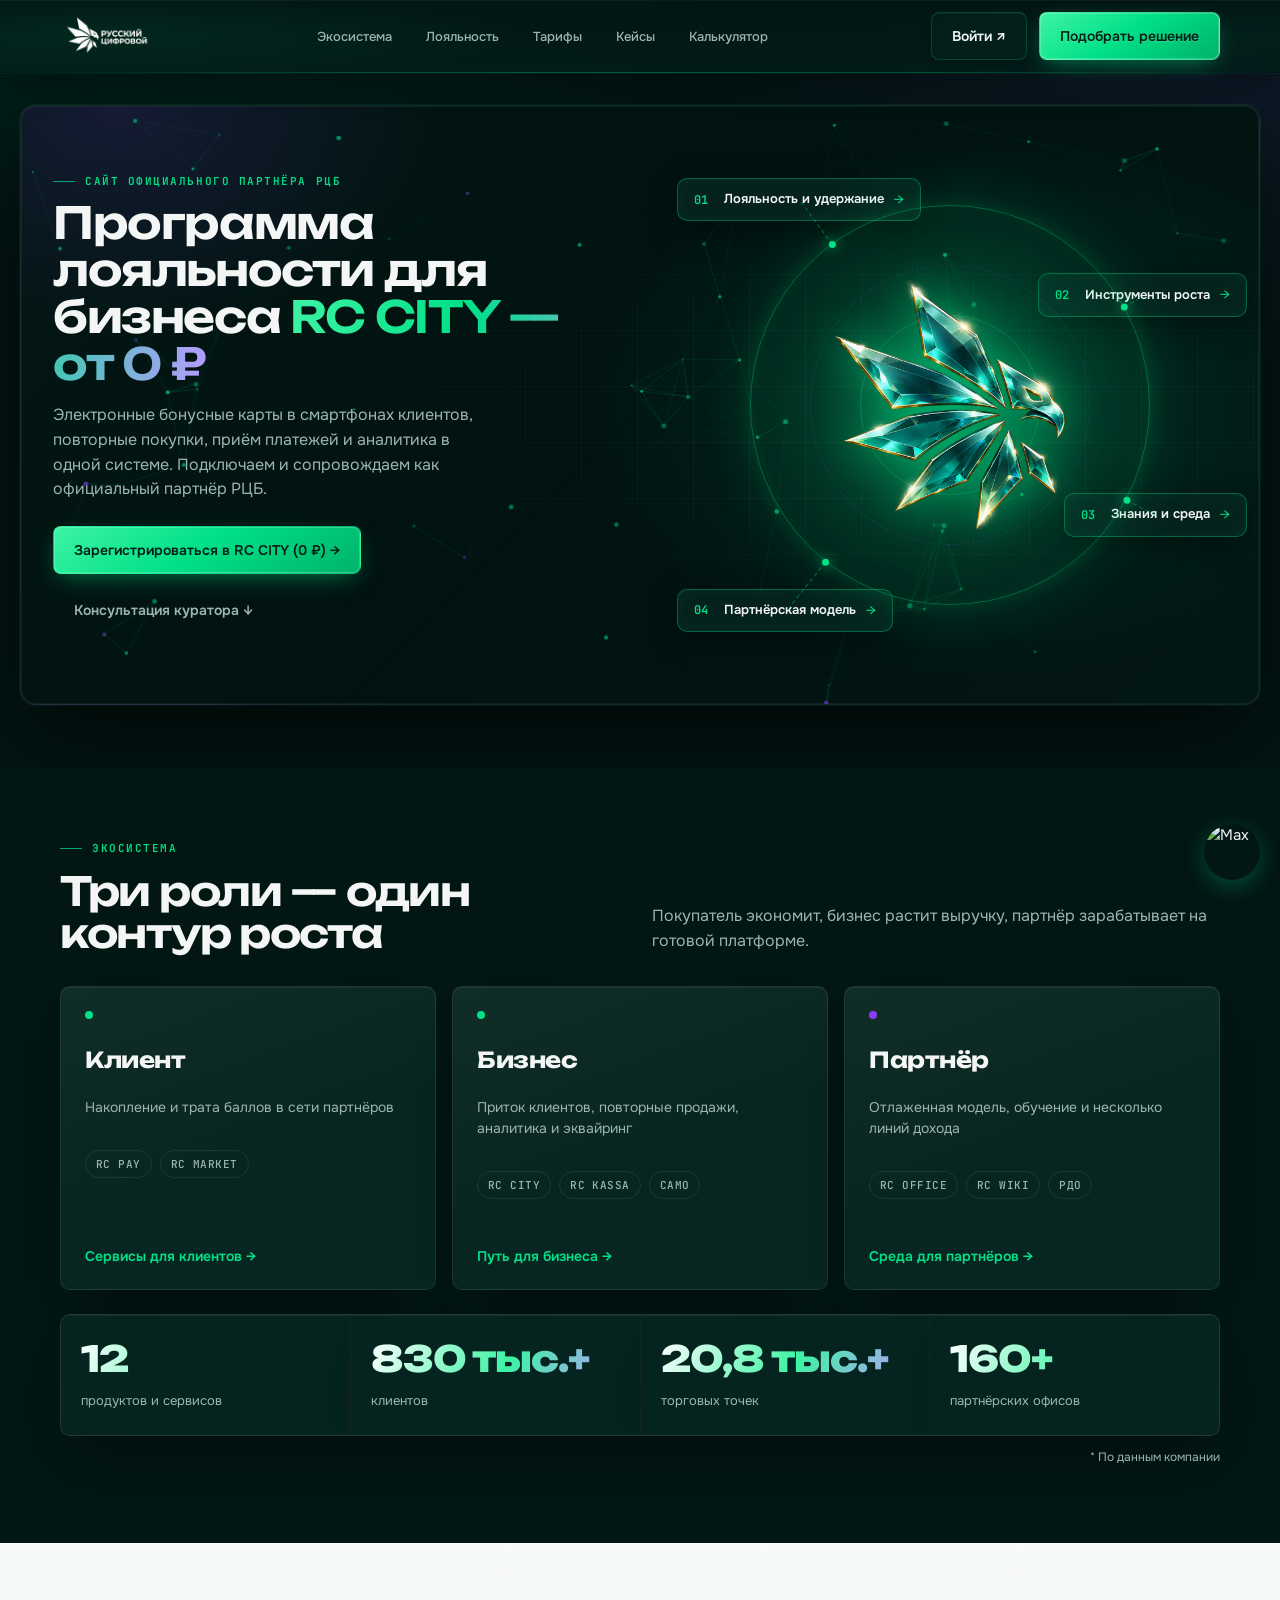
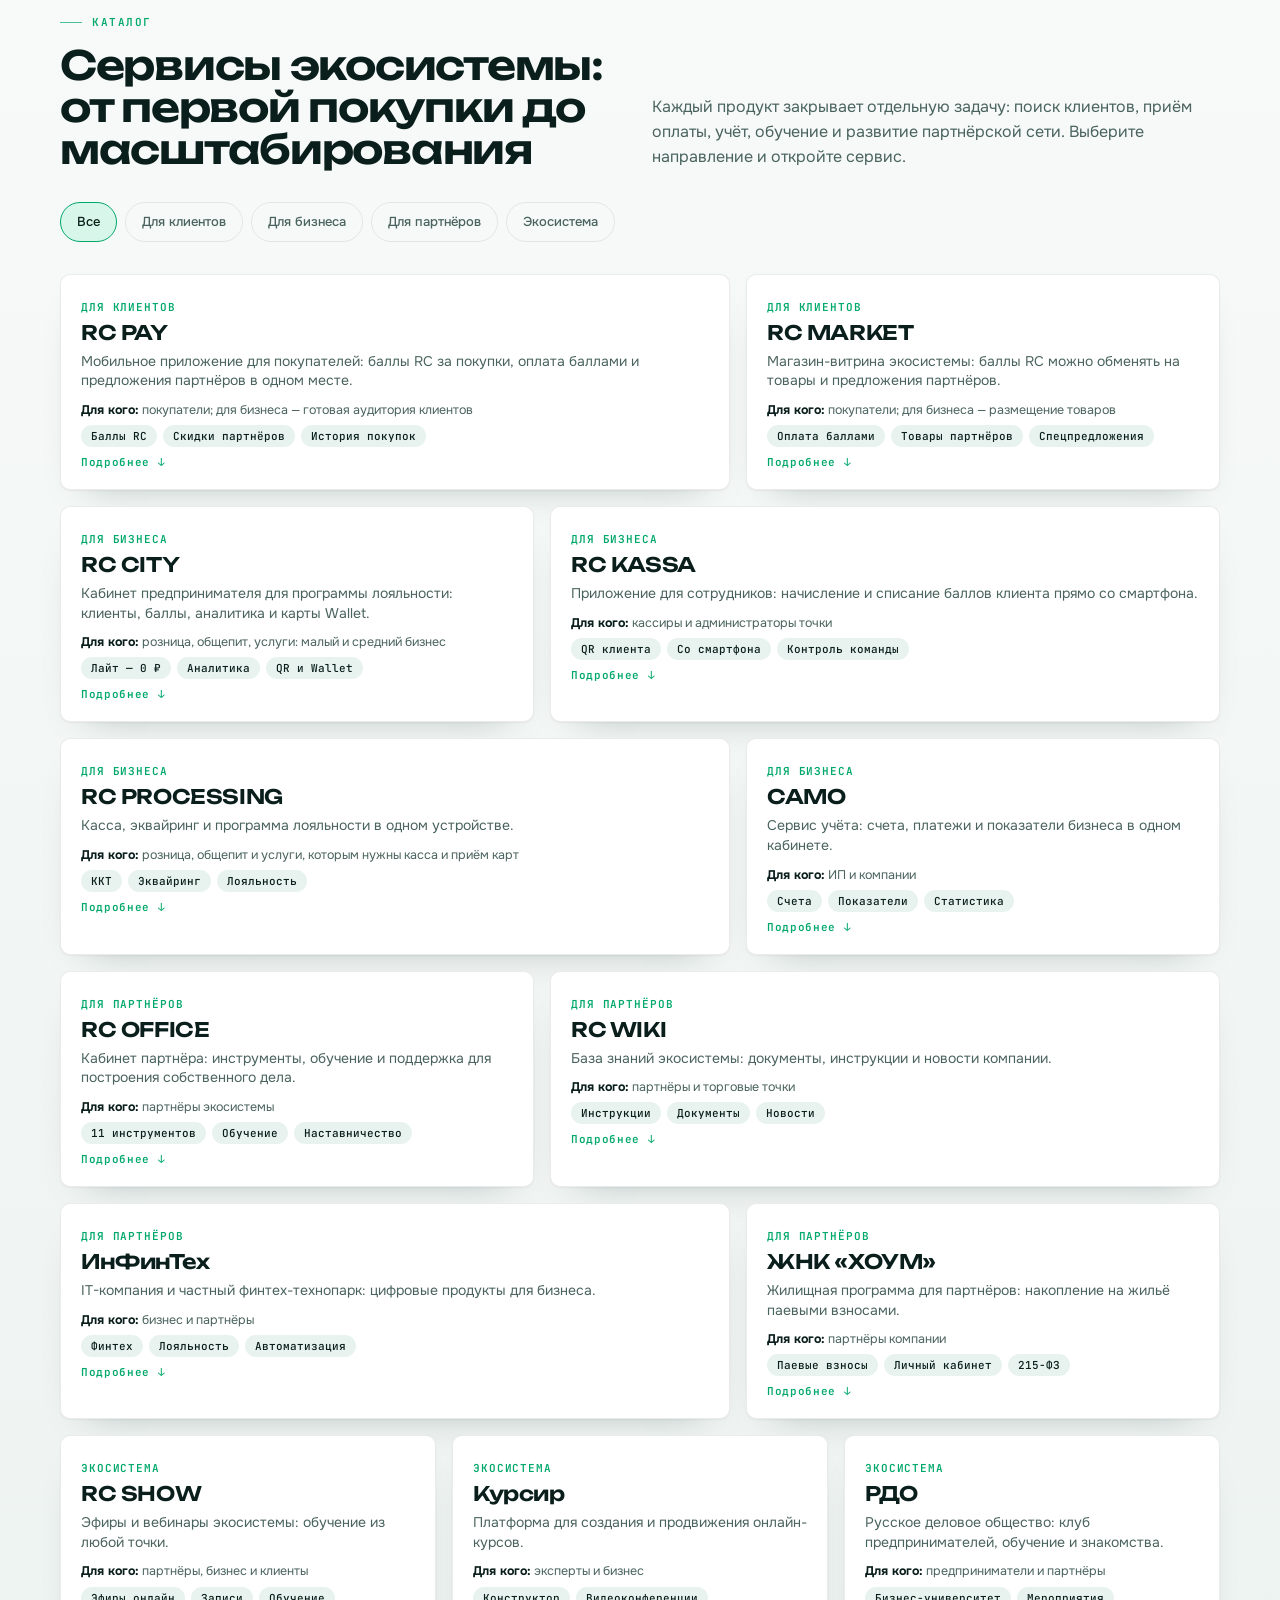
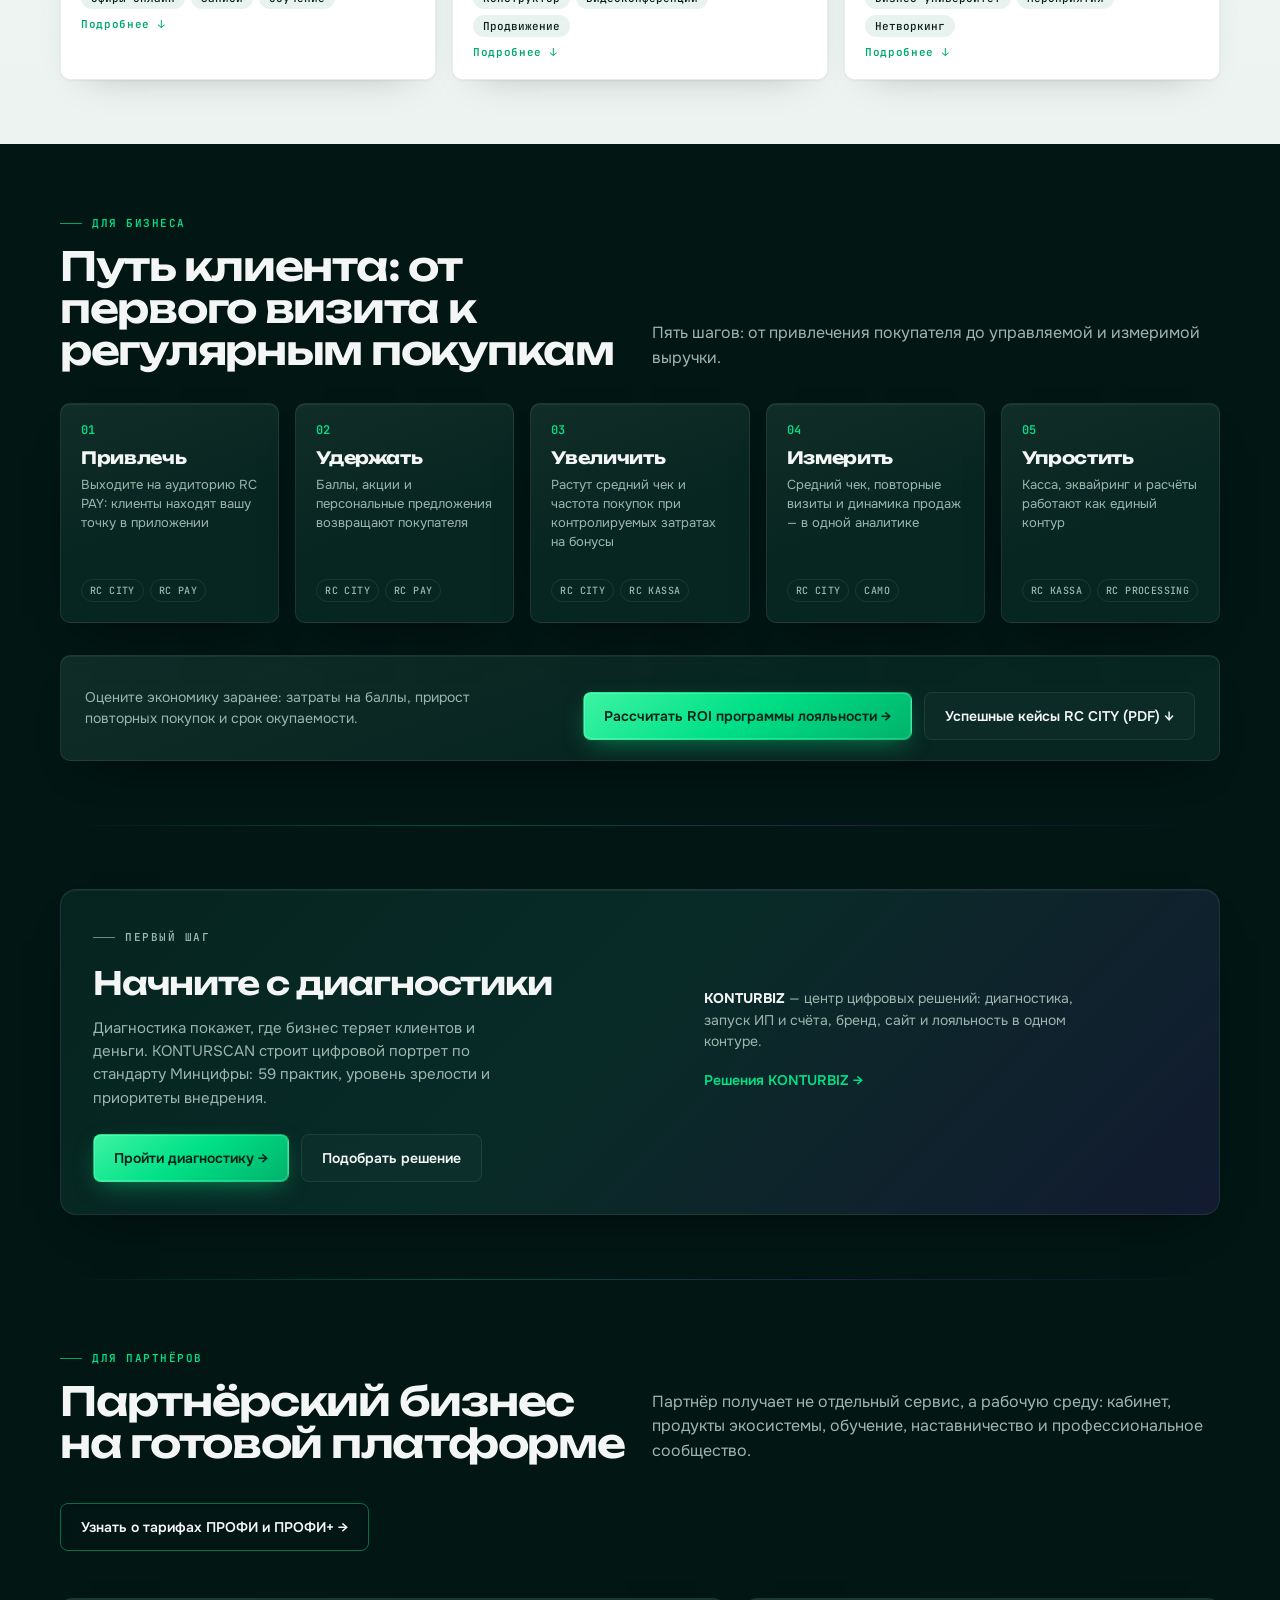
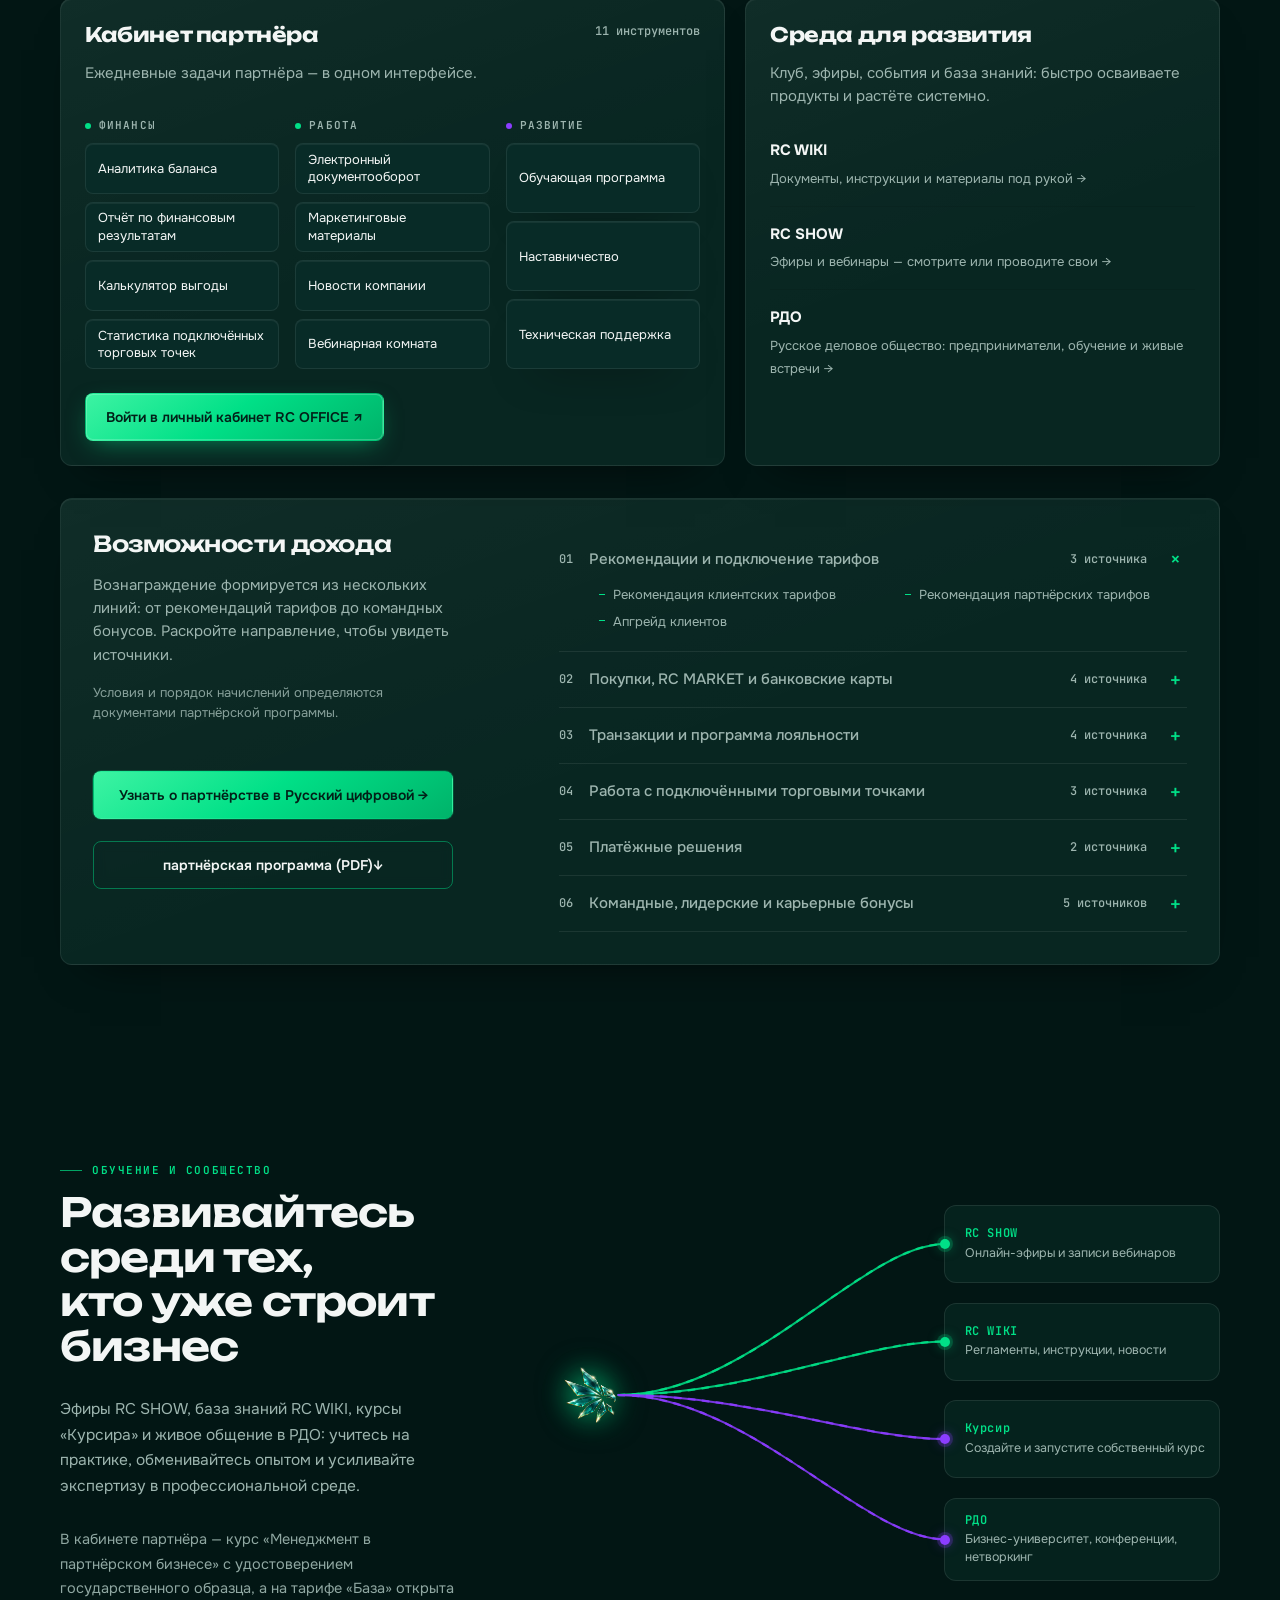
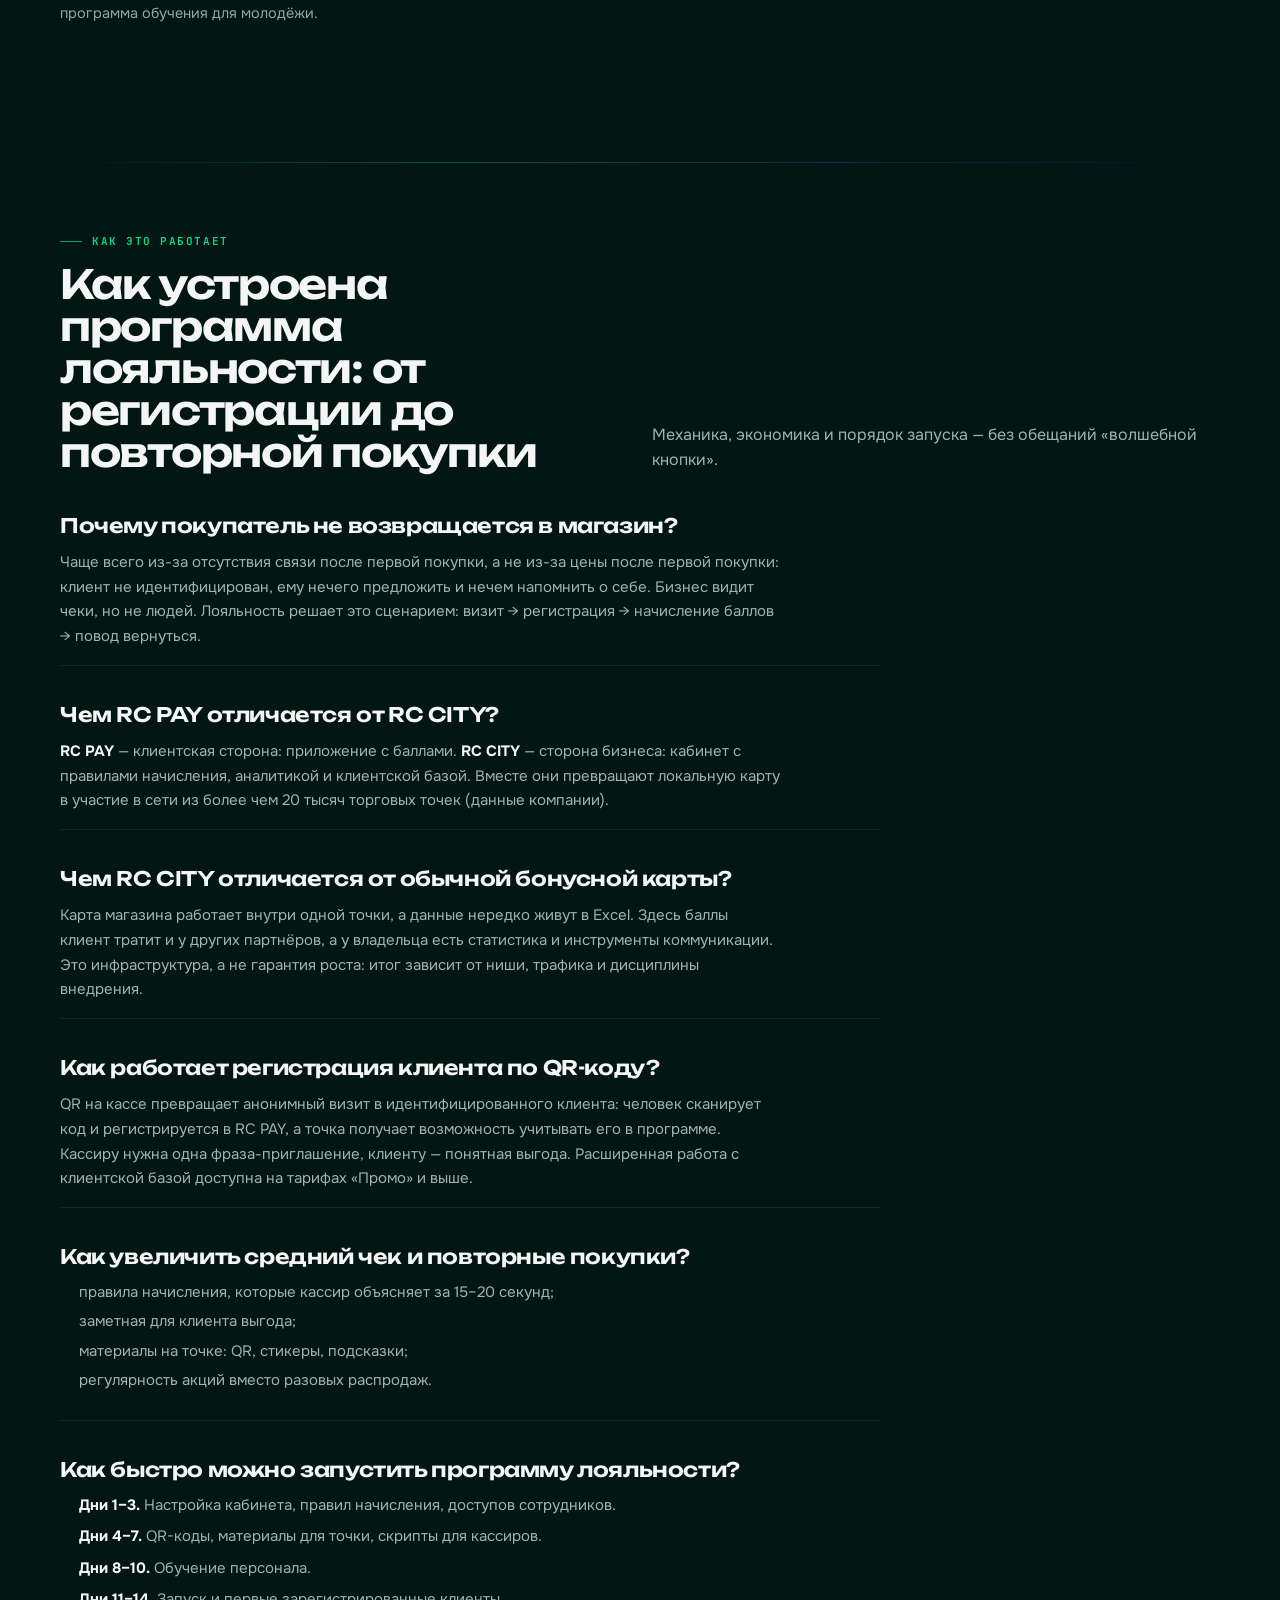
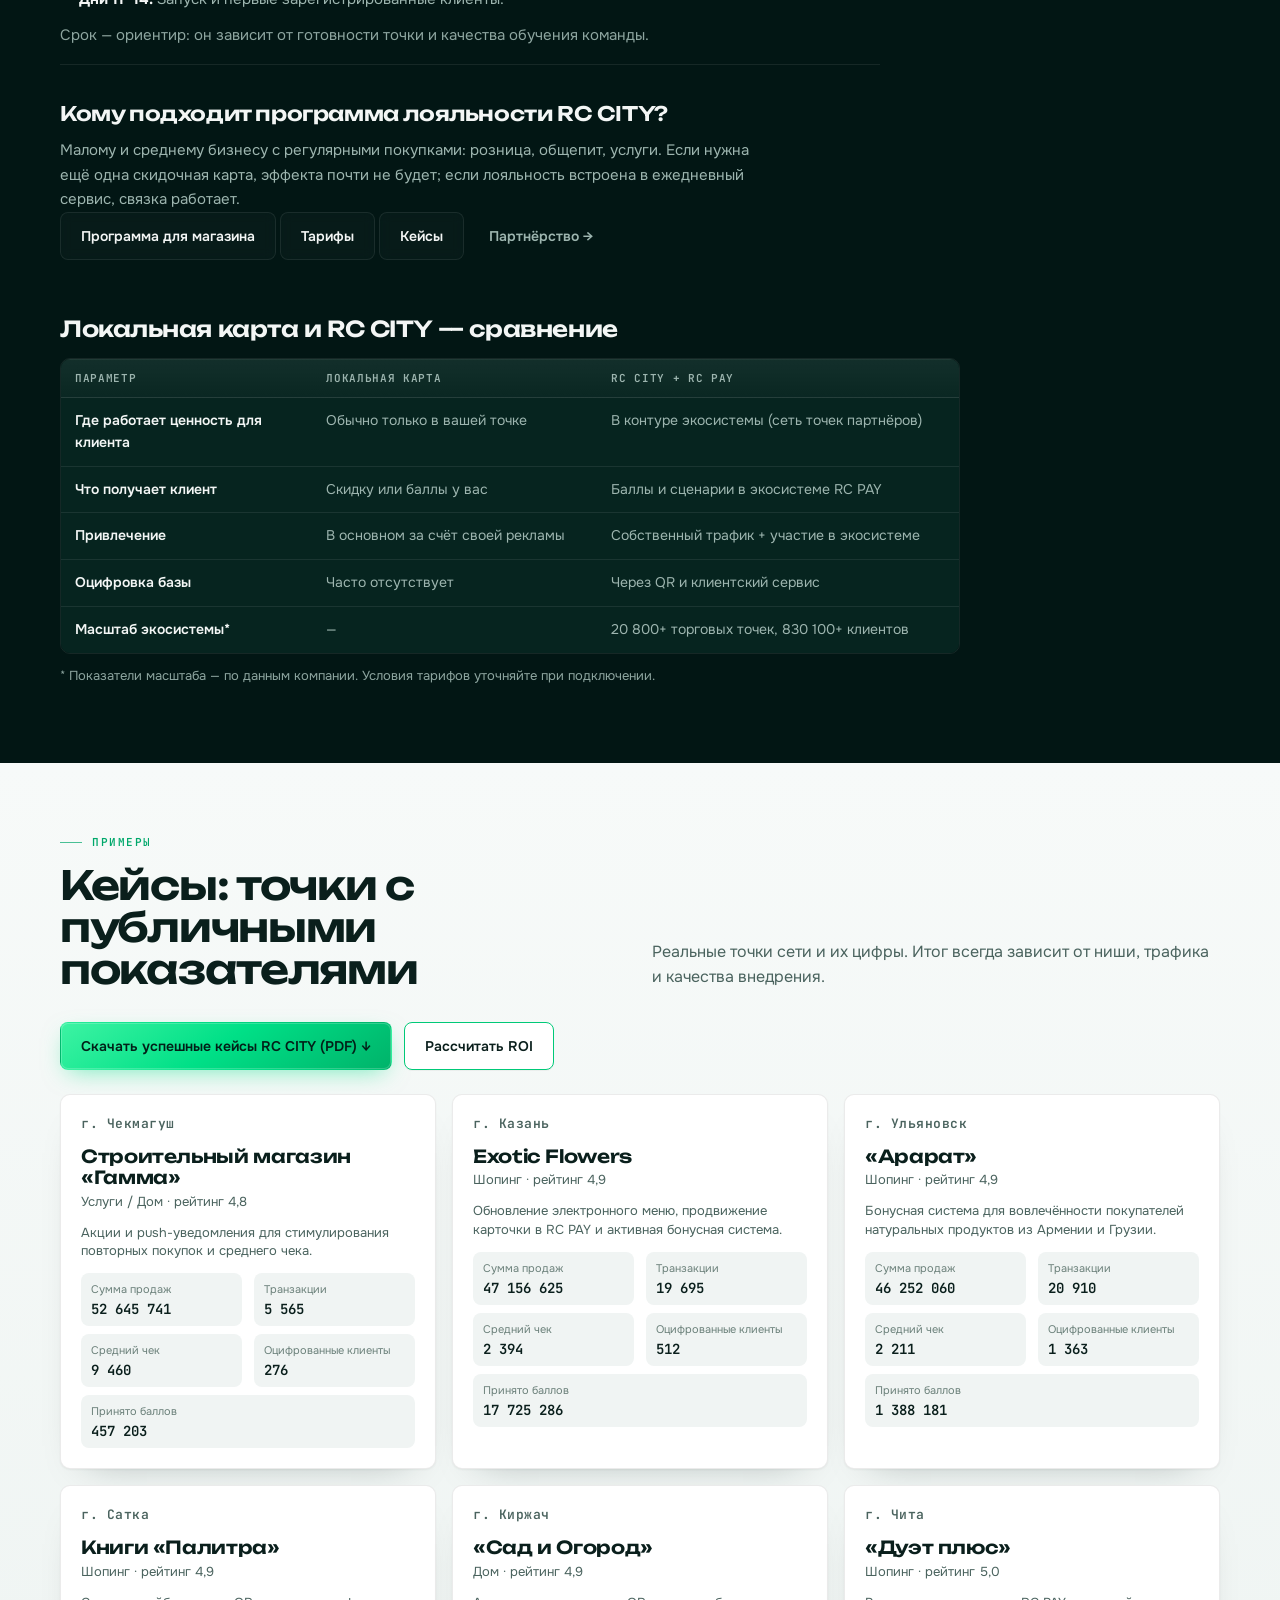
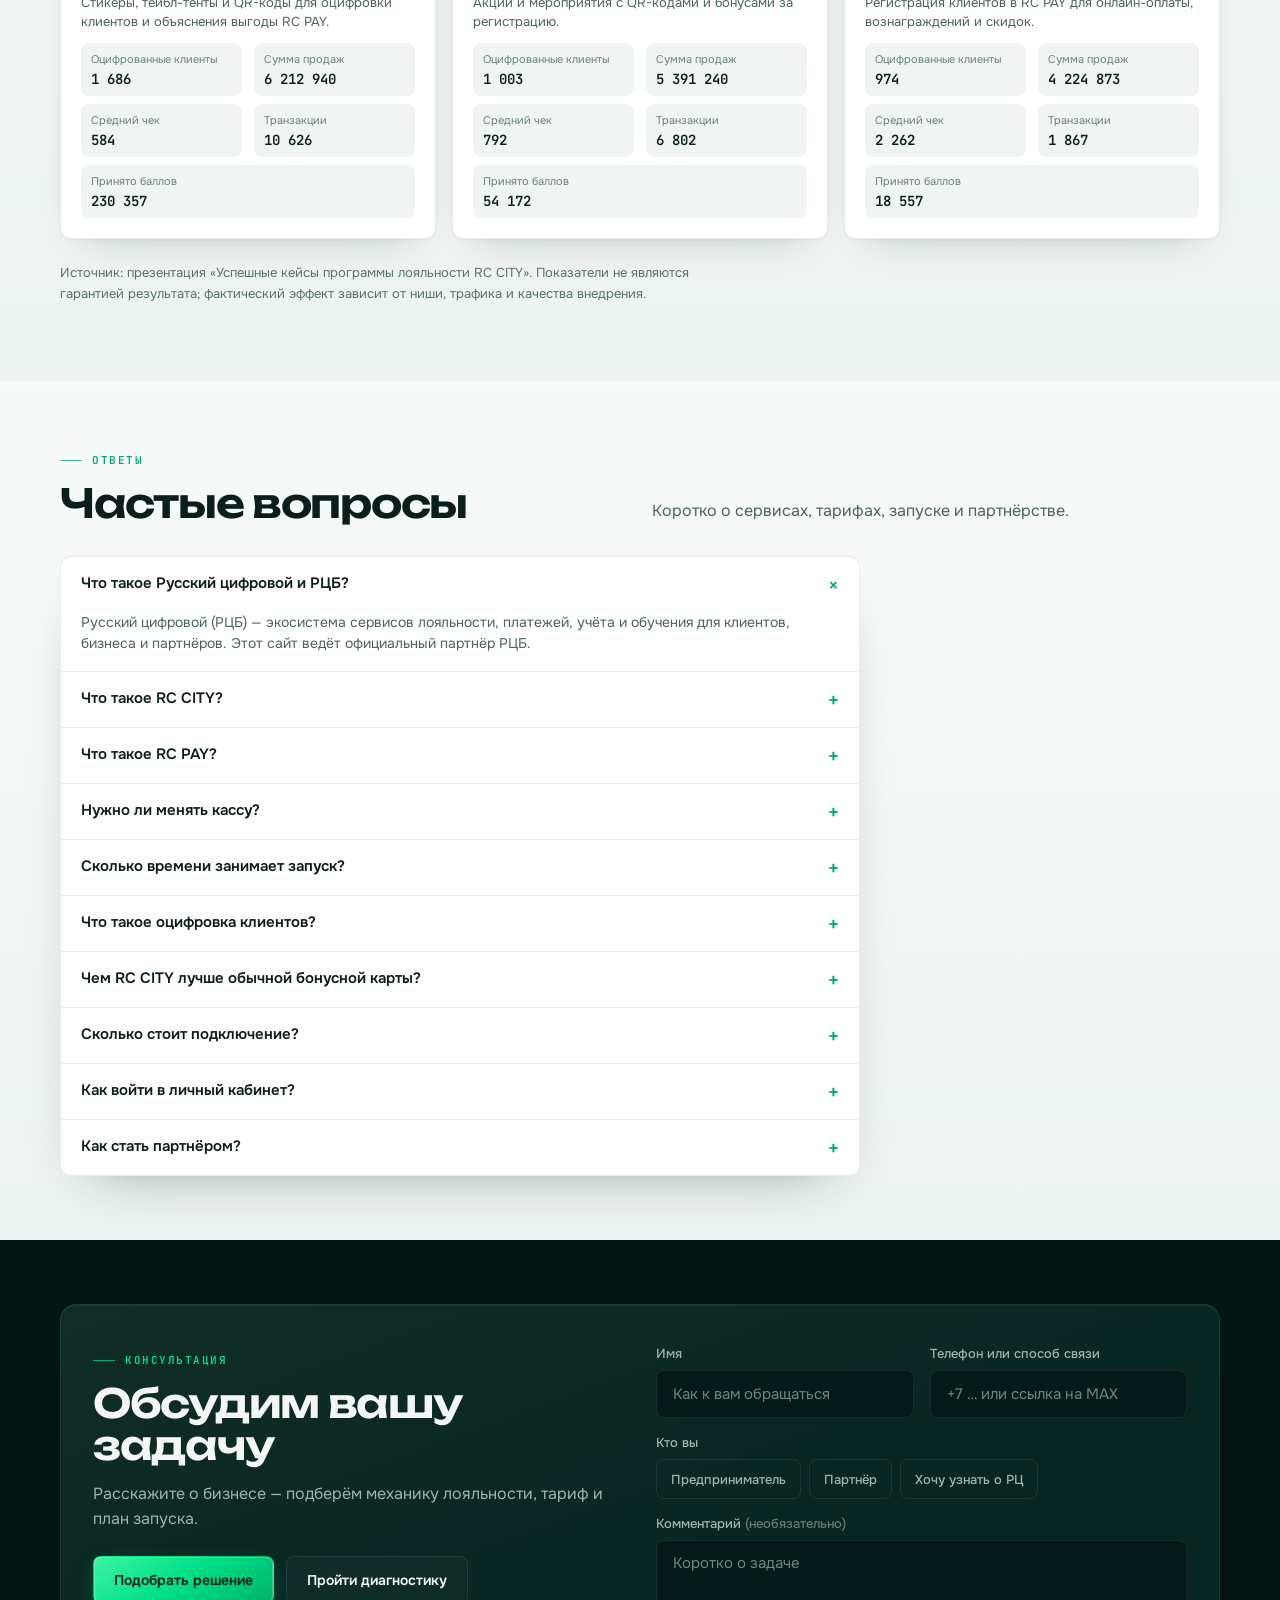
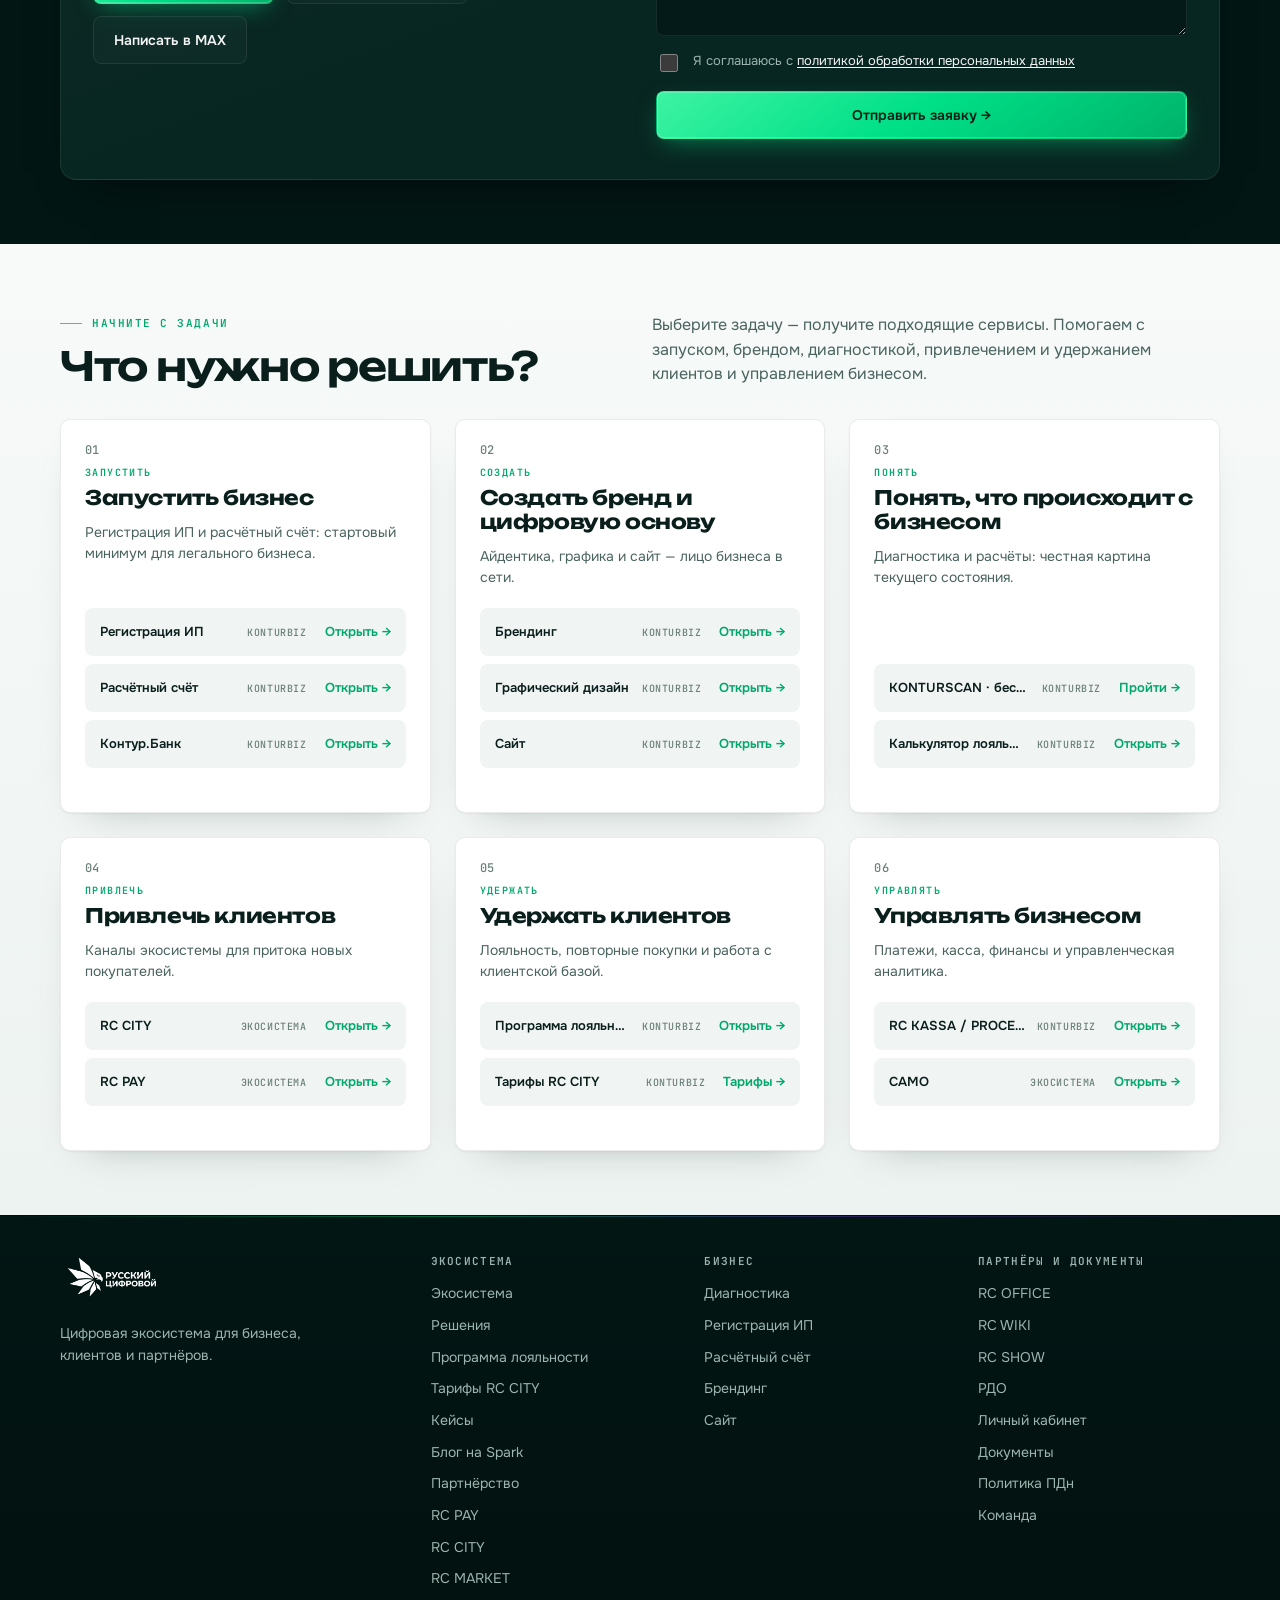
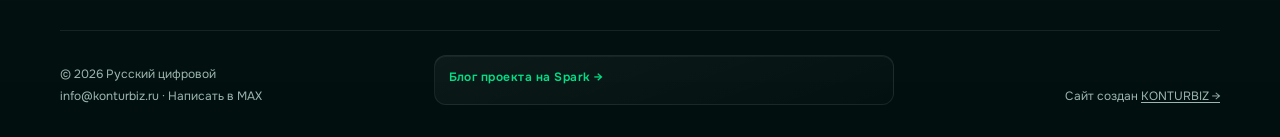
==== commit c075223c: "SEO этап 1: Title/Description/H1 под ключевые запросы, двухканальные кнопки на главной" ====
--- a/index.html
+++ b/index.html
@@ -3,23 +3,23 @@
 <head>
   <meta charset="UTF-8">
   <meta name="viewport" content="width=device-width, initial-scale=1, viewport-fit=cover">
-  <title>Русский цифровой — партнёрский центр РЦБ: программа лояльности RC CITY для бизнеса</title>
-  <meta name="description" content="Сайт официального партнёра РЦБ: подключение программы лояльности RC CITY и приложения RC PAY, тарифы от 0 ₽, кейсы, партнёрская программа и обучение.">
+  <title>Программа лояльности для бизнеса RC CITY — подключение от 0 ₽ | Русский цифровой</title>
+  <meta name="description" content="Подключение программы лояльности RC CITY для розницы, общепита и услуг: электронные карты покупателя, возврат клиентов, тарифы от 0 ₽. Официальный партнёр РЦБ в Красноярске и РФ.">
   <meta name="robots" content="index, follow, max-image-preview:large, max-snippet:-1">
   <link rel="canonical" href="https://русскийцифровой.рф/">
 
   <meta property="og:type" content="website">
   <meta property="og:locale" content="ru_RU">
   <meta property="og:site_name" content="Русский цифровой">
-  <meta property="og:title" content="Русский цифровой — партнёрский центр РЦБ: программа лояльности RC CITY для бизнеса">
-  <meta property="og:description" content="Сайт официального партнёра РЦБ: подключение программы лояльности RC CITY и приложения RC PAY, тарифы от 0 ₽, кейсы, партнёрская программа и обучение.">
+  <meta property="og:title" content="Программа лояльности для бизнеса RC CITY — подключение от 0 ₽ | Русский цифровой">
+  <meta property="og:description" content="Подключение программы лояльности RC CITY для розницы, общепита и услуг: электронные карты покупателя, возврат клиентов, тарифы от 0 ₽. Официальный партнёр РЦБ в Красноярске и РФ.">
   <meta property="og:url" content="https://русскийцифровой.рф/">
   <meta property="og:image" content="https://русскийцифровой.рф/assets/og/og-preview-1200x630.png">
   <meta property="og:image:width" content="1200">
   <meta property="og:image:height" content="630">
   <meta name="twitter:card" content="summary_large_image">
-  <meta name="twitter:title" content="Русский цифровой — партнёрский центр РЦБ: программа лояльности RC CITY для бизнеса">
-  <meta name="twitter:description" content="Сайт официального партнёра РЦБ: подключение программы лояльности RC CITY и приложения RC PAY, тарифы от 0 ₽, кейсы, партнёрская программа и обучение.">
+  <meta name="twitter:title" content="Программа лояльности для бизнеса RC CITY — подключение от 0 ₽ | Русский цифровой">
+  <meta name="twitter:description" content="Подключение программы лояльности RC CITY для розницы, общепита и услуг: электронные карты покупателя, возврат клиентов, тарифы от 0 ₽. Официальный партнёр РЦБ в Красноярске и РФ.">
   <meta name="twitter:image" content="https://русскийцифровой.рф/assets/og/og-preview-1200x630.png">
 
   <!-- Yandex verification placeholder: заменить CONTENT на код из Вебмастера
@@ -84,14 +84,14 @@
   "@id": "https://русскийцифровой.рф/#webpage",
   "speakable": {"@type": "SpeakableSpecification", "cssSelector": [".hero-copy .lead", ".guide-block p:first-of-type", ".faq-item p"]},
   "url": "https://русскийцифровой.рф/",
-  "name": "Русский цифровой — партнёрский центр РЦБ: программа лояльности RC CITY для бизнеса",
+  "name": "Программа лояльности для бизнеса RC CITY — подключение от 0 ₽ | Русский цифровой",
   "isPartOf": {
     "@id": "https://русскийцифровой.рф/#website"
   },
   "about": {
     "@id": "https://русскийцифровой.рф/#organization"
   },
-  "description": "Сайт официального партнёра РЦБ: подключение программы лояльности RC CITY и приложения RC PAY, тарифы от 0 ₽, кейсы, партнёрская программа и обучение.",
+  "description": "Подключение программы лояльности RC CITY для розницы, общепита и услуг: электронные карты покупателя, возврат клиентов, тарифы от 0 ₽. Официальный партнёр РЦБ в Красноярске и РФ.",
   "inLanguage": "ru-RU"
 }
   </script>
@@ -141,12 +141,12 @@
         <!-- Left: copy -->
         <div class="hero-copy">
           <p class="eyebrow">Сайт официального партнёра РЦБ</p>
-          <h1 id="hero-title">Цифровая инфраструктура для <span class="accent">роста вашего бизнеса</span></h1>
-          <p class="lead">Новые клиенты, повторные продажи, приём платежей и обучение команды — единым контуром РЦБ. Подключаем и сопровождаем как официальный партнёр.</p>
+          <h1 id="hero-title">Программа лояльности для бизнеса <span class="accent">RC CITY — от 0 ₽</span></h1>
+          <p class="lead">Электронные бонусные карты в смартфонах клиентов, повторные покупки, приём платежей и аналитика в одной системе. Подключаем и сопровождаем как официальный партнёр РЦБ.</p>
 
           <div class="hero-actions">
-            <a href="#solutions" class="btn btn-primary">Подобрать решение →</a>
-            <a href="#ecosystem" class="btn btn-ghost">Как устроена экосистема ↓</a>
+            <a href="https://rc.city/register-code?code=LYHHKKRK" target="_blank" rel="noopener" class="btn btn-primary">Зарегистрироваться в RC CITY (0 ₽) →</a>
+            <a href="#contact" class="btn btn-ghost">Консультация куратора ↓</a>
           </div>
         </div>
 
